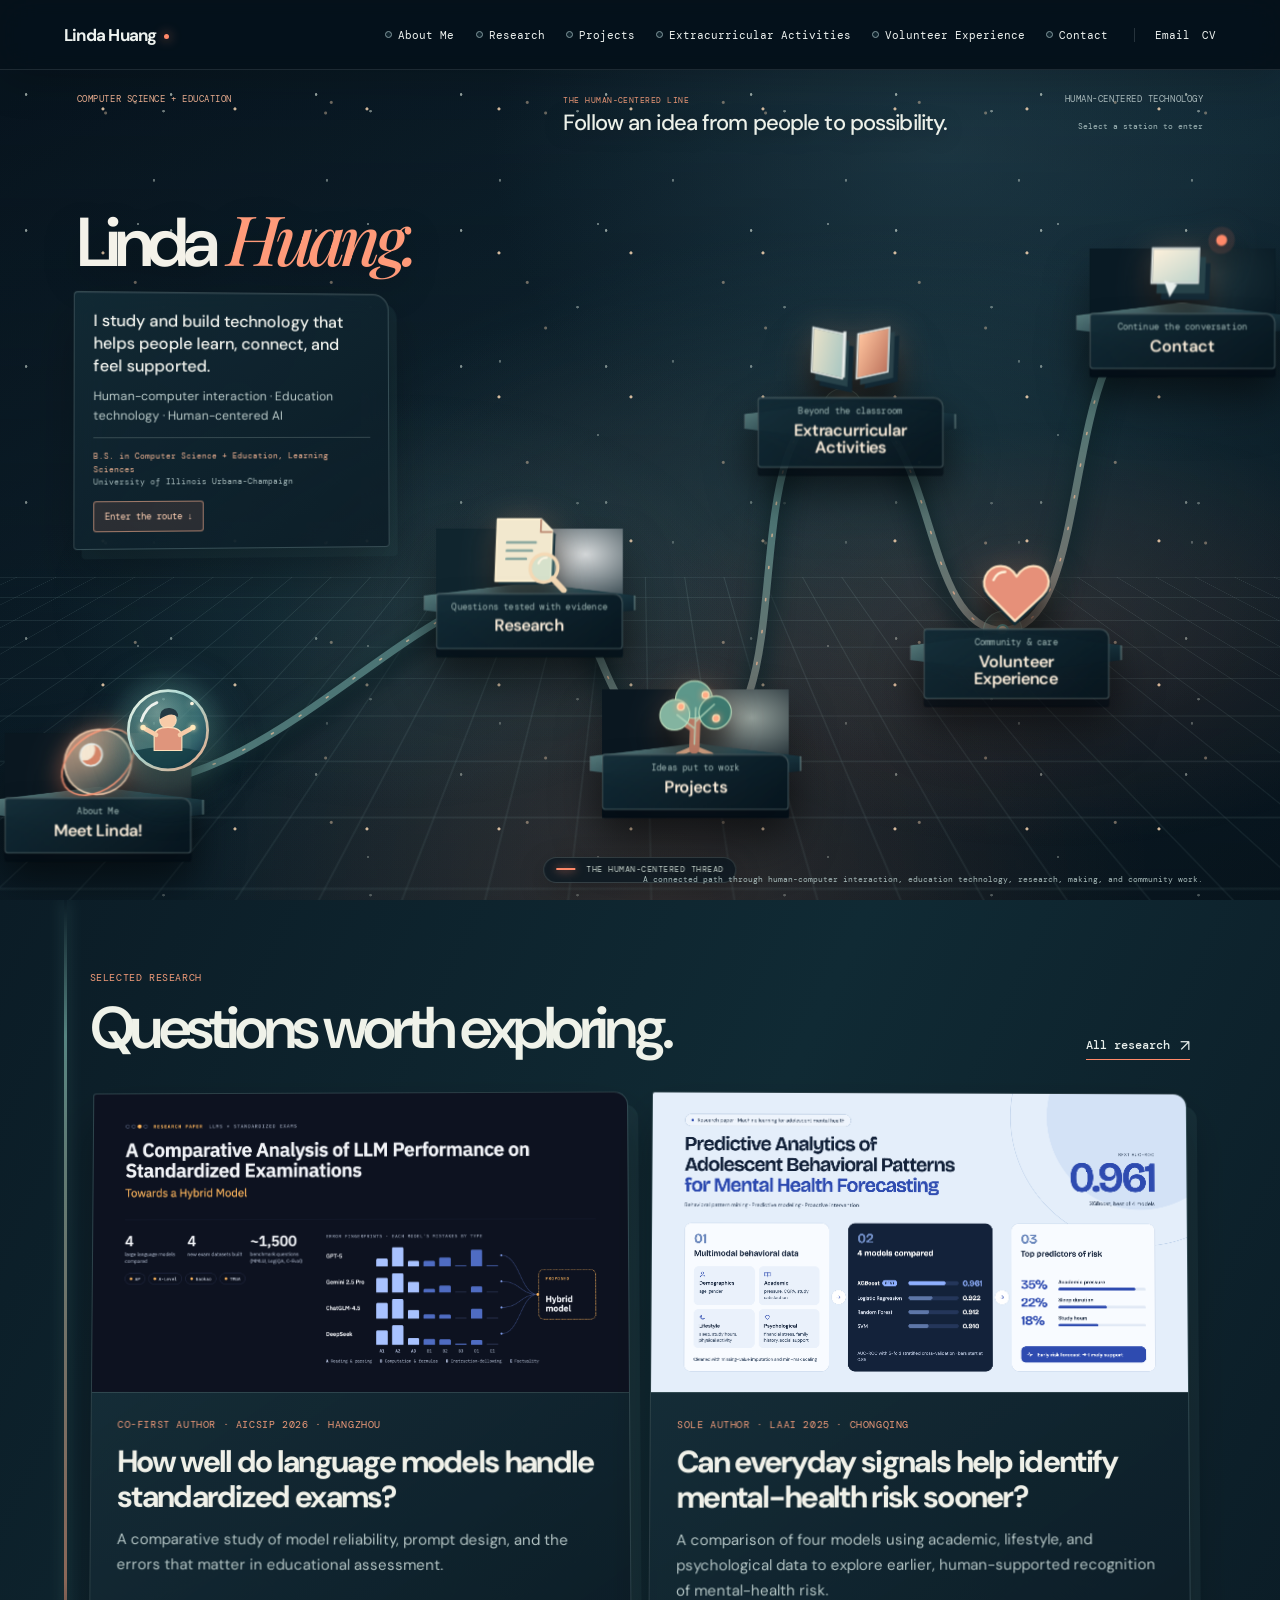
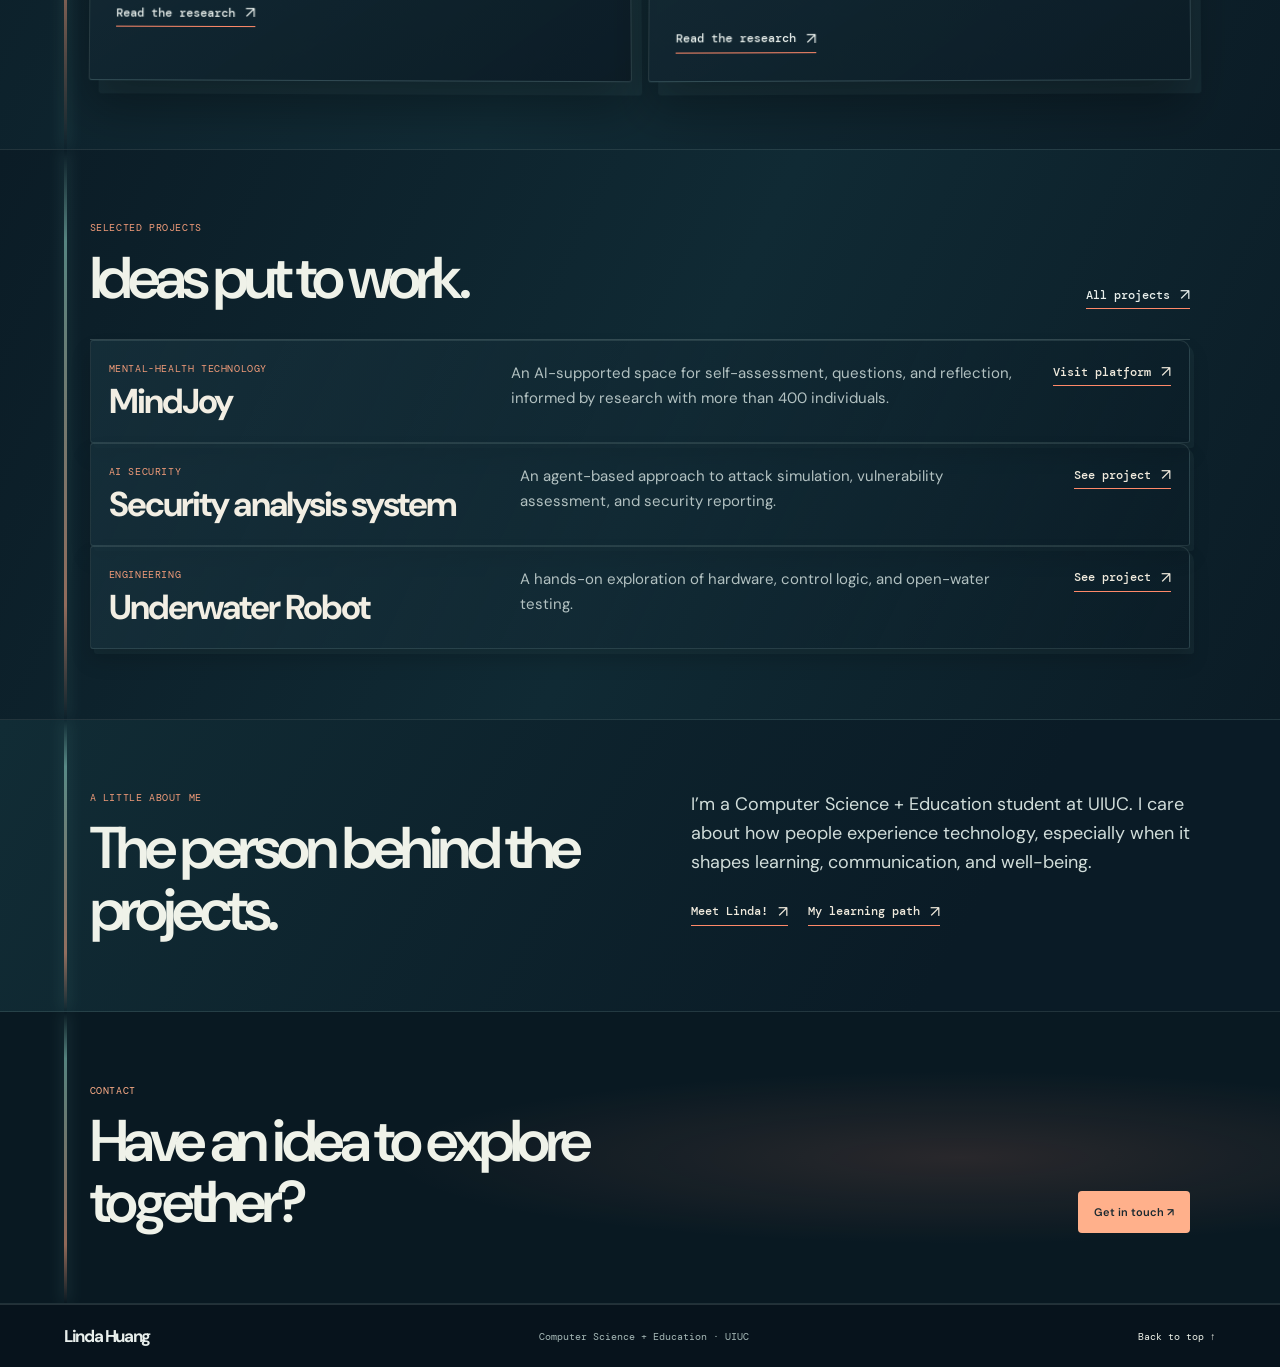
==== index.html @ 19d37dc6 "Update research covers and conference details" ====
<!doctype html>
<html lang="en">
<head>
  <meta charset="UTF-8">
  <meta name="viewport" content="width=device-width,initial-scale=1">
  <meta name="description" content="Linda Huang studies human-computer interaction and education technology at the University of Illinois Urbana-Champaign.">
  <title>Linda Huang · Human-centered technology</title>
  <link rel="preconnect" href="https://fonts.googleapis.com">
  <link rel="preconnect" href="https://fonts.gstatic.com" crossorigin>
  <link href="https://fonts.googleapis.com/css2?family=DM+Mono:wght@400;500&family=DM+Sans:wght@400;500;700&family=Playfair+Display:ital,wght@0,600;1,500&display=swap" rel="stylesheet">
  <link rel="stylesheet" href="styles.css?v=20261101-editorial">
  <link rel="stylesheet" href="editorial.css?v=20261103-llm-cover-v1">
  <link rel="stylesheet" href="world.css?v=20261103-experiences-v2">
</head>
<body class="page-home page-editorial">
  <header class="nav">
    <a class="brand" href="index.html#top">Linda Huang</a>
    <nav aria-label="Main navigation">
      <a href="about.html">About Me</a>
      <a href="research.html">Research</a>
      <a href="projects.html">Projects</a>
      <a href="extracurricular.html">Extracurricular Activities</a><a href="volunteer.html">Volunteer Experience</a>
      <a href="contact.html">Contact</a>
    </nav>
    <div class="nav-social"><a href="contact.html#email">Email</a><a href="resume.pdf" target="_blank" rel="noopener noreferrer">CV</a></div>
  </header>
  <main id="top">
    <section class="home-intro" aria-labelledby="home-name">
      <div class="home-intro-meta"><span>Computer Science + Education</span><span>Human-centered technology</span></div>
      <div class="home-intro-grid">
        <h1 id="home-name">Linda <em>Huang.</em></h1>
        <div class="home-intro-copy">
          <p class="home-lede">I study and build technology that helps people learn, connect, and feel supported.</p>
          <p>Human-computer interaction · Education technology · Human-centered AI</p>
          <div class="home-school"><span>B.S. in Computer Science + Education, Learning Sciences</span><span>University of Illinois Urbana-Champaign</span></div>
          <div class="home-links"><a class="button" href="#route-map">Enter the route ↓</a></div>
        </div>
      </div>
      <div class="home-route-map" aria-labelledby="route-title">
        <div class="route-map-heading" id="route-map">
          <div><p class="home-kicker">The human-centered line</p><h2 id="route-title">Follow an idea from people to possibility.</h2></div>
          <span class="route-hint">Select a station to enter</span>
        </div>
        <div class="route-world">
          <div class="route-world-grid" aria-hidden="true"></div>
          <svg class="route-track" viewBox="0 0 1200 800" preserveAspectRatio="none" aria-hidden="true">
            <defs>
              <linearGradient id="threadBed" x1="0" x2="1" y1="0" y2="1"><stop offset="0" stop-color="#2a5360"/><stop offset=".54" stop-color="#547d7c"/><stop offset="1" stop-color="#a26d65"/></linearGradient>
              <linearGradient id="threadLight" x1="0" x2="1" y1="0" y2="1"><stop offset="0" stop-color="#8ed1c8"/><stop offset=".55" stop-color="#f2c09a"/><stop offset="1" stop-color="#ff9775"/></linearGradient>
            </defs>
            <path class="track-guide" d="M110 690 C260 690 390 500 500 500 C575 500 550 650 650 650 C760 650 680 325 790 325 C880 325 860 540 940 540 C1030 540 990 240 1090 240"/>
            <path class="track-shadow" d="M110 690 C260 690 390 500 500 500 C575 500 550 650 650 650 C760 650 680 325 790 325 C880 325 860 540 940 540 C1030 540 990 240 1090 240"/>
            <path class="track-bed" d="M110 690 C260 690 390 500 500 500 C575 500 550 650 650 650 C760 650 680 325 790 325 C880 325 860 540 940 540 C1030 540 990 240 1090 240"/>
            <g class="thread-waypoints"></g>
            <path class="track-light" d="M110 690 C260 690 390 500 500 500 C575 500 550 650 650 650 C760 650 680 325 790 325 C880 325 860 540 940 540 C1030 540 990 240 1090 240"/>
          </svg>
          <div class="route-companion" data-scene="about" data-side="right">
            <button class="route-orb" type="button" aria-label="Ask about me" aria-expanded="false" aria-controls="route-orb-dialog">
              <svg viewBox="0 0 100 100" aria-hidden="true" focusable="false">
              <defs>
                <radialGradient id="orbGlass" cx="37%" cy="27%" r="76%"><stop offset="0" stop-color="#b8e0d5" stop-opacity=".44"/><stop offset=".54" stop-color="#5aa6a8" stop-opacity=".34"/><stop offset="1" stop-color="#1c4254" stop-opacity=".93"/></radialGradient>
                <linearGradient id="orbRim" x1="0" x2="1" y1="0" y2="1"><stop offset="0" stop-color="#fff9e9"/><stop offset=".42" stop-color="#9dd2cf"/><stop offset="1" stop-color="#efab88"/></linearGradient>
                <clipPath id="orbClip"><circle cx="50" cy="50" r="42"/></clipPath>
              </defs>
              <circle class="orb-shell" cx="50" cy="50" r="43"/>
              <g clip-path="url(#orbClip)">
                <path class="orb-land" d="M4 75Q50 61 96 76V102H4Z"/>
                <g class="orb-scene orb-scene-about">
                  <circle class="orb-person-head" cx="50" cy="39" r="9"/><path class="orb-person-hair" d="M41 38q0-13 11-12 9 1 9 10-7-7-20 2Z"/>
                  <path class="orb-person-body" d="M35 72V56q1-9 15-9t15 9v16Z"/><path class="orb-person-arm" d="M37 55 26 49m37 6 11-6"/>
                  <circle class="orb-scene-detail" cx="23" cy="47" r="3"/><circle class="orb-scene-detail" cx="77" cy="47" r="3"/>
                </g>
                <g class="orb-scene orb-scene-extracurricular">
                  <circle class="orb-person-head" cx="48" cy="38" r="9"/><path class="orb-person-hair" d="M39 38q1-14 12-12 7 1 7 8-8-5-19 4Z"/>
                  <path class="orb-person-body" d="M34 72V57q2-10 14-10 15 0 16 10v15Z"/><path class="orb-person-arm" d="m38 56 8 5m17-5-9 5"/>
                  <path class="orb-book" d="M29 61q11-4 21 2 10-6 21-2v13q-11-4-21 2-10-6-21-2Z"/><path class="orb-book-spine" d="M50 63v13"/>
                </g>
                <g class="orb-scene orb-scene-research">
                  <circle class="orb-person-head" cx="43" cy="39" r="9"/><path class="orb-person-hair" d="M34 39q0-14 11-12 8 1 8 9-8-5-19 3Z"/>
                  <path class="orb-person-body" d="M29 72V57q2-10 14-10 13 0 15 10v15Z"/><path class="orb-person-arm" d="m53 55 10-8"/>
                  <circle class="orb-research-lens" cx="69" cy="41" r="9"/><path class="orb-research-handle" d="m63 47-7 7"/><circle class="orb-research-point" cx="71" cy="39" r="2"/>
                </g>
                <g class="orb-scene orb-scene-projects">
                  <circle class="orb-person-head" cx="41" cy="40" r="9"/><path class="orb-person-hair" d="M32 39q1-13 12-12 8 1 8 9-8-5-20 3Z"/>
                  <path class="orb-person-body" d="M27 72V58q2-10 14-10 13 0 15 10v14Z"/><path class="orb-person-arm" d="m53 56 10 6"/>
                  <path class="orb-sapling" d="M70 71V52m0 8-7-7m7 3 8-8"/><path class="orb-sapling-leaf" d="M58 51q8-2 10 6-8 2-10-6Zm21-8q0 9-9 11 0-9 9-11Z"/>
                </g>
                <g class="orb-scene orb-scene-volunteer">
                  <circle class="orb-person-head" cx="43" cy="39" r="9"/><path class="orb-person-hair" d="M34 39q0-14 11-12 8 1 8 9-8-5-19 3Z"/>
                  <path class="orb-person-body" d="M29 72V57q2-10 14-10 13 0 15 10v15Z"/><path class="orb-person-arm" d="m55 57 11-12"/>
                  <path class="orb-volunteer-heart" d="M73 48 63 38c-5-5 2-12 8-5 6-7 13 0 8 5Z"/>
                </g>
                <g class="orb-scene orb-scene-contact">
                  <circle class="orb-person-head" cx="45" cy="39" r="9"/><path class="orb-person-hair" d="M36 39q0-14 11-12 8 1 8 9-8-5-19 3Z"/>
                  <path class="orb-person-body" d="M30 72V57q2-10 15-10t15 10v15Z"/><path class="orb-person-arm" d="m57 55 11-11m0 0 2-10"/>
                  <path class="orb-message" d="M63 22h21v14H73l-6 5v-5h-4Z"/><path class="orb-message-line" d="M68 28h11"/>
                </g>
              </g>
              <circle class="orb-outline" cx="50" cy="50" r="43"/><path class="orb-glint" d="M21 40c3-10 9-17 17-20"/><circle class="orb-spark" cx="76" cy="21" r="2"/>
              </svg>
            </button>
            <div class="route-orb-dialog" id="route-orb-dialog" role="group" aria-label="Explore this station" hidden>
              <button class="route-orb-close" type="button" aria-label="Close station preview">×</button>
              <p class="route-orb-question"><span class="route-orb-typed" aria-hidden="true"></span><span class="route-orb-announcement visually-hidden" aria-live="polite" aria-atomic="true"></span></p>
              <a class="route-orb-go" href="about.html"><span>Go!</span><span aria-hidden="true">↗</span></a>
            </div>
          </div>
          <a class="route-station station-about" href="about.html"><span class="station-object object-orbit" aria-hidden="true"><i></i><i></i><b></b></span><span class="station-copy"><small>About Me</small><strong>Meet Linda!</strong></span></a>
          <a class="route-station station-research" href="research.html"><span class="station-object object-paper-search" aria-hidden="true"><svg viewBox="0 0 80 76" focusable="false"><path class="art-paper-shadow" d="M14 8h38l10 10v43H14Z"/><path class="art-paper" d="M11 5h38l10 10v43H11Z"/><path class="art-paper-fold" d="M49 5v11h10"/><path class="art-paper-line" d="M20 25h25M20 32h22M20 39h17"/><circle class="art-search-lens" cx="53" cy="47" r="12"/><path class="art-search-handle" d="m61 56 10 10"/><path class="art-search-glint" d="M48 43a7 7 0 0 1 7-5"/></svg></span><span class="station-copy"><small>Questions tested with evidence</small><strong>Research</strong></span></a>
          <a class="route-station station-projects" href="projects.html"><span class="station-object object-tree" aria-hidden="true"><svg viewBox="0 0 80 76" focusable="false"><path class="art-tree-roots" d="M40 63 26 69m14-6 15 6"/><path class="art-tree-trunk" d="M40 64V29m0 17L23 35m17 5 18-17"/><circle class="art-tree-leaf art-tree-leaf-one" cx="38" cy="22" r="16"/><circle class="art-tree-leaf art-tree-leaf-two" cx="22" cy="35" r="13"/><circle class="art-tree-leaf art-tree-leaf-three" cx="57" cy="33" r="14"/><path class="art-tree-branch" d="M40 60V29m0 18L24 35m16 6 16-15"/><circle class="art-tree-fruit" cx="27" cy="28" r="3"/><circle class="art-tree-fruit" cx="48" cy="18" r="3"/><circle class="art-tree-fruit" cx="58" cy="38" r="3"/></svg></span><span class="station-copy"><small>Ideas put to work</small><strong>Projects</strong></span></a>
          <a class="route-station station-extracurricular" href="extracurricular.html"><span class="station-object object-book" aria-hidden="true"><i></i><i></i><b></b></span><span class="station-copy"><small>Beyond the classroom</small><strong>Extracurricular Activities</strong></span></a>
          <a class="route-station station-volunteer" href="volunteer.html"><span class="station-object object-heart" aria-hidden="true"><svg viewBox="0 0 80 76" focusable="false"><path class="art-heart-shadow" d="M40 66 16 43C5 32 11 14 26 14c7 0 11 4 14 9 3-5 7-9 14-9 15 0 21 18 10 29Z"/><path class="art-heart" d="M40 62 17 40C7 30 13 15 26 15c7 0 11 4 14 9 3-5 7-9 14-9 13 0 19 15 9 25Z"/><path class="art-heart-glint" d="M20 27c2-5 6-7 10-7"/></svg></span><span class="station-copy"><small>Community &amp; care</small><strong>Volunteer Experience</strong></span></a>
          <a class="route-station station-contact" href="contact.html"><span class="station-object object-signal" aria-hidden="true"><i></i><i></i><b></b></span><span class="station-copy"><small>Continue the conversation</small><strong>Contact</strong></span></a>
          <p class="route-thread-label"><span></span> The human-centered thread</p>
        </div>
        <p class="route-map-caption">A connected path through human-computer interaction, education technology, research, making, and community work.</p>
      </div>
    </section>

    <section class="home-work" aria-labelledby="home-work-title">
      <div class="home-section-head"><div><p class="home-kicker">Selected research</p><h2 id="home-work-title">Questions worth exploring.</h2></div><a class="plain-link" href="research.html">All research <span>↗</span></a></div>
      <div class="home-work-grid">
        <article class="home-work-card">
          <a class="home-work-image research-cover-image" href="research-llm.html" aria-label="Read the research on LLM performance on standardized examinations"><img src="assets/research/llm-exams-cover.png" alt="Research cover for the LLM standardized-exam study, showing model error patterns and a proposed hybrid model" loading="lazy" width="1600" height="900"></a>
          <div class="home-work-copy"><p class="home-card-meta">Co-first author · AICSIP 2026 · Hangzhou</p><h3><a href="research-llm.html">How well do language models handle standardized exams?</a></h3><p>A comparative study of model reliability, prompt design, and the errors that matter in educational assessment.</p><a class="plain-link" href="research-llm.html">Read the research <span>↗</span></a></div>
        </article>
        <article class="home-work-card">
          <a class="home-work-image research-cover-image" href="research-mental-health.html" aria-label="Read the research on adolescent mental-health forecasting"><img src="assets/research/mental-health-cover.png" alt="Research cover summarizing adolescent mental-health forecasting data, model comparison, and key predictors" loading="lazy" width="1600" height="900"></a>
          <div class="home-work-copy"><p class="home-card-meta">Sole author · LAAI 2025 · Chongqing</p><h3><a href="research-mental-health.html">Can everyday signals help identify mental-health risk sooner?</a></h3><p>A comparison of four models using academic, lifestyle, and psychological data to explore earlier, human-supported recognition of mental-health risk.</p><a class="plain-link" href="research-mental-health.html">Read the research <span>↗</span></a></div>
        </article>
      </div>
    </section>

    <section class="home-projects" aria-labelledby="home-projects-title">
      <div class="home-section-head"><div><p class="home-kicker">Selected projects</p><h2 id="home-projects-title">Ideas put to work.</h2></div><a class="plain-link" href="projects.html">All projects <span>↗</span></a></div>
      <div class="home-project-list">
        <article class="home-project-row"><div><p class="home-card-meta">Mental-health technology</p><h3>MindJoy</h3></div><p>An AI-supported space for self-assessment, questions, and reflection, informed by research with more than 400 individuals.</p><a class="plain-link" href="http://8.137.13.98/" target="_blank" rel="noopener noreferrer">Visit platform <span>↗</span></a></article>
        <article class="home-project-row"><div><p class="home-card-meta">AI security</p><h3>Security analysis system</h3></div><p>An agent-based approach to attack simulation, vulnerability assessment, and security reporting.</p><a class="plain-link" href="projects.html">See project <span>↗</span></a></article>
        <article class="home-project-row"><div><p class="home-card-meta">Engineering</p><h3>Underwater Robot</h3></div><p>A hands-on exploration of hardware, control logic, and open-water testing.</p><a class="plain-link" href="projects.html">See project <span>↗</span></a></article>
      </div>
    </section>

    <section class="home-about" aria-labelledby="home-about-title"><div><p class="home-kicker">A little about me</p><h2 id="home-about-title">The person behind the projects.</h2></div><div><p>I’m a Computer Science + Education student at UIUC. I care about how people experience technology, especially when it shapes learning, communication, and well-being.</p><div class="home-about-links"><a class="plain-link" href="about.html">Meet Linda! <span>↗</span></a><a class="plain-link" href="about.html#learning">My learning path <span>↗</span></a></div></div></section>

    <section class="home-contact" aria-labelledby="home-contact-title"><p class="home-kicker">Contact</p><div><h2 id="home-contact-title">Have an idea to explore together?</h2><a class="button" href="contact.html#email">Get in touch ↗</a></div></section>
  </main>
  <footer><a class="brand" href="index.html#top">Linda Huang</a><span>Computer Science + Education · UIUC</span><a href="index.html#top">Back to top ↑</a></footer>
  <script>
    const legacyPages = {about: 'about.html', story: 'about.html#story', education: 'about.html#learning', research: 'research.html', projects: 'projects.html', experience: 'extracurricular.html', contact: 'contact.html', email: 'contact.html#email'};
    const destination = legacyPages[location.hash.slice(1)];
    if (destination) location.replace(destination);
  </script>
  <script src="world.js?v=20261103-experiences-v2"></script></body>
</html>
---- styles.css ----
:root{--ink:#21302e;--paper:#fbfaf6;--cream:#f0efe8;--sage:#dbe7db;--peach:#e8bba6;--accent:#d86b54;--muted:#68736f;--line:#ccd4cd;--serif:'Playfair Display',Georgia,serif;--sans:'DM Sans',Arial,sans-serif;--mono:'DM Mono',monospace}*{box-sizing:border-box}html{scroll-behavior:smooth}body{margin:0;background:var(--paper);color:var(--ink);font:15px/1.65 var(--sans)}.nav{height:70px;padding:0 5vw;display:flex;align-items:center;gap:26px;border-bottom:1px solid var(--line);background:rgba(251,250,246,.94);position:sticky;top:0;z-index:10;backdrop-filter:blur(12px)}.brand{font:700 17px var(--sans);letter-spacing:-.08em;color:var(--ink);text-decoration:none}.brand span{color:var(--accent);font-size:21px;margin-left:3px}.nav-search{font:11px var(--mono);color:var(--muted);display:flex;gap:7px;align-items:center}.nav-search:first-letter{font-size:22px}.nav>nav{display:flex;gap:22px;margin-left:auto}.nav nav a,.nav-social a,footer a{color:var(--ink);font:10px var(--mono);text-decoration:none}.nav nav a:hover,.nav-social a:hover,footer a:hover{color:var(--accent)}.nav-social{display:flex;gap:12px;border-left:1px solid var(--line);padding-left:20px}.section{padding:105px 12vw}.hero{min-height:calc(100vh - 70px);display:grid;grid-template-columns:1fr .8fr;gap:10vw;align-items:center;padding-top:85px;padding-bottom:95px;background:var(--sage)}.eyebrow,.section-number,.item-meta,.tags,.timeline>article>span{font:10px var(--mono);letter-spacing:.06em}.eyebrow{color:var(--accent);text-transform:uppercase}.hero h1{font-size:clamp(66px,9vw,135px);line-height:.82;letter-spacing:-.09em;margin:20px 0 28px;font-weight:600}.hero h1 em,.about h2 em,.contact h2 em{font-family:var(--serif);font-weight:500;letter-spacing:-.08em;color:var(--accent)}.hero-role{font:500 20px/1.3 var(--sans);max-width:420px}.hero-actions{display:flex;gap:22px;align-items:center;margin-top:36px}.button{background:var(--ink);color:var(--paper);text-decoration:none;padding:12px 16px;font-size:11px;font-weight:600;border-radius:4px}.button span{color:var(--peach);padding-left:12px}.text-link{color:var(--ink);font:11px var(--mono);text-decoration:none;border-bottom:1px solid currentColor}.hero-right{align-self:stretch;display:flex;flex-direction:column;justify-content:center}.portrait{height:390px;background:var(--peach);border:1px solid var(--ink);position:relative;display:grid;place-items:center;overflow:hidden}.portrait:before{content:'';position:absolute;width:76%;height:76%;border:1px solid var(--ink);border-radius:50%;transform:rotate(24deg)}.portrait-head{width:170px;height:170px;border-radius:50%;background:var(--paper);border:1px solid var(--ink);display:grid;place-items:center;font:500 35px var(--serif);z-index:1;box-shadow:13px 13px 0 var(--ink)}.portrait-caption{position:absolute;bottom:20px;left:20px;font:10px var(--mono);line-height:1.3}.portrait-star{position:absolute;right:20px;top:20px;font-size:24px}.location{font:10px var(--mono);line-height:1.4;margin:14px 0 0;color:var(--muted)}.location span{color:var(--accent)}.section-number{color:var(--accent);margin-bottom:42px}.section h2{font-size:clamp(40px,5.5vw,78px);line-height:1;letter-spacing:-.075em;margin:0 0 30px;font-weight:600}.about{background:var(--paper)}.about-layout{display:grid;grid-template-columns:1fr .85fr;gap:10vw}.about-copy{max-width:450px;color:var(--muted)}.about-copy p{margin:0 0 22px}.focus-tags{display:flex;gap:8px;flex-wrap:wrap;margin-top:34px}.focus-tags span,.tags span{border:1px solid var(--line);background:rgba(255,255,255,.5);padding:6px 8px;border-radius:3px;font:10px var(--mono)}.publications{background:var(--cream)}.section-intro{max-width:450px;color:var(--muted);margin:-10px 0 48px}.research-list{border-top:1px solid var(--line)}.research-item{display:grid;grid-template-columns:65px 1fr;gap:20px;padding:34px 0;border-bottom:1px solid var(--line)}.item-number{font:11px var(--mono);color:var(--accent)}.item-meta{color:var(--muted);margin:0 0 12px}.research-item h3,.project h3,.timeline h3{font-size:clamp(24px,3vw,40px);line-height:1.05;letter-spacing:-.06em;margin:0 0 15px;font-weight:600}.research-item p:not(.item-meta){max-width:790px;color:var(--muted);margin:0 0 18px}.tags{display:flex;gap:6px;flex-wrap:wrap}.projects{background:var(--paper)}.project-grid{display:grid;grid-template-columns:repeat(2,1fr);gap:20px}.project{border:1px solid var(--line);background:var(--white);min-height:440px}.project-image{height:220px;display:grid;place-items:center;border-bottom:1px solid var(--line);font:75px var(--serif);background:var(--peach)}.project-parent{background:var(--sage)}.project-body{padding:24px}.project-body>span{font:10px var(--mono);color:var(--accent)}.project-body h3{margin-top:18px}.project-body p{color:var(--muted);margin-bottom:20px}.experience{background:var(--sage)}.timeline{border-top:1px solid var(--line)}.timeline article{display:grid;grid-template-columns:180px 1fr;gap:20px;padding:25px 0;border-bottom:1px solid var(--line)}.timeline article>span{color:var(--accent);padding-top:4px}.timeline h3{font-size:25px;margin-bottom:8px}.timeline p{color:var(--muted);margin:0;max-width:630px}.contact{background:var(--ink);color:var(--paper)}.contact .section-number{color:var(--peach)}.contact h2 em{color:var(--peach)}.contact>p{max-width:450px;color:#bdc7c1;margin-bottom:32px}.contact-email{font:500 clamp(24px,3.5vw,48px) var(--serif);color:var(--paper);text-decoration:none;border-bottom:1px solid var(--peach)}.contact-email span{color:var(--peach);font-family:var(--sans)}.contact-footer{display:flex;justify-content:space-between;gap:15px;margin-top:130px;color:#aab6af;font:10px var(--mono)}footer{display:flex;justify-content:space-between;align-items:center;padding:20px 5vw;background:var(--ink);color:#aab6af;border-top:1px solid rgba(251,250,246,.2)}footer span{font:10px var(--mono)}footer a{color:var(--paper)}@media(max-width:780px){.nav{height:64px;padding:0 6vw;gap:14px}.nav-search,.nav-social{display:none}.nav>nav{gap:12px}.nav nav a{font-size:9px}.section{padding:78px 7vw}.hero{display:block;min-height:auto;padding-top:75px}.hero h1{font-size:clamp(66px,19vw,105px)}.hero-role{font-size:17px}.hero-actions{flex-wrap:wrap}.hero-right{margin-top:60px}.portrait{height:310px}.portrait-head{width:140px;height:140px}.about-layout{display:block}.about-copy{margin-top:35px}.research-item{grid-template-columns:35px 1fr;gap:10px}.research-item h3{font-size:28px}.project-grid{grid-template-columns:1fr}.timeline article{display:block}.timeline article>span{display:block;margin-bottom:10px}.contact-footer{flex-direction:column;margin-top:90px}footer{padding:18px 7vw;gap:12px;flex-wrap:wrap}footer>span{width:100%;order:3}}
 .portrait-head{font:600 17px var(--sans);letter-spacing:-.06em;text-align:center}
 .mindjoy-link{display:inline-block;margin-top:18px;padding:9px 12px;background:var(--ink);color:var(--paper);font:500 10px var(--mono);text-decoration:none;border-radius:3px}.mindjoy-link:hover{background:var(--accent);color:var(--paper)}
 .education-feature{display:flex;justify-content:space-between;align-items:flex-end;gap:30px;padding:28px 30px;margin:0 0 34px;background:var(--peach);border:1px solid var(--ink)}.education-label{font:10px var(--mono);color:var(--accent);text-transform:uppercase;letter-spacing:.06em}.education-feature h3{font-size:clamp(25px,3vw,42px);line-height:1;letter-spacing:-.06em;margin:15px 0 10px}.education-feature p{color:var(--muted);margin:0}.education-feature strong{font-size:clamp(42px,6vw,80px);letter-spacing:-.09em;color:rgba(33,48,46,.2)}@media(max-width:780px){.education-feature{display:block;padding:24px}.education-feature strong{display:block;margin-top:22px}}
 .hero-education{max-width:520px;margin:15px 0 0;color:var(--ink);font:500 11px/1.5 var(--mono);text-transform:uppercase;letter-spacing:.04em}.hero-role+.hero-education{border-left:2px solid var(--accent);padding-left:12px}
 .hero-education span{display:block}.hero-education span+span{margin-top:4px;color:var(--muted)}
 .hero-right{align-self:center;display:block}.hero-panel{background:var(--paper);border:1px solid var(--ink);box-shadow:10px 10px 0 var(--ink);padding:25px 26px;max-width:460px}.hero-panel-top,.hero-panel-footer{display:flex;justify-content:space-between;align-items:center;font:10px var(--mono);text-transform:uppercase;letter-spacing:.05em}.hero-panel-top{padding-bottom:20px;border-bottom:1px solid var(--line);color:var(--accent)}.hero-panel-top i{font-style:normal;color:var(--muted)}.hero-panel-main{display:flex;gap:15px;align-items:flex-start;padding:27px 0}.panel-mark{flex:0 0 auto;width:52px;height:52px;display:grid;place-items:center;background:var(--peach);border:1px solid var(--ink);border-radius:50%;font:500 15px var(--serif)}.hero-panel-main strong{display:block;font-size:20px;line-height:1.12;letter-spacing:-.04em}.hero-panel-main p{color:var(--muted);font-size:12px;line-height:1.55;margin:9px 0 0}.hero-panel-details{display:grid;grid-template-columns:repeat(3,1fr);gap:14px;padding:20px 0;border-top:1px solid var(--line);border-bottom:1px solid var(--line)}.hero-panel-details span{display:block;color:var(--accent);font:9px var(--mono);text-transform:uppercase;margin-bottom:7px}.hero-panel-details b{font:500 11px/1.35 var(--sans)}.hero-panel-footer{padding-top:17px;color:var(--muted);font-size:9px}.hero-panel-footer a{color:var(--ink);text-decoration:none}.hero-panel-footer a:hover{color:var(--accent)}@media(max-width:780px){.hero-panel{max-width:none;padding:21px 19px;box-shadow:6px 6px 0 var(--ink)}.hero-panel-details{gap:8px}.hero-panel-details b{font-size:10px}.hero-panel-main strong{font-size:18px}}
 .story{background:var(--peach)}.story .section-number{color:var(--ink)}.story-layout{display:grid;grid-template-columns:1fr .85fr;gap:10vw}.story h2{font-size:clamp(40px,5.5vw,78px);line-height:1;letter-spacing:-.075em;margin:0}.story h2 em{font-family:var(--serif);font-weight:500;color:var(--accent)}.story-copy{max-width:450px;color:var(--muted)}.story-copy p{margin:0 0 21px}.story-steps{display:grid;grid-template-columns:repeat(3,1fr);gap:0;margin-top:75px;border-top:1px solid var(--ink);border-bottom:1px solid var(--ink)}.story-steps>div{padding:20px 18px 22px;border-right:1px solid var(--ink)}.story-steps>div:last-child{border-right:0}.story-steps span{display:block;color:var(--accent);font:10px var(--mono);margin-bottom:20px}.story-steps b{font:600 22px var(--serif)}.story-steps p{color:var(--muted);font-size:12px;line-height:1.4;margin:8px 0 0}@media(max-width:780px){.story-layout{display:block}.story-copy{margin-top:32px}.story-steps{grid-template-columns:1fr;margin-top:50px}.story-steps>div{border-right:0;border-bottom:1px solid var(--ink)}.story-steps>div:last-child{border-bottom:0}}
 .hero.hero-solo{grid-template-columns:1fr}.hero.hero-solo .hero-left{max-width:940px}
 .project-security{background:var(--sage)}.project-robot{background:var(--peach)}
 .contact-linkedin,.contact-github{display:inline-block;margin:22px 0 0;color:var(--paper);font:11px var(--mono);text-decoration:none;border-bottom:1px solid var(--peach);padding-bottom:3px}.contact-linkedin:hover,.contact-github:hover{color:var(--peach)}
 .contact-email,.contact-linkedin,.contact-github{display:block;width:max-content}.contact-linkedin,.contact-github{font:500 clamp(24px,3.5vw,48px) var(--serif);margin-top:24px;padding-bottom:8px}
 #contact{scroll-margin-top:82px}.contact-email.is-highlighted{color:var(--peach);border-bottom-color:var(--paper);text-shadow:0 0 18px rgba(232,187,166,.68);animation:contact-email-highlight 2.4s ease-out both}@keyframes contact-email-highlight{0%,100%{transform:translateX(0)}18%{transform:translateX(5px)}36%{transform:translateX(-4px)}54%{transform:translateX(3px)}72%{transform:translateX(-2px)}}
/* Research media */
.project{background:var(--paper)}
.research-content{min-width:0}.research-media{margin:28px 0 22px;border:1px solid var(--ink);background:var(--paper);padding:18px 20px;color:var(--ink);font:10px var(--mono);overflow:hidden}.media-kicker{color:var(--accent);letter-spacing:.08em;margin-bottom:18px}.model-row{display:grid;grid-template-columns:72px 1fr 28px;gap:10px;align-items:center;margin:12px 0}.model-row b{font-weight:500;text-align:right}.bar{display:block;height:9px;background:var(--peach);border-right:18px solid var(--ink)}.bar-one{width:96%}.bar-two{width:88%}.bar-three{width:80%}.media-foot{display:flex;justify-content:space-between;gap:12px;border-top:1px solid var(--line);padding-top:13px;margin-top:18px;color:var(--muted);font-size:9px}.signal-map{height:150px;position:relative;background:var(--sage);border:1px solid var(--line)}.signal-node{position:absolute;display:grid;place-items:center;border:1px solid var(--ink);border-radius:50%;background:var(--paper);height:42px;width:42px;z-index:1}.node-center{left:calc(50% - 21px);top:calc(50% - 21px);background:var(--peach);font-family:var(--serif);font-size:12px}.node-sleep{left:10%;top:16%}.node-stress{right:10%;top:16%}.node-study{left:10%;bottom:16%}.node-social{right:10%;bottom:16%;width:54px;border-radius:24px}.signal-line{position:absolute;height:1px;background:var(--ink);width:34%;left:33%;top:50%;transform-origin:left center}.line-a{transform:rotate(-31deg)}.line-b{transform:rotate(31deg)}.line-c{transform:rotate(149deg)}.line-d{transform:rotate(-149deg)}@media(max-width:780px){.research-media{margin-top:24px;padding:15px}.model-row{grid-template-columns:64px 1fr 24px}.media-foot{display:block;line-height:1.6}.media-foot span{display:block}.media-foot span+span{margin-top:3px}}
.project-image svg{width:92px;height:92px;fill:none;stroke:var(--ink);stroke-width:2;stroke-linecap:round;stroke-linejoin:round}.project-image svg circle{fill:var(--paper)}.project-image svg path:first-child{fill:none}.project-image.project-security svg{stroke-width:2.5}.project-image.project-robot svg{width:110px;height:110px}
.project-image .generated-media{width:170px;height:128px;stroke-width:1.8}.generated-media .media-orb{fill:var(--paper);transform-origin:80px 58px;animation:media-breathe 3s ease-in-out infinite}.generated-media .media-orbit{fill:none;stroke:var(--accent);stroke-dasharray:5 7;transform-origin:80px 58px;animation:media-spin 8s linear infinite}.generated-media .media-dot{fill:var(--accent);stroke:none;animation:media-blink 2s ease-in-out infinite}.generated-media .media-scan{stroke:var(--peach);stroke-width:3;stroke-dasharray:12 8;animation:media-scan 2.6s linear infinite}.generated-media .media-bubble{fill:var(--paper);animation:media-float 3.5s ease-in-out infinite}.generated-media .bubble-two{animation-delay:1s}@keyframes media-breathe{0%,100%{transform:scale(.96)}50%{transform:scale(1.06)}}@keyframes media-spin{to{transform:rotate(360deg)}}@keyframes media-blink{0%,100%{opacity:.35}50%{opacity:1}}@keyframes media-scan{to{stroke-dashoffset:-40}}@keyframes media-float{0%,100%{transform:translateY(5px);opacity:.4}50%{transform:translateY(-8px);opacity:1}}
.mental-health-icon{width:180px;height:150px;fill:none;stroke:var(--ink);stroke-linecap:round;stroke-linejoin:round}.mental-health-icon .heart-shape{fill:rgba(232,187,166,.55);stroke-width:2}.mental-health-icon .pulse-line{stroke:var(--accent);stroke-width:2.5;stroke-dasharray:10 5;animation:mental-pulse 2.5s linear infinite}@keyframes mental-pulse{to{stroke-dashoffset:-45}}
.mental-health-icon .brain-shape{fill:rgba(232,187,166,.55);stroke-width:2}.mental-health-icon .brain-fold{stroke:var(--accent);stroke-width:1.5}.mental-health-icon .signal-node-real{fill:var(--accent);stroke:none}.mental-health-icon .signal-connector{stroke:var(--muted);stroke-width:1;stroke-dasharray:3 4}.mental-health-icon .detect-line{stroke:var(--accent);stroke-width:2;stroke-dasharray:8 5;animation:mental-pulse 2.5s linear infinite}
.nav nav a.active{color:var(--accent)}
body::before{content:'';position:fixed;inset:0;z-index:1000;pointer-events:none;background:var(--paper);animation:page-fade-curtain .65s ease-out both}.page-about::before{background:var(--peach);animation:about-flash .8s cubic-bezier(.2,.8,.2,1) both}.page-story::before{background:var(--peach);animation:story-flash .8s cubic-bezier(.2,.8,.2,1) both}.page-research::before{background:var(--cream);animation:research-flash .8s cubic-bezier(.2,.8,.2,1) both}.page-projects::before{background:var(--sage);transform-origin:50% 50%;animation:projects-flash .85s cubic-bezier(.2,.8,.2,1) both}.page-education::before{background:var(--sage);animation:education-flash .8s cubic-bezier(.2,.8,.2,1) both}.page-contact::before{background:var(--ink);animation:contact-flash .8s ease-out both}@keyframes page-fade-curtain{0%{opacity:1}100%{opacity:0}}@keyframes about-flash{0%{clip-path:inset(0 0 0 0)}100%{clip-path:inset(0 100% 0 0)}}@keyframes story-flash{0%{clip-path:inset(0 0 100% 0)}100%{clip-path:inset(100% 0 0 0)}}@keyframes research-flash{0%{clip-path:inset(0 0 0 0)}100%{clip-path:inset(0 0 0 100%)}}@keyframes projects-flash{0%{transform:scale(1);opacity:1}100%{transform:scale(.05);opacity:0}}@keyframes education-flash{0%{clip-path:inset(100% 0 0 0)}100%{clip-path:inset(0 0 100% 0)}}@keyframes contact-flash{0%{opacity:1}100%{opacity:0}}@media(prefers-reduced-motion:reduce){body::before{animation:none!important;opacity:0!important}}
/* Page transitions: center-led motion, with no left-to-right wipes. */
body::before,.page-home::before,.page-about::before,.page-story::before,.page-research::before,.page-projects::before,.page-education::before,.page-contact::before{animation:page-fade-curtain .42s ease-out both}
.page-home main,.page-about main{transform-origin:50% 50%;animation:center-zoom-in .85s cubic-bezier(.2,.8,.2,1) both}
.page-story main,.page-education main{transform-origin:50% 50%;animation:blinds-open .9s cubic-bezier(.2,.8,.2,1) both}
.page-research main{transform-origin:50% 50%;animation:center-pop-in .9s cubic-bezier(.2,.8,.2,1) both}
.page-projects main{transform-origin:50% 50%;animation:project-pop-in .95s cubic-bezier(.2,.8,.2,1) both}
.page-contact main{transform-origin:50% 50%;animation:contact-center-in .85s cubic-bezier(.2,.8,.2,1) both}
@keyframes center-zoom-in{0%{opacity:0;transform:scale(.86);filter:blur(5px)}68%{opacity:1;transform:scale(1.025);filter:blur(0)}100%{opacity:1;transform:scale(1)}}
@keyframes blinds-open{0%{opacity:0;transform:scaleY(.06);filter:blur(3px)}58%{opacity:1;transform:scaleY(.06);filter:blur(0)}100%{opacity:1;transform:scaleY(1)}}
@keyframes center-pop-in{0%{opacity:0;transform:scale(.72) rotate(-1.5deg);filter:blur(4px)}72%{opacity:1;transform:scale(1.035) rotate(.25deg);filter:blur(0)}100%{opacity:1;transform:scale(1) rotate(0)}}
@keyframes project-pop-in{0%{opacity:0;transform:scale(.68)}62%{opacity:1;transform:scale(1.045)}100%{opacity:1;transform:scale(1)}}
@keyframes contact-center-in{0%{opacity:0;transform:scale(.9);filter:blur(7px)}100%{opacity:1;transform:scale(1);filter:blur(0)}}
@media(prefers-reduced-motion:reduce){.page-home main,.page-about main,.page-story main,.page-research main,.page-projects main,.page-education main,.page-contact main{animation:none!important}}
.nav{animation:nav-drop .7s cubic-bezier(.2,.8,.2,1) both}.nav nav a{position:relative;transition:color .25s ease,transform .25s ease}.nav nav a:hover{transform:translateY(-2px)}.nav nav a::after{content:'';position:absolute;left:0;right:100%;bottom:-7px;height:1px;background:var(--accent);transition:right .3s ease}.nav nav a:hover::after,.nav nav a.active::after{right:0}.button,.text-link,.mindjoy-link,.contact-linkedin,.contact-github{transition:transform .25s ease,background-color .25s ease,color .25s ease,box-shadow .25s ease}.button:hover,.text-link:hover,.mindjoy-link:hover,.contact-linkedin:hover,.contact-github:hover{transform:translateY(-3px)}.button:hover{box-shadow:5px 5px 0 var(--peach)}.hero .portrait{animation:soft-float 6s ease-in-out infinite}.hero-panel{animation:panel-enter .9s .18s cubic-bezier(.2,.8,.2,1) both}.project,.story-steps>div{transition:transform .35s ease,box-shadow .35s ease,border-color .35s ease}.project:hover{transform:translateY(-8px);box-shadow:10px 12px 0 var(--ink);border-color:var(--ink)}.project:hover .project-image{background-color:var(--sage)}.story-steps>div:hover{transform:translateY(-4px);background:rgba(251,250,246,.2)}.focus-tags span,.tags span{transition:transform .2s ease,background-color .2s ease,border-color .2s ease}.focus-tags span:hover,.tags span:hover{transform:translateY(-3px);background:var(--peach);border-color:var(--ink)}.motion-reveal{opacity:0;transform:translateY(26px);transition:opacity .75s cubic-bezier(.2,.8,.2,1) var(--reveal-delay,0ms),transform .75s cubic-bezier(.2,.8,.2,1) var(--reveal-delay,0ms)}.motion-reveal.is-visible{opacity:1;transform:none}@keyframes nav-drop{from{opacity:0;transform:translateY(-14px)}to{opacity:1;transform:none}}@keyframes soft-float{0%,100%{transform:translateY(0) rotate(0)}50%{transform:translateY(-8px) rotate(.5deg)}}@keyframes panel-enter{from{opacity:0;transform:translateX(28px) rotate(1deg)}to{opacity:1;transform:none}}@media(prefers-reduced-motion:reduce){*,*::before,*::after{animation-duration:.01ms!important;animation-iteration-count:1!important;scroll-behavior:auto!important;transition-duration:.01ms!important}.motion-reveal{opacity:1;transform:none}}
/* Research pages */
.research-actions{display:flex;align-items:center;gap:22px;flex-wrap:wrap;margin-top:25px}.research-actions .button{display:inline-block}.research-actions .text-link{display:inline-block}.detail-hero{background:var(--cream);padding-top:92px;padding-bottom:88px}.detail-kicker{font:10px var(--mono);letter-spacing:.08em;text-transform:uppercase;color:var(--accent);margin:0 0 22px}.detail-hero h1{font-size:clamp(48px,7vw,104px);line-height:.93;letter-spacing:-.085em;max-width:1040px;margin:0 0 30px}.detail-hero h1 em{font-family:var(--serif);font-weight:500;color:var(--accent);letter-spacing:-.075em}.detail-lede{max-width:700px;font-size:clamp(18px,2vw,25px);line-height:1.35;color:var(--muted);margin:0}.detail-section{background:var(--paper)}.detail-tint{background:var(--peach)}.detail-section-heading{max-width:780px;margin-bottom:46px}.detail-section-heading .section-number{margin-bottom:22px}.detail-section-heading h2{margin-bottom:0}.metric-grid{display:grid;grid-template-columns:repeat(4,1fr);border-top:1px solid var(--ink);border-bottom:1px solid var(--ink);margin-bottom:40px}.metric-grid>div{padding:24px 18px;border-right:1px solid var(--ink)}.metric-grid>div:last-child{border-right:0}.metric-grid strong{display:block;font:600 clamp(36px,5vw,70px)/.9 var(--serif);letter-spacing:-.07em;color:var(--accent);margin-bottom:12px}.metric-grid span{display:block;font:10px/1.4 var(--mono);text-transform:uppercase;letter-spacing:.05em}.detail-copy{max-width:780px;color:var(--muted);font-size:17px;line-height:1.65}.detail-copy p{margin:0 0 20px}.detail-copy p:last-child{margin-bottom:0}.detail-columns{display:grid;grid-template-columns:1fr 1fr;gap:8vw}.detail-columns h3{font-size:24px;letter-spacing:-.05em;margin:0 0 18px}.detail-columns p{max-width:470px;color:var(--muted);line-height:1.6}.detail-list{padding:0;margin:0;list-style:none;max-width:500px;color:var(--muted)}.detail-list li{border-top:1px solid rgba(33,48,46,.3);padding:14px 0 14px 25px;line-height:1.5;position:relative}.detail-list li::before{content:'+';position:absolute;left:0;color:var(--accent);font:16px var(--mono)}ol.detail-list{counter-reset:research-step}.detail-list li{counter-increment:research-step}.detail-columns ol.detail-list li::before{content:counter(research-step,decimal-leading-zero)}.result-grid{display:grid;grid-template-columns:repeat(3,1fr);gap:16px;margin-top:40px}.result-grid article{border:1px solid var(--line);padding:22px;background:var(--white)}.result-label{display:block;color:var(--accent);font:10px var(--mono);letter-spacing:.06em;text-transform:uppercase;margin-bottom:18px}.result-grid h3{font-size:24px;line-height:1.05;letter-spacing:-.05em;margin:0 0 12px}.result-grid p{color:var(--muted);line-height:1.5;margin:0}.data-table-wrap{overflow-x:auto;margin-top:38px}.data-table{width:100%;border-collapse:collapse;min-width:620px;font:12px var(--mono);background:var(--white)}.data-table caption{text-align:left;color:var(--muted);font-size:10px;line-height:1.4;margin-bottom:12px}.data-table th,.data-table td{text-align:left;border:1px solid var(--line);padding:13px 14px}.data-table th{background:var(--ink);color:var(--paper);font-weight:500}.data-table td:not(:first-child){white-space:nowrap}.detail-callout{border-left:3px solid var(--accent);max-width:760px;margin-top:40px;padding:6px 0 6px 22px}.detail-callout span{display:block;font:10px var(--mono);text-transform:uppercase;color:var(--accent);letter-spacing:.06em;margin-bottom:12px}.detail-callout p{font:500 24px/1.3 var(--serif);margin:0;max-width:700px}.feature-bars{max-width:760px;margin-bottom:38px}.feature-bars>div{margin-bottom:24px}.feature-bars span{display:flex;justify-content:space-between;gap:20px;margin-bottom:8px;font:11px var(--mono);text-transform:uppercase}.feature-bars i{font-style:normal;color:var(--accent)}.feature-bars em{display:block;height:14px;background:var(--accent);width:var(--bar-size);box-shadow:8px 0 0 var(--ink)}.detail-cta{display:flex;justify-content:space-between;align-items:flex-end;gap:40px;background:var(--ink);color:var(--paper)}.detail-cta .section-number{color:var(--peach);margin-bottom:22px}.detail-cta h2{max-width:700px;margin:0;color:var(--paper)}.detail-cta .text-link{color:var(--paper);border-color:var(--peach)}.page-research-detail main{animation:detail-page-in .85s cubic-bezier(.2,.8,.2,1) both}.page-research-detail .detail-hero{animation:detail-hero-in .8s .08s cubic-bezier(.2,.8,.2,1) both}.page-research-detail .detail-section{animation:detail-section-in .75s .2s cubic-bezier(.2,.8,.2,1) both}@keyframes detail-page-in{from{opacity:0;transform:scale(.96)}to{opacity:1;transform:none}}@keyframes detail-hero-in{from{opacity:0;transform:scale(.94)}to{opacity:1;transform:none}}@keyframes detail-section-in{from{opacity:0;transform:translateY(22px)}to{opacity:1;transform:none}}@media(max-width:780px){.detail-hero{padding-top:76px;padding-bottom:70px}.detail-hero h1{font-size:clamp(43px,13vw,72px)}.detail-lede{font-size:18px}.metric-grid{grid-template-columns:repeat(2,1fr)}.metric-grid>div:nth-child(2){border-right:0}.metric-grid>div:nth-child(-n+2){border-bottom:1px solid var(--ink)}.detail-columns,.result-grid{grid-template-columns:1fr;gap:28px}.detail-cta{display:block}.detail-cta .research-actions{margin-top:35px}}
/* Research figures */
.research-actions .button-outline{background:transparent;color:var(--ink);border:1px solid var(--ink);padding:11px 15px}.research-actions .button-outline:hover{background:var(--peach);color:var(--ink);box-shadow:5px 5px 0 var(--ink)}
.research-card-image{margin:24px 0 25px;border:1px solid var(--ink);background:var(--paper);overflow:hidden}.research-card-image img{display:block;width:100%;height:220px;object-fit:contain;padding:12px}.research-card-image figcaption,.paper-figure-grid figcaption{border-top:1px solid var(--line);padding:11px 14px;color:var(--muted);font:10px/1.4 var(--mono)}.paper-figures{background:var(--cream)}.paper-figure-grid{display:grid;grid-template-columns:repeat(2,1fr);gap:20px}.paper-figure-grid figure{margin:0;border:1px solid var(--ink);background:var(--paper);overflow:hidden}.paper-figure-grid img{display:block;width:100%;height:310px;object-fit:contain;padding:14px;background:var(--paper)}@media(max-width:780px){.research-card-image img{height:180px}.paper-figure-grid{grid-template-columns:1fr}.paper-figure-grid img{height:250px}}
.research-item{grid-template-columns:1fr}.research-item .item-number,#research .item-number,#projects .item-number{display:none}
/* Site navigation: a calm, consistent transition for every page. */
@view-transition{navigation:auto}
::view-transition-old(root){animation:site-page-out .16s ease-in both}
::view-transition-new(root){animation:site-page-in .42s cubic-bezier(.22,.8,.22,1) both}
@keyframes site-page-out{to{opacity:0;transform:scale(.995)}}
@keyframes site-page-in{from{opacity:0;transform:scale(.992);filter:blur(2px)}to{opacity:1;transform:scale(1);filter:blur(0)}}
body::before{display:none!important}
.page-home main,.page-about main,.page-story main,.page-research main,.page-projects main,.page-education main,.page-contact main,.page-research-detail main{transform-origin:50% 35%;animation:site-content-settle .46s cubic-bezier(.22,.8,.22,1) both}
.page-research-detail .detail-hero,.page-research-detail .detail-section{animation:none}
.nav{animation:site-nav-settle .36s cubic-bezier(.22,.8,.22,1) both}
@keyframes site-content-settle{from{opacity:0;transform:translateY(10px) scale(.996)}to{opacity:1;transform:none}}
@keyframes site-nav-settle{from{opacity:0;transform:translateY(-5px)}to{opacity:1;transform:none}}
@supports selector(::view-transition-new(root)){.page-home main,.page-about main,.page-story main,.page-research main,.page-projects main,.page-education main,.page-contact main,.page-research-detail main,.nav{animation:none}}
.motion-reveal{transform:translateY(14px);transition:opacity .48s cubic-bezier(.22,.8,.22,1) var(--reveal-delay,0ms),transform .48s cubic-bezier(.22,.8,.22,1) var(--reveal-delay,0ms)}
@media(prefers-reduced-motion:reduce){::view-transition-old(root),::view-transition-new(root){animation:none}.page-home main,.page-about main,.page-story main,.page-research main,.page-projects main,.page-education main,.page-contact main,.page-research-detail main,.nav{animation:none!important}}
---- editorial.css ----
/* A quieter, more connected layout for Linda's site. */
@view-transition { navigation: auto; }

body {
  min-height: 100vh;
  display: flex;
  flex-direction: column;
}

body::before { display: none !important; }
main { flex: 1; }
.nav,
.page-home main,
.page-about main,
.page-story main,
.page-research main,
.page-projects main,
.page-education main,
.page-contact main,
.page-research-detail main,
.page-research-detail .detail-hero,
.page-research-detail .detail-section { animation: none !important; }

.nav { border-bottom-color: var(--line); }
.nav nav a { font-size: 11px; }
.nav-social a { font-size: 11px; }
.button { display: inline-block; }
.button:focus-visible,
.plain-link:focus-visible,
.nav a:focus-visible,
.home-work-card a:focus-visible {
  outline: 2px solid var(--accent);
  outline-offset: 4px;
}

/* Inner pages should read like articles, not full-screen panels. */
.section { padding: 58px clamp(24px, 7vw, 110px); }
.section-number { margin-bottom: 14px; }
.section h2 { font-size: clamp(34px, 3.8vw, 52px); max-width: 1050px; }
.section-intro { max-width: 690px; margin: -8px 0 34px; font-size: 16px; }
.about,
.story,
.publications,
.projects,
.experience { background: var(--paper); }
.story,
.experience,
.projects { border-top: 1px solid var(--line); }
.story-layout,
.about-layout { gap: clamp(30px, 5vw, 76px); }
.story-copy,
.about-copy { color: var(--ink); font-size: 16px; }
.story-steps { margin-top: 42px; }
.story-steps > div { padding: 18px; }
.education-feature { padding: 22px 26px; }
.project { min-height: 0; }
.project-image { height: 165px; }
.project-body h3 { font-size: clamp(25px, 2.6vw, 34px); }
.research-item { padding: 32px 0; }
.page-research .research-content {
  display: grid;
  grid-template-columns: minmax(220px, 300px) minmax(0, 1fr);
  column-gap: clamp(26px, 4vw, 56px);
  align-items: start;
}
.page-research .research-content.research-cover { grid-template-columns: minmax(280px, 410px) minmax(0, 1fr); }
.page-research .research-card-image {
  grid-column: 1;
  grid-row: 1 / 6;
  margin: 0;
}
.page-research .research-card-image img { height: 205px; }
.page-research .research-card-image.research-cover-image img { height: auto; aspect-ratio: 16 / 9; object-fit: cover; padding: 0; }
.page-research .research-content > :not(.research-card-image) { grid-column: 2; }
.page-research .research-content .item-meta { margin: 0 0 10px; }
.page-research .research-content h3 { margin-bottom: 12px; }
.page-research .research-actions { margin: 10px 0 18px; }
.page-research-detail .detail-hero { padding-top: 52px; padding-bottom: 50px; }
.page-research-detail .detail-hero .section-number { margin-bottom: 9px; }
.page-research-detail .detail-hero h1 { font-size: clamp(38px, 4.3vw, 60px); line-height: 1.02; letter-spacing: -.065em; max-width: 960px; }
.page-research-detail .detail-lede { font-size: clamp(17px, 1.6vw, 21px); }
.paper-details { display: grid; grid-template-columns: repeat(2, minmax(0, 1fr)); gap: 16px 28px; max-width: 920px; margin: 34px 0 0; padding-top: 22px; border-top: 1px solid var(--line); }
.paper-details div { min-width: 0; }
.paper-details dt { margin-bottom: 6px; color: var(--accent); font: 10px/1.4 var(--mono); letter-spacing: .06em; text-transform: uppercase; }
.paper-details dd { margin: 0; color: var(--ink); font-size: 14px; line-height: 1.5; }
.page-research-detail .detail-section { padding-top: 66px; padding-bottom: 66px; }
.page-research-detail .detail-tint,
.paper-figures { background: var(--cream); }
.page-research-detail .detail-cta { padding-top: 58px; padding-bottom: 58px; }
.page-contact .contact { min-height: 0; }
.page-contact main { background: var(--ink); }
.page-contact .contact-footer { margin-top: 72px; }

/* Homepage: a concise index to the full pages. */
.page-home { background: var(--paper); }
.page-home main { width: 100%; }
.home-intro,
.home-work,
.home-projects,
.home-about,
.home-contact {
  padding: clamp(50px, 5.5vw, 86px) clamp(24px, 7vw, 110px);
  border-bottom: 1px solid var(--line);
}
.home-intro { padding-top: clamp(48px, 6vw, 92px); padding-bottom: clamp(55px, 7vw, 100px); }
.home-intro-meta {
  display: flex;
  justify-content: space-between;
  gap: 20px;
  color: var(--accent);
  font: 11px/1.4 var(--mono);
  text-transform: uppercase;
  letter-spacing: .06em;
  margin-bottom: 38px;
}
.home-intro-meta span:last-child { color: var(--muted); }
.home-intro-grid {
  display: grid;
  grid-template-columns: minmax(0, 1.05fr) minmax(330px, .75fr);
  gap: clamp(40px, 8vw, 130px);
  align-items: end;
}
.home-intro h1 {
  font: 600 clamp(78px, 10vw, 150px)/.9 var(--sans);
  letter-spacing: -.09em;
  margin: 0;
}
.home-intro h1 em {
  display: block;
  font-family: var(--serif);
  font-weight: 500;
  letter-spacing: -.08em;
  color: var(--accent);
}
.home-intro-copy { max-width: 520px; }
.home-intro-copy > p { color: var(--muted); margin: 0 0 16px; font-size: 16px; }
.home-intro-copy .home-lede { color: var(--ink); font-size: clamp(21px, 2.3vw, 29px); line-height: 1.35; font-weight: 500; }
.home-school {
  border-top: 1px solid var(--line);
  padding-top: 18px;
  margin-top: 27px;
  color: var(--muted);
  font: 11px/1.6 var(--mono);
}
.home-school span { display: block; }
.home-school span:first-child { color: var(--ink); }
.home-links { display: flex; flex-wrap: wrap; align-items: center; gap: 20px; margin-top: 26px; }
.plain-link {
  display: inline-flex;
  gap: 10px;
  align-items: center;
  color: var(--ink);
  font: 500 12px/1.5 var(--mono);
  text-decoration: none;
  border-bottom: 1px solid var(--accent);
  padding-bottom: 3px;
  transition: color .18s ease, border-color .18s ease;
}
.plain-link:hover { color: var(--accent); }
.plain-link span { font: 16px var(--sans); }
.home-section-head {
  display: flex;
  align-items: end;
  justify-content: space-between;
  gap: 30px;
  margin-bottom: 30px;
}
.home-kicker,
.home-card-meta {
  margin: 0 0 13px;
  color: var(--accent);
  font: 10px/1.5 var(--mono);
  text-transform: uppercase;
  letter-spacing: .06em;
}
.home-section-head h2,
.home-about h2,
.home-contact h2 {
  margin: 0;
  font: 600 clamp(36px, 4.6vw, 62px)/1.04 var(--sans);
  letter-spacing: -.075em;
}
.home-work-grid { display: grid; grid-template-columns: repeat(2, minmax(0, 1fr)); gap: 22px; }
.home-work-card { min-width: 0; border: 1px solid var(--line); background: #fff; }
.home-work-image {
  display: block;
  height: 200px;
  background: var(--cream);
  border-bottom: 1px solid var(--line);
  padding: 18px;
}
.home-work-image img { display: block; width: 100%; height: 100%; object-fit: contain; }
.page-home .home-work-card .home-work-image.research-cover-image { height: auto; aspect-ratio: 16 / 9; padding: 0; overflow: hidden; background: #121722; }
.page-home .home-work-card .home-work-image.research-cover-image img { height: auto; aspect-ratio: 16 / 9; object-fit: cover; }
.home-work-copy { padding: 24px 26px 27px; }
.home-work-copy h3 { font-size: clamp(23px, 2.4vw, 32px); line-height: 1.12; letter-spacing: -.055em; margin: 0 0 13px; }
.home-work-copy h3 a { color: inherit; text-decoration: none; }
.home-work-copy h3 a:hover { color: var(--accent); }
.home-work-copy > p:not(.home-card-meta) { color: var(--muted); margin: 0 0 22px; max-width: 520px; }
.home-project-list { border-top: 1px solid var(--line); }
.home-project-row {
  display: grid;
  grid-template-columns: minmax(190px, .8fr) minmax(260px, 1.1fr) auto;
  align-items: start;
  gap: 28px;
  padding: 24px 0;
  border-bottom: 1px solid var(--line);
}
.home-project-row .home-card-meta { margin-bottom: 7px; }
.home-project-row h3 { font-size: clamp(23px, 2.7vw, 35px); letter-spacing: -.055em; line-height: 1.12; margin: 0; }
.home-project-row > p { margin: 0; max-width: 510px; color: var(--muted); }
.home-project-row .plain-link { white-space: nowrap; }
.home-about { display: grid; grid-template-columns: 1fr 1fr; gap: clamp(35px, 8vw, 120px); background: var(--cream); }
.home-about > div:last-child { max-width: 510px; }
.home-about > div:last-child p { font-size: 18px; line-height: 1.6; margin: 0 0 24px; }
.home-about-links { display: flex; flex-wrap: wrap; gap: 20px; }
.home-contact { background: var(--ink); color: var(--paper); }
.home-contact .home-kicker { color: var(--peach); }
.home-contact > div { display: flex; align-items: end; justify-content: space-between; gap: 28px; }
.home-contact h2 { max-width: 710px; }
.home-contact .button { background: var(--peach); color: var(--ink); white-space: nowrap; }

@media (max-width: 920px) {
  .home-intro-grid { grid-template-columns: 1fr; gap: 34px; }
  .home-intro-copy { max-width: 650px; }
  .home-project-row { grid-template-columns: 1fr 1.2fr; }
  .home-project-row .plain-link { grid-column: 2; justify-self: start; }
  .page-research .research-content { grid-template-columns: minmax(180px, 240px) minmax(0, 1fr); }
}

@media (max-width: 780px) {
  .nav {
    height: auto;
    display: grid;
    grid-template-columns: 1fr auto;
    gap: 7px 12px;
    padding: 11px 5vw 0;
  }
  .nav .brand { align-self: center; }
  .nav-social { display: flex; align-items: center; border: 0; padding-left: 0; grid-column: 2; grid-row: 1; }
  .nav > nav {
    grid-column: 1 / -1;
    grid-row: 2;
    margin-left: 0;
    overflow-x: auto;
    white-space: nowrap;
    gap: 13px;
    padding: 4px 0 10px;
    scrollbar-width: none;
  }
  .nav > nav::-webkit-scrollbar { display: none; }
  .nav nav a { font-size: 10px; flex: none; }
  .section { padding: 48px 6vw; }
  .section h2 { font-size: clamp(35px, 8vw, 48px); }
  .home-intro,
  .home-work,
  .home-projects,
  .home-about,
  .home-contact { padding: 48px 6vw; }
  .home-intro-meta span:last-child { display: none; }
  .home-intro h1 { font-size: clamp(70px, 17vw, 112px); }
  .home-work-grid,
  .home-about { grid-template-columns: 1fr; }
  .home-work-image { height: 170px; }
  .home-section-head { align-items: start; }
  .home-project-row { grid-template-columns: 1fr; gap: 10px; }
  .home-project-row .plain-link { grid-column: 1; }
  .home-about { gap: 26px; }
  .home-contact > div { align-items: start; flex-direction: column; }
  .page-research .research-content { display: block; }
  .page-research .research-card-image { margin: 16px 0 22px; }
  .page-research .research-card-image img { height: 175px; }
  .page-research-detail .detail-hero { padding-top: 48px; padding-bottom: 48px; }
  .page-research-detail .detail-section { padding-top: 48px; padding-bottom: 48px; }
  .paper-details { grid-template-columns: 1fr; gap: 14px; }
}

@media (max-width: 480px) {
  .home-intro { padding-top: 34px; padding-bottom: 42px; }
  .home-intro-meta { margin-bottom: 24px; }
  .home-intro-grid { gap: 23px; }
  .home-intro h1 { font-size: clamp(66px, 17vw, 88px); }
  .home-intro-copy .home-lede { font-size: 21px; }
  .home-intro-copy > p { margin-bottom: 11px; }
  .home-school { padding-top: 14px; margin-top: 18px; }
  .home-links { margin-top: 19px; }
  .home-section-head { display: block; }
  .home-section-head .plain-link { margin-top: 16px; }
  .home-work-copy { padding: 21px; }
  .home-project-row h3 { font-size: 26px; }
  .project-image { height: 145px; }
  .page-contact .contact-email,
  .page-contact .contact-linkedin,
  .page-contact .contact-github { font-size: clamp(22px, 7vw, 34px); max-width: 100%; overflow-wrap: anywhere; }
}

/* Same-site navigation turns from one portfolio page to the next like a book leaf. */
::view-transition-group(root) {
  perspective: 1800px;
  transform-style: preserve-3d;
}
::view-transition-image-pair(root) {
  isolation: isolate;
  perspective: 1800px;
  transform-style: preserve-3d;
}
::view-transition-old(root),
::view-transition-new(root) {
  backface-visibility: hidden;
  transform-style: preserve-3d;
  animation-duration: .78s;
  animation-timing-function: cubic-bezier(.56,.04,.24,1);
  animation-fill-mode: both;
}
::view-transition-old(root) {
  z-index: 2;
  transform-origin: left center;
  box-shadow: inset -3vw 0 3vw -2vw rgba(0,0,0,.58);
  animation-name: book-leaf-turn-away;
}
::view-transition-new(root) {
  z-index: 1;
  transform-origin: right center;
  box-shadow: inset 3vw 0 3vw -2vw rgba(0,0,0,.42);
  animation-duration: .84s;
  animation-delay: .04s;
  animation-timing-function: cubic-bezier(.18,.72,.24,1);
  animation-name: book-leaf-turn-in;
}
@keyframes book-leaf-turn-away {
  0% { transform: rotateY(0); filter: brightness(1); opacity: 1; }
  42% { filter: brightness(.82); }
  100% { transform: rotateY(-84deg) scale(.992); filter: brightness(.52); opacity: .24; }
}
@keyframes book-leaf-turn-in {
  0% { transform: rotateY(78deg) scale(.99); filter: brightness(.48); opacity: .12; }
  48% { filter: brightness(.82); opacity: .9; }
  100% { transform: rotateY(0) scale(1); filter: brightness(1); opacity: 1; }
}
@media (max-width: 600px) {
  ::view-transition-old(root) { animation-duration: .58s; }
  ::view-transition-new(root) { animation-duration: .64s; }
}
@media (prefers-reduced-motion: reduce) {
  ::view-transition-old(root),
  ::view-transition-new(root) { animation: none !important; }
}

@media (prefers-reduced-motion: reduce) {
  *, *::before, *::after { scroll-behavior: auto !important; animation: none !important; transition: none !important; }
}

/* Keep the expanded chapter navigation usable before the mobile breakpoint. */
@media (min-width: 781px) and (max-width: 1100px) {
  body .nav { height: auto; display: grid; grid-template-columns: 1fr auto; gap: 8px 16px; padding: 11px 5vw 0; }
  body .nav .brand { grid-column: 1; grid-row: 1; align-self: center; }
  body .nav-social { grid-column: 2; grid-row: 1; align-self: center; }
  body .nav > nav { grid-column: 1 / -1; grid-row: 2; width: 100%; margin-left: 0; padding: 5px 0 12px; overflow-x: auto; white-space: nowrap; }
  body .nav nav a { flex: none; }
}
---- world.css ----
/* The route is a light, CSS/SVG 3D world: no WebGL download or image assets required. */
:root {
  --world-deep: #18332f;
  --world-deep-soft: #284943;
  --world-glass: rgba(251, 250, 246, .88);
  --world-shadow: rgba(22, 40, 37, .18);
  --world-glow: rgba(216, 107, 84, .25);
}

html { scroll-padding-top: 92px; }
body { overflow-x: hidden; }

/* The main navigation becomes a small, readable route in its own right. */
.nav {
  height: 68px;
  box-shadow: 0 8px 24px rgba(20, 38, 34, .035);
}
.nav .brand { white-space: nowrap; }
.nav nav { gap: clamp(10px, 1.65vw, 22px); }
.nav nav a {
  display: inline-flex;
  align-items: center;
  gap: 6px;
  white-space: nowrap;
}
.nav nav a::before {
  content: "";
  width: 5px;
  height: 5px;
  flex: 0 0 5px;
  border: 1px solid var(--muted);
  border-radius: 50%;
  background: var(--paper);
  transition: transform .24s ease, background-color .24s ease, box-shadow .24s ease;
}
.nav nav a:hover::before,
.nav nav a.active::before {
  transform: scale(1.5);
  border-color: var(--accent);
  background: var(--accent);
  box-shadow: 0 0 0 4px var(--world-glow);
}
.nav nav a::after { bottom: -8px; }
.nav nav a:focus-visible,
.world-wayfinder a:focus-visible,
.route-station:focus-visible,
.station-route-return:focus-visible {
  outline: 2px solid var(--accent);
  outline-offset: 4px;
  border-radius: 2px;
}

.world-wayfinder {
  min-height: 38px;
  display: flex;
  align-items: center;
  justify-content: space-between;
  gap: 20px;
  padding: 4px 5vw;
  border-bottom: 1px solid rgba(204, 212, 205, .72);
  background: rgba(240, 239, 232, .82);
  color: var(--muted);
}
.wayfinder-label {
  display: inline-flex;
  align-items: center;
  gap: 8px;
  flex: 0 0 auto;
  color: var(--accent);
  font: 9px/1.3 var(--mono);
  letter-spacing: .04em;
}
.wayfinder-label i {
  width: 18px;
  height: 2px;
  background: var(--accent);
  box-shadow: 0 0 9px var(--world-glow);
}
.wayfinder-stops {
  display: flex;
  align-items: center;
  justify-content: flex-end;
  flex-wrap: wrap;
  gap: clamp(9px, 1.4vw, 20px);
}
.wayfinder-stops a {
  display: inline-flex;
  align-items: center;
  gap: 6px;
  color: var(--muted);
  font: 9px/1.3 var(--mono);
  text-decoration: none;
  white-space: nowrap;
  transition: color .2s ease;
}
.wayfinder-stops a > span {
  width: 6px;
  height: 6px;
  border: 1px solid #9da9a2;
  border-radius: 50%;
  background: var(--paper);
  transition: background .2s ease, box-shadow .2s ease, transform .2s ease;
}
.wayfinder-stops a:hover,
.wayfinder-stops a[aria-current="page"] { color: var(--ink); }
.wayfinder-stops a:hover > span,
.wayfinder-stops a[aria-current="page"] > span {
  transform: scale(1.25);
  border-color: var(--accent);
  background: var(--accent);
  box-shadow: 0 0 0 4px var(--world-glow);
}

/* Home: the complete route is visible before the visitor enters a room. */
.page-home .home-intro {
  position: relative;
  overflow: hidden;
  padding: 36px clamp(24px, 7vw, 110px) 32px;
  background:
    radial-gradient(ellipse at 77% 38%, rgba(219, 231, 219, .9), transparent 40%),
    var(--paper);
}
.page-home .home-intro::before {
  content: "";
  position: absolute;
  inset: 0;
  pointer-events: none;
  opacity: .4;
  background: linear-gradient(116deg, transparent 0 61%, rgba(216, 107, 84, .055) 61.1% 61.2%, transparent 61.3%);
}
.home-intro-meta { margin-bottom: 18px; }
.home-intro-grid {
  grid-template-columns: minmax(270px, .9fr) minmax(340px, .75fr);
  gap: clamp(30px, 7vw, 100px);
  align-items: center;
}
.home-intro h1 { font-size: clamp(66px, 8.3vw, 118px); }
.home-intro-copy { position: relative; z-index: 1; }
.home-intro-copy .home-lede { font-size: clamp(19px, 2vw, 26px); }
.home-intro-copy > p:not(.home-lede) { font-size: 14px; }
.home-school { margin-top: 18px; padding-top: 12px; }
.home-links { margin-top: 18px; }
.home-route-map { position: relative; z-index: 1; margin-top: 28px; }
.route-map-heading {
  display: flex;
  justify-content: space-between;
  align-items: end;
  gap: 24px;
  margin: 0 0 10px;
}
.route-map-heading .home-kicker { margin-bottom: 4px; }
.route-map-heading h2 {
  margin: 0;
  font: 500 clamp(19px, 2.2vw, 28px)/1.15 var(--sans);
  letter-spacing: -.04em;
}
.route-hint,
.route-map-caption {
  color: var(--muted);
  font: 9px/1.4 var(--mono);
}
.route-hint { white-space: nowrap; padding-bottom: 3px; }
.route-world {
  position: relative;
  height: clamp(300px, 33vw, 390px);
  min-height: 300px;
  overflow: hidden;
  perspective: 1100px;
  isolation: isolate;
  border: 1px solid rgba(204, 212, 205, .75);
  background:
    radial-gradient(ellipse at 52% 40%, rgba(255,255,255,.9), rgba(244,244,236,.74) 48%, rgba(225,233,224,.74)),
    var(--cream);
  box-shadow: 0 20px 44px rgba(24, 51, 47, .07), inset 0 1px 0 rgba(255,255,255,.85);
  transform-style: preserve-3d;
}
.route-world::before {
  content: "";
  position: absolute;
  z-index: -1;
  left: -5%;
  right: -5%;
  bottom: -46%;
  height: 84%;
  transform: perspective(600px) rotateX(61deg) translateY(calc(var(--pointer-y, 0) * -8px));
  transform-origin: center top;
  background-image:
    linear-gradient(rgba(24, 51, 47, .09) 1px, transparent 1px),
    linear-gradient(90deg, rgba(24, 51, 47, .09) 1px, transparent 1px);
  background-size: 45px 38px;
  mask-image: linear-gradient(to bottom, rgba(0,0,0,.8), transparent 78%);
  transition: transform .35s ease-out;
}
.route-world-grid {
  position: absolute;
  inset: 0;
  pointer-events: none;
  background:
    radial-gradient(ellipse at 14% 79%, rgba(216,107,84,.12), transparent 23%),
    radial-gradient(ellipse at 79% 25%, rgba(151,178,160,.16), transparent 24%);
  transform: translate3d(calc(var(--pointer-x, 0) * -6px), calc(var(--pointer-y, 0) * -5px), 0);
  transition: transform .35s ease-out;
}
.route-track { position: absolute; inset: 0; width: 100%; height: 100%; overflow: visible; pointer-events: none; }
.route-track path { fill: none; stroke-linecap: round; stroke-linejoin: round; }
.track-shadow { stroke: rgba(24,51,47,.2); stroke-width: 54; transform: translateY(8px); }
.track-rail { stroke: #dce5dc; stroke-width: 39; }
.track-light { stroke: #d86b54; stroke-width: 3.5; filter: drop-shadow(0 0 5px rgba(216,107,84,.38)); }
.track-beacon { fill: var(--paper); stroke: var(--accent); stroke-width: 3; filter: drop-shadow(0 0 8px rgba(216,107,84,.5)); transform-box: fill-box; transform-origin: center; animation: beacon-breathe 3.6s ease-in-out infinite; }
@keyframes beacon-breathe { 0%,100% { transform: scale(.86); opacity: .72; } 50% { transform: scale(1.08); opacity: 1; } }
.route-station {
  position: absolute;
  left: var(--station-x);
  top: var(--station-y);
  z-index: 2;
  display: flex;
  width: clamp(122px, 13.4vw, 166px);
  flex-direction: column;
  align-items: center;
  gap: 4px;
  padding: 0 0 8px;
  color: var(--ink);
  text-align: center;
  text-decoration: none;
  transform: translate(-50%, -50%) translate3d(calc(var(--pointer-x, 0) * -4px), calc(var(--pointer-y, 0) * -3px), 18px);
  transform-style: preserve-3d;
  transition: transform .25s ease, filter .25s ease;
}
.route-station::before {
  content: "";
  position: absolute;
  z-index: -1;
  left: 9%;
  right: 9%;
  bottom: 0;
  height: 13px;
  border: 1px solid rgba(24,51,47,.22);
  background: linear-gradient(90deg, #d8e2d7, #fff 48%, #d8e2d7);
  box-shadow: 0 8px 0 rgba(24,51,47,.08);
  transform: rotateX(65deg) translateZ(-4px);
  transform-origin: center bottom;
}
.route-station:hover,
.route-station:focus-visible,
.route-station.is-active {
  z-index: 4;
  filter: drop-shadow(0 12px 16px rgba(24,51,47,.18));
  transform: translate(-50%, -54%) translate3d(calc(var(--pointer-x, 0) * -4px), calc(var(--pointer-y, 0) * -3px), 30px);
}
.station-object {
  position: relative;
  display: block;
  width: 52px;
  height: 48px;
  margin-bottom: 1px;
  transform-style: preserve-3d;
  filter: drop-shadow(0 9px 5px rgba(24,51,47,.12));
  transition: transform .25s ease;
}
.route-station:hover .station-object,
.route-station:focus-visible .station-object,
.route-station.is-active .station-object { transform: translateY(-5px) rotateY(-8deg); }
.station-object i,
.station-object b { position: absolute; display: block; }
.station-object.object-orbit i:first-child { inset: 7px 8px; border: 1px solid var(--ink); border-radius: 50%; background: rgba(232,187,166,.45); }
.station-object.object-orbit i:nth-child(2) { inset: 2px 12px; border: 1px solid var(--accent); border-radius: 50%; transform: rotate(52deg); }
.station-object.object-orbit b { width: 15px; height: 15px; top: 16px; left: 18px; border: 1px solid var(--ink); border-radius: 50%; background: var(--paper); }
.station-object.object-path i:first-child { width: 35px; height: 28px; left: 8px; top: 12px; border-left: 2px solid var(--accent); border-bottom: 2px solid var(--accent); border-radius: 0 0 0 19px; transform: skewY(-17deg); }
.station-object.object-path i:nth-child(2) { width: 23px; height: 22px; right: 4px; top: 4px; border: 1px solid var(--ink); background: var(--sage); transform: rotate(16deg) skewY(-9deg); box-shadow: 4px 5px 0 rgba(24,51,47,.15); }
.station-object.object-path b { width: 7px; height: 7px; left: 7px; bottom: 3px; border-radius: 50%; background: var(--accent); box-shadow: 27px -18px 0 var(--accent); }
.station-object.object-book i:first-child { width: 21px; height: 29px; top: 8px; left: 5px; border: 1px solid var(--ink); background: #fff; transform: skewY(12deg); box-shadow: 3px 3px 0 #d8e2d7; }
.station-object.object-book i:nth-child(2) { width: 21px; height: 29px; top: 8px; right: 5px; border: 1px solid var(--ink); background: var(--peach); transform: skewY(-12deg); box-shadow: 3px 3px 0 rgba(24,51,47,.2); }
.station-object.object-book b { width: 2px; height: 29px; top: 9px; left: 25px; background: var(--ink); }
.station-object.object-data i { bottom: 7px; left: 7px; width: 8px; height: 16px; background: #afc5b2; border: 1px solid var(--ink); box-shadow: 13px -9px 0 -1px #e8bba6, 25px -20px 0 -1px #9db6a1, 37px -28px 0 -1px #d86b54; }
.station-object.object-data i:nth-child(2) { inset: auto 0 3px 4px; width: 46px; height: 1px; background: var(--ink); box-shadow: none; }
.station-object.object-data b { width: 7px; height: 7px; right: 4px; top: 2px; border-radius: 50%; background: var(--accent); box-shadow: 0 0 0 5px rgba(216,107,84,.13); }
.station-object.object-cube i:first-child { width: 28px; height: 27px; top: 5px; left: 12px; border: 1px solid var(--ink); background: #f5e8dc; transform: skewY(-25deg) rotate(30deg); box-shadow: 6px 7px 0 rgba(24,51,47,.13); }
.station-object.object-cube i:nth-child(2) { width: 14px; height: 26px; top: 17px; left: 5px; border: 1px solid var(--ink); background: #b8cab8; transform: skewY(30deg); }
.station-object.object-cube b { width: 14px; height: 26px; top: 17px; right: 4px; border: 1px solid var(--ink); background: #e8bba6; transform: skewY(-30deg); }
.station-object.object-signal i:first-child { width: 31px; height: 23px; top: 9px; left: 10px; border: 1px solid var(--ink); background: var(--paper); box-shadow: 4px 5px 0 #c5d6c5; }
.station-object.object-signal i:nth-child(2) { width: 0; height: 0; left: 17px; top: 31px; border-left: 7px solid transparent; border-right: 2px solid transparent; border-top: 9px solid var(--ink); transform: rotate(17deg); }
.station-object.object-signal b { width: 7px; height: 7px; top: 1px; right: 2px; border-radius: 50%; background: var(--accent); box-shadow: 0 0 0 5px rgba(216,107,84,.14); }
.station-copy {
  display: block;
  width: 100%;
  padding: 7px 7px 8px;
  border: 1px solid rgba(33,48,46,.22);
  background: rgba(251,250,246,.94);
  box-shadow: 0 5px 0 rgba(24,51,47,.09), 0 10px 21px rgba(24,51,47,.07);
  backdrop-filter: blur(5px);
  transform: translateZ(10px);
  transition: background .2s ease, border-color .2s ease, transform .2s ease;
}
.route-station:hover .station-copy,
.route-station:focus-visible .station-copy,
.route-station.is-active .station-copy { border-color: var(--accent); background: #fffdfa; transform: translateZ(18px); }
.station-copy small,
.station-copy strong { display: block; }
.station-copy small { color: var(--muted); font: 8px/1.25 var(--mono); }
.station-copy strong { margin-top: 2px; font: 600 13px/1.1 var(--sans); letter-spacing: -.025em; }
.route-thread-label {
  position: absolute;
  z-index: 1;
  left: 50%;
  bottom: 10px;
  margin: 0;
  color: var(--muted);
  font: 8px/1.2 var(--mono);
  letter-spacing: .06em;
  text-transform: uppercase;
  white-space: nowrap;
  transform: translateX(-50%);
}
.route-thread-label span { display: inline-block; width: 19px; height: 2px; margin: 0 6px 2px 0; background: var(--accent); }
.route-map-caption { margin: 9px 0 0; text-align: right; }

/* Inner pages: each one is a distinct 3D room, connected by the same wayfinder. */
.station-page-hero {
  position: relative;
  isolation: isolate;
  overflow: hidden;
  scroll-margin-top: 110px;
}
.station-page-hero > :not(.station-room-scene) { position: relative; z-index: 1; }
.station-page-hero > .section-number { display: block; width: max-content; margin-bottom: 8px; }
.station-route-return {
  position: relative;
  z-index: 2;
  display: inline-flex;
  align-items: center;
  gap: 6px;
  margin: 0 0 27px;
  color: var(--muted);
  font: 9px/1.4 var(--mono);
  text-decoration: none;
  transition: color .2s ease, transform .2s ease;
}
.station-route-return:hover { color: var(--accent); transform: translateX(-3px); }
.station-route-return span { color: var(--accent); }
.station-room-scene {
  position: absolute;
  z-index: 0;
  inset: 0;
  overflow: hidden;
  pointer-events: none;
  perspective: 900px;
  background: radial-gradient(ellipse at 75% 25%, rgba(255,255,255,.72), transparent 38%);
}
.room-wall {
  position: absolute;
  inset: 0;
  opacity: .8;
  background:
    linear-gradient(90deg, transparent 0 59%, rgba(255,255,255,.25) 59.1% 59.3%, transparent 59.4%),
    radial-gradient(ellipse at 82% 40%, rgba(216,107,84,.12), transparent 36%);
}
.room-floor {
  position: absolute;
  right: -10%;
  bottom: -52%;
  width: 83%;
  height: 85%;
  opacity: .34;
  transform: perspective(650px) rotateX(64deg);
  transform-origin: center top;
  background-image: linear-gradient(rgba(24,51,47,.2) 1px, transparent 1px), linear-gradient(90deg, rgba(24,51,47,.2) 1px, transparent 1px);
  background-size: 42px 42px;
  mask-image: linear-gradient(to bottom, rgba(0,0,0,.8), transparent 84%);
}
.room-light {
  position: absolute;
  top: 7%;
  right: 7%;
  width: clamp(170px, 23vw, 300px);
  aspect-ratio: 1;
  border: 1px solid rgba(216,107,84,.2);
  border-radius: 50%;
  opacity: .58;
  box-shadow: 0 0 0 21px rgba(216,107,84,.035), 0 0 0 44px rgba(216,107,84,.025), inset 0 0 45px rgba(255,255,255,.65);
  transform: translateZ(-15px);
}
.room-sculpture {
  --room-art-opacity: .42;
  position: absolute;
  top: 7%;
  right: clamp(32px, 11vw, 180px);
  width: clamp(190px, 25vw, 320px);
  height: auto;
  overflow: visible;
  opacity: var(--room-art-opacity);
  filter: drop-shadow(0 20px 16px rgba(24,51,47,.13));
  transform: translateZ(20px) rotateY(-11deg) rotateX(5deg);
  transform-origin: center;
  animation: room-object-arrive .82s cubic-bezier(.2,.8,.2,1) both, room-object-float 8s 1s ease-in-out infinite;
}
.room-sculpture .orb-core,
.room-sculpture .orb-person { fill: var(--peach); stroke: var(--ink); stroke-width: 1.5; }
.room-sculpture .orb-ring { fill: none; stroke: var(--accent); stroke-width: 1.5; }
.room-sculpture .orb-ring-two { stroke: var(--ink); opacity: .45; }
.room-sculpture .path-shadow { fill: none; stroke: rgba(24,51,47,.15); stroke-width: 21; stroke-linecap: round; }
.room-sculpture .path-line { fill: none; stroke: var(--accent); stroke-width: 3; stroke-linecap: round; stroke-dasharray: 6 7; }
.room-sculpture .memory-card { fill: var(--paper); stroke: var(--ink); stroke-width: 1.5; filter: drop-shadow(7px 8px 0 rgba(24,51,47,.15)); }
.room-sculpture .memory-card path + path { fill: none; stroke: var(--muted); stroke-width: 1.2; }
.room-sculpture .room-node { fill: var(--accent); stroke: var(--paper); stroke-width: 3; }
.room-sculpture .book-side { fill: rgba(24,51,47,.15); stroke: var(--ink); stroke-width: 1.5; }
.room-sculpture .book-top { fill: #fffdfa; stroke: var(--ink); stroke-width: 1.5; }
.room-sculpture .book-front { fill: var(--peach); stroke: var(--ink); stroke-width: 1.5; }
.room-sculpture .book-line { fill: none; stroke: var(--ink); stroke-width: 1; opacity: .6; }
.room-sculpture .chart-platform { fill: #dce5dc; stroke: var(--ink); stroke-width: 1.5; }
.room-sculpture .chart-axis { fill: none; stroke: var(--ink); stroke-width: 1.5; }
.room-sculpture .chart-bar { fill: var(--peach); stroke: var(--ink); stroke-width: 1.5; }
.room-sculpture .chart-line { fill: none; stroke: var(--accent); stroke-width: 3; stroke-linejoin: round; }
.room-sculpture .signal-link { fill: none; stroke: var(--ink); stroke-width: 1.5; opacity: .55; }
.room-sculpture .signal-core { fill: var(--peach); stroke: var(--ink); stroke-width: 1.5; }
.room-sculpture .signal-point { fill: #fffdfa; stroke: var(--accent); stroke-width: 2; }
.room-sculpture .build-back { fill: rgba(24,51,47,.07); stroke: var(--ink); stroke-width: 1; }
.room-sculpture .build-left { fill: #afc5b2; stroke: var(--ink); stroke-width: 1.5; }
.room-sculpture .build-right { fill: var(--peach); stroke: var(--ink); stroke-width: 1.5; }
.room-sculpture .build-top { fill: #fffdfa; stroke: var(--ink); stroke-width: 1.5; }
.room-sculpture .signal-ring { fill: none; stroke: var(--accent); stroke-width: 1.5; opacity: .8; }
.room-sculpture .signal-ring-two { stroke: var(--ink); opacity: .3; }
.room-sculpture .message-box { fill: #fffdfa; stroke: var(--ink); stroke-width: 1.5; filter: drop-shadow(7px 8px 0 rgba(24,51,47,.13)); }
.room-sculpture .message-line { fill: none; stroke: var(--accent); stroke-width: 2; }
.station-about .room-sculpture .orb-core { transform-box: fill-box; transform-origin: center; animation: human-center-pulse 6s ease-in-out infinite; }
.station-story .room-sculpture .path-line { stroke-dasharray: 7 9; animation: story-path-flow 12s linear infinite; }
.station-research .room-sculpture .chart-bar,
.station-research-llm .room-sculpture .chart-bar { transform-box: fill-box; transform-origin: center bottom; animation: research-bars-arrive .8s .22s cubic-bezier(.2,.8,.2,1) both; }
.station-research-health .room-sculpture .signal-point { transform-box: fill-box; transform-origin: center; animation: research-node-arrive .6s cubic-bezier(.2,.8,.2,1) both; }
.station-research-health .room-sculpture .signal-point:nth-of-type(2) { animation-delay: .08s; }
.station-research-health .room-sculpture .signal-point:nth-of-type(3) { animation-delay: .16s; }
.station-research-health .room-sculpture .signal-point:nth-of-type(4) { animation-delay: .24s; }
.station-projects .room-sculpture { filter: drop-shadow(0 24px 18px rgba(24,51,47,.19)); }
.station-contact .room-sculpture .signal-ring { transform-box: fill-box; transform-origin: center; animation: contact-signal 7s ease-out infinite; }
.station-contact .room-sculpture .signal-ring-two { animation-delay: 1.1s; }
@keyframes human-center-pulse { 0%,100% { transform: scale(1); } 50% { transform: scale(1.06); } }
@keyframes story-path-flow { to { stroke-dashoffset: -64; } }
@keyframes research-bars-arrive { from { transform: scaleY(.2); opacity: .55; } to { transform: scaleY(1); opacity: 1; } }
@keyframes research-node-arrive { from { transform: scale(.3); opacity: .2; } to { transform: scale(1); opacity: 1; } }
@keyframes contact-signal { 0% { transform: scale(.92); opacity: .68; } 78%,100% { transform: scale(1.08); opacity: .06; } }

.station-about { background: radial-gradient(ellipse at 80% 20%, rgba(232,187,166,.28), transparent 42%), var(--paper); }
.station-story { background: radial-gradient(ellipse at 78% 22%, rgba(255,255,255,.48), transparent 42%), var(--peach); }
.station-education { background: radial-gradient(ellipse at 80% 20%, rgba(255,255,255,.68), transparent 43%), var(--sage); }
.station-research,
.station-research-llm,
.station-research-health { background: radial-gradient(ellipse at 80% 20%, rgba(255,255,255,.82), transparent 44%), var(--cream); }
.station-projects { background: radial-gradient(ellipse at 80% 22%, rgba(219,231,219,.64), transparent 42%), var(--paper); }
.station-contact { background: radial-gradient(ellipse at 81% 24%, rgba(216,107,84,.18), transparent 42%), var(--ink); }
.station-contact .room-wall { background: radial-gradient(ellipse at 82% 34%, rgba(232,187,166,.13), transparent 42%); }
.station-contact .room-floor { background-image: linear-gradient(rgba(251,250,246,.13) 1px, transparent 1px), linear-gradient(90deg, rgba(251,250,246,.13) 1px, transparent 1px); }
.station-contact .room-sculpture { --room-art-opacity: .84; }
.station-contact .station-route-return { color: #d5ddd7; }
.station-contact .section-number { color: var(--peach); }
.station-contact > h2,
.station-contact > p:not(.section-number),
.station-contact .contact-email,
.station-contact .contact-footer { position: relative; z-index: 1; }
.station-contact .contact-email { text-shadow: 0 2px 12px rgba(24,51,47,.4); }
.station-contact .contact-footer { padding-top: 16px; border-top: 1px solid rgba(251,250,246,.22); }
.station-page-hero .about-copy,
.station-page-hero .story-copy {
  position: relative;
  z-index: 1;
  padding: clamp(18px, 2.7vw, 30px);
  border: 1px solid rgba(33,48,46,.12);
  background: var(--world-glass);
  box-shadow: 0 20px 50px var(--world-shadow), 8px 9px 0 rgba(24,51,47,.08);
  backdrop-filter: blur(8px);
}
.station-page-hero .focus-tags span { background: rgba(251,250,246,.82); }
.station-page-hero .story-steps { position: relative; z-index: 1; margin-top: 44px; background: rgba(251,250,246,.18); }
.station-page-hero .story-steps > div { transition: transform .25s ease, background .25s ease; }
.station-page-hero .story-steps > div:hover { transform: translateY(-4px) translateZ(8px); }
.station-page-hero .section-intro { position: relative; z-index: 1; }
.station-page-hero .project-grid,
.station-page-hero .timeline,
.station-page-hero .research-list,
.station-page-hero .education-feature { position: relative; z-index: 1; }
.station-page-hero .research-item {
  position: relative;
  margin: 0 0 18px;
  padding: clamp(22px, 3vw, 34px);
  border: 1px solid rgba(33,48,46,.13);
  background: rgba(251,250,246,.83);
  box-shadow: 0 14px 36px rgba(24,51,47,.065);
  transform: translateZ(0);
}
.station-page-hero .research-item:hover { border-color: rgba(216,107,84,.55); }
.station-page-hero .project {
  overflow: hidden;
  border-color: rgba(33,48,46,.17);
  background: rgba(251,250,246,.95);
  box-shadow: 0 16px 38px rgba(24,51,47,.09), 6px 7px 0 rgba(24,51,47,.07);
  transform: perspective(1000px) rotateX(0deg) translateZ(0);
  transition: transform .28s ease, box-shadow .28s ease, border-color .28s ease;
}
.station-page-hero .project:hover {
  transform: perspective(1000px) rotateX(1deg) translateY(-5px) translateZ(10px);
  box-shadow: 0 24px 48px rgba(24,51,47,.14), 8px 9px 0 rgba(24,51,47,.09);
}
.station-page-hero .project-image { position: relative; overflow: hidden; }
.station-page-hero .project-image::after {
  content: "";
  position: absolute;
  inset: 0;
  pointer-events: none;
  background: linear-gradient(135deg, rgba(255,255,255,.3), transparent 48%, rgba(24,51,47,.05));
}
.station-page-hero .timeline article {
  margin: 0 0 10px;
  padding: 20px 22px;
  border: 1px solid rgba(33,48,46,.12);
  background: rgba(251,250,246,.7);
  box-shadow: 0 8px 20px rgba(24,51,47,.04);
  transition: transform .22s ease, background .22s ease;
}
.station-page-hero .timeline article:hover { transform: translateX(5px); background: rgba(255,255,255,.92); }
.station-page-hero .education-feature { box-shadow: 0 14px 25px rgba(24,51,47,.09), 5px 6px 0 rgba(24,51,47,.08); }
.page-research-detail .station-page-hero { min-height: 465px; }
.page-research-detail .station-room-scene { background: radial-gradient(ellipse at 82% 28%, rgba(255,255,255,.72), transparent 43%); }
.page-research-detail .station-page-hero h1,
.page-research-detail .station-page-hero .detail-lede,
.page-research-detail .station-page-hero .research-actions { max-width: min(720px, 72%); }
.page-research-detail .station-page-hero .section-number { padding: 7px 10px; border: 1px solid rgba(33,48,46,.15); background: rgba(251,250,246,.75); }
.page-research-detail .station-page-hero .station-route-return { display: flex; width: max-content; }
.page-research-detail .detail-section,
.page-research-detail .detail-cta,
.page-research-detail .paper-figures { position: relative; }
.page-research-detail .metric-grid,
.page-research-detail .detail-columns,
.page-research-detail .result-grid,
.page-research-detail .data-table-wrap,
.page-research-detail .detail-callout,
.page-research-detail .feature-bars,
.page-research-detail .paper-figure-grid { position: relative; z-index: 1; }
.page-research-detail .metric-grid > div,
.page-research-detail .result-grid article,
.page-research-detail .paper-figure-grid figure {
  background: rgba(255,255,255,.76);
  box-shadow: 0 10px 24px rgba(24,51,47,.06);
}
.page-research-detail .data-table { box-shadow: 0 15px 30px rgba(24,51,47,.09); }
.page-home .home-work-card,
.page-home .home-project-row,
.page-home .home-about-links a,
.page-research-detail .metric-grid > div,
.page-research-detail .result-grid article,
.page-research-detail .paper-figure-grid figure {
  transition: transform .24s ease, box-shadow .24s ease, border-color .24s ease;
}
.page-home .home-work-card:hover,
.page-research-detail .result-grid article:hover,
.page-research-detail .paper-figure-grid figure:hover {
  transform: translateY(-4px) translateZ(8px);
  box-shadow: 0 22px 40px rgba(24,51,47,.13), 5px 6px 0 rgba(24,51,47,.07);
}
.page-home .home-project-row:hover {
  padding-left: 10px;
  border-color: rgba(216,107,84,.56);
  background: rgba(255,255,255,.43);
}
.page-home .home-work-image { perspective: 700px; }
.page-home .home-work-image img { transition: transform .35s ease; }
.page-home .home-work-card:hover .home-work-image img { transform: translateZ(12px) scale(1.025); }
.page-research-detail .detail-section,
.page-research-detail .paper-figures,
.page-research-detail .detail-cta { isolation: isolate; overflow: hidden; }
.page-research-detail .detail-section::before,
.page-research-detail .paper-figures::before,
.page-research-detail .detail-cta::before {
  content: "";
  position: absolute;
  z-index: -1;
  inset: 0;
  pointer-events: none;
  opacity: .22;
  background-image: linear-gradient(rgba(24,51,47,.15) 1px, transparent 1px), linear-gradient(90deg, rgba(24,51,47,.15) 1px, transparent 1px);
  background-size: 48px 48px;
  mask-image: linear-gradient(135deg, transparent 12%, #000 72%);
}

/* A stable view of the route remains available when motion is reduced. */
@keyframes room-object-arrive { from { opacity: 0; transform: translate3d(20px,12px,-25px) rotateY(-19deg) scale(.94); } to { opacity: var(--room-art-opacity, .42); transform: translateZ(20px) rotateY(-11deg) rotateX(5deg) scale(1); } }
@keyframes room-object-float { 0%,100% { translate: 0 0; } 50% { translate: 0 -6px; } }
@media (max-width: 1080px) {
  .nav { gap: 17px; }
  .nav nav { gap: 10px; }
  .nav-social { padding-left: 13px; }
  .nav nav a { font-size: 10px; }
  .home-intro-grid { grid-template-columns: minmax(245px, .8fr) minmax(330px, .8fr); }
  .route-station { width: clamp(106px, 12vw, 130px); }
  .station-copy small { font-size: 7px; }
}
@media (max-width: 780px) {
  html { scroll-padding-top: 76px; }
  .nav { height: auto; min-height: 64px; }
  .nav nav { gap: 8px; }
  .nav nav a { gap: 4px; font-size: 9px; }
  .nav nav a::before { width: 4px; height: 4px; flex-basis: 4px; }
  .world-wayfinder { align-items: flex-start; padding: 8px 6vw; gap: 10px; }
  .wayfinder-label { display: none; }
  .wayfinder-stops { justify-content: space-between; width: 100%; gap: 7px; }
  .wayfinder-stops a { gap: 4px; font-size: 9px; }
  .page-home .home-intro { padding-top: 30px; padding-bottom: 25px; }
  .home-intro-meta { font-size: 8px; margin-bottom: 22px; }
  .home-intro-grid { grid-template-columns: 1fr; gap: 18px; }
  .home-intro h1 { font-size: clamp(59px, 17vw, 95px); }
  .home-intro h1 em { display: inline; }
  .home-intro-copy .home-lede { max-width: 520px; }
  .home-intro-copy > p:not(.home-lede) { max-width: 580px; }
  .home-school { margin-top: 14px; }
  .home-route-map { margin-top: 26px; }
  .route-map-heading { align-items: start; }
  .route-map-heading h2 { max-width: 460px; }
  .route-hint { max-width: 92px; text-align: right; white-space: normal; }
  .route-world {
    height: auto;
    min-height: 0;
    overflow: visible;
    padding: 12px;
    display: grid;
    grid-template-columns: repeat(2, minmax(0, 1fr));
    gap: 11px;
    background: linear-gradient(155deg, #f8f8f1, #e5ece3);
  }
  .route-world::before { inset: 0; bottom: 0; height: auto; transform: none; background-size: 28px 28px; opacity: .3; mask-image: none; }
  .route-world::before {
    background-image:
      linear-gradient(90deg, transparent calc(50% - 1px), rgba(216,107,84,.42) calc(50% - 1px), rgba(216,107,84,.42) calc(50% + 1px), transparent calc(50% + 1px)),
      linear-gradient(rgba(24,51,47,.09) 1px, transparent 1px),
      linear-gradient(90deg, rgba(24,51,47,.09) 1px, transparent 1px);
  }
  .route-world-grid { display: none; }
  .route-track { display: none; }
  .route-station {
    position: relative;
    left: auto;
    top: auto;
    width: 100%;
    min-height: 117px;
    padding: 8px 7px 12px;
    justify-content: center;
    background: rgba(251,250,246,.75);
    border: 1px solid rgba(33,48,46,.11);
    box-shadow: 0 6px 0 rgba(24,51,47,.05);
    transform: none;
  }
  .route-station::before { display: none; }
  .route-station:hover,
  .route-station:focus-visible,
  .route-station.is-active { transform: translateY(-3px); }
  .station-object { width: 43px; height: 39px; transform: scale(.85); margin: -1px 0 0; }
  .station-copy { max-width: 175px; padding: 5px; background: transparent; border: 0; box-shadow: none; backdrop-filter: none; }
  .route-station:hover .station-copy,
  .route-station:focus-visible .station-copy,
  .route-station.is-active .station-copy { background: transparent; border: 0; box-shadow: none; transform: none; }
  .station-copy small { font-size: 8px; }
  .station-copy strong { font-size: 12px; }
  .route-thread-label { position: relative; left: auto; bottom: auto; z-index: 1; grid-column: 1 / -1; justify-self: center; padding: 4px 7px; background: var(--paper); font-size: 6px; transform: none; }
  .route-map-caption { text-align: left; }
  .room-sculpture { --room-art-opacity: .28; top: 6%; right: 4%; width: clamp(155px, 42vw, 240px); }
  .room-light { right: 2%; top: 5%; width: 180px; opacity: .38; }
  .station-page-hero .about-copy,
  .station-page-hero .story-copy { padding: 18px; }
  .station-page-hero .project { transform: none; }
  .station-page-hero .project:hover { transform: translateY(-3px); }
  .page-research-detail .station-page-hero { min-height: 0; }
  .page-research-detail .station-page-hero h1,
  .page-research-detail .station-page-hero .detail-lede,
  .page-research-detail .station-page-hero .research-actions { max-width: 100%; }
}
@media (max-width: 480px) {
  .nav { gap: 10px; padding: 0 4vw; }
  .nav .brand { font-size: 15px; }
  .nav nav { gap: 6px; }
  .nav nav a { font-size: 8px; }
  .nav nav a::before { display: none; }
  .nav-social { display: none; }
  .wayfinder-stops a { font-size: 8px; }
  .wayfinder-stops a > span { width: 5px; height: 5px; }
  .home-intro-meta { gap: 8px; letter-spacing: .02em; }
  .home-intro-meta span:last-child { text-align: right; }
  .route-world { gap: 7px; padding: 8px; }
  .route-station { min-height: 109px; }
  .station-copy small { font-size: 8px; }
  .station-copy strong { font-size: 12px; }
  .route-thread-label { font-size: 5.5px; }
  .station-route-return { margin-bottom: 18px; }
}
@media (prefers-reduced-motion: reduce) {
  .track-beacon,
  .room-sculpture,
  .room-sculpture *,
  .station-about .room-sculpture .orb-core,
  .station-story .room-sculpture .path-line,
  .station-research .room-sculpture .chart-bar,
  .station-research-llm .room-sculpture .chart-bar,
  .station-research-health .room-sculpture .signal-point,
  .station-contact .room-sculpture .signal-ring { animation: none !important; }
  .route-world::before,
  .route-world-grid { transition: none !important; transform: none !important; }
  .route-station,
  .station-object,
  .station-copy,
  .world-object,
  .station-page-hero .project,
  .station-page-hero .timeline article { transition: none !important; }
  .route-station:hover,
  .route-station:focus-visible,
  .route-station.is-active { transform: translateY(-3px); }
  .route-station .station-object { transform: none; }
}

/* Immersive pass: make the rail and rooms the page, with content inside the world. */
:root {
  --ink: #e8efec;
  --paper: #0a1720;
  --cream: #10252e;
  --sage: #1a353d;
  --peach: #f0aa87;
  --accent: #ff8969;
  --muted: #a5b8ba;
  --line: rgba(190, 214, 211, .18);
  --white: #142b35;
  --world-deep: #07131d;
  --world-deep-soft: #102733;
  --world-glass: rgba(12, 28, 37, .82);
  --world-shadow: rgba(0, 0, 0, .36);
  --world-glow: rgba(255, 137, 105, .3);
}

html { background: var(--world-deep); scroll-padding-top: 82px; }
body { background: var(--world-deep); color: var(--ink); }
main { background: var(--world-deep); }

/* A floating control deck replaces the old light editorial header. */
.nav {
  height: 70px;
  border-bottom: 1px solid rgba(205, 226, 223, .12);
  background: rgba(6, 17, 26, .78);
  color: #edf2ef;
  box-shadow: 0 10px 42px rgba(0, 0, 0, .18);
  backdrop-filter: blur(18px) saturate(140%);
}
.nav .brand,
.nav nav a,
.nav-social a { color: #edf2ef; }
.nav nav a::before { border-color: #82999e; background: #10242e; }
.nav nav a:hover::before,
.nav nav a.active::before { border-color: var(--accent); background: var(--accent); box-shadow: 0 0 0 5px rgba(255,137,105,.15), 0 0 16px rgba(255,137,105,.8); }
.nav nav a::after { background: var(--accent); }
.nav-social { border-left-color: rgba(205,226,223,.17); }
.nav nav a:hover,
.nav-social a:hover { color: var(--peach); }
.nav .brand { letter-spacing: -.045em; }
.nav .brand::after { content: ""; display: inline-block; width: 5px; height: 5px; margin: 0 0 2px 7px; border-radius: 50%; background: var(--accent); box-shadow: 0 0 12px var(--accent); }

.world-wayfinder {
  min-height: 42px;
  border-bottom: 1px solid rgba(205,226,223,.13);
  background: rgba(11, 27, 36, .88);
  color: #d5e1de;
  box-shadow: 0 8px 28px rgba(0,0,0,.12);
}
.wayfinder-label { color: #f3b494; }
.wayfinder-label i { height: 3px; box-shadow: 0 0 12px var(--accent); }
.wayfinder-stops a { color: #a9bbbc; }
.wayfinder-stops a > span { border-color: #607b80; background: #142933; }
.wayfinder-stops a:hover,
.wayfinder-stops a[aria-current="page"] { color: #fff; }
.wayfinder-stops a:hover > span,
.wayfinder-stops a[aria-current="page"] > span { box-shadow: 0 0 0 4px rgba(255,137,105,.15), 0 0 14px var(--accent); }

/* Home is now a full-viewport 3D route instead of a text hero plus a map card. */
.page-home { background: var(--world-deep); }
.page-home .home-intro {
  height: calc(100svh - 70px);
  min-height: 610px;
  padding: 0;
  border: 0;
  background:
    radial-gradient(ellipse at 74% 10%, rgba(63, 103, 117, .3), transparent 34%),
    radial-gradient(ellipse at 37% 84%, rgba(35, 75, 82, .18), transparent 45%),
    linear-gradient(145deg, #08151f 2%, #102733 55%, #091821 100%);
  isolation: isolate;
}
.page-home .home-intro::before {
  inset: 0;
  opacity: .9;
  background:
    radial-gradient(circle at 18% 18%, rgba(226,239,229,.75) 0 1px, transparent 1.6px),
    radial-gradient(circle at 79% 21%, rgba(226,239,229,.55) 0 1px, transparent 1.6px),
    radial-gradient(circle at 89% 61%, rgba(226,239,229,.5) 0 1px, transparent 1.5px),
    radial-gradient(circle at 60% 73%, rgba(226,239,229,.52) 0 1px, transparent 1.5px),
    radial-gradient(ellipse at 50% 105%, rgba(255,137,105,.12), transparent 50%);
  background-size: 145px 136px, 207px 196px, 173px 181px, 230px 211px, auto;
  pointer-events: none;
}
.page-home .home-intro-meta {
  position: absolute;
  z-index: 8;
  top: 23px;
  left: clamp(24px, 6vw, 92px);
  right: clamp(24px, 6vw, 92px);
  margin: 0;
  color: #f0b293;
  font-size: 9px;
}
.page-home .home-intro-meta span:last-child { color: #adbec0; }
.page-home .home-intro-grid {
  position: absolute;
  z-index: 7;
  top: clamp(92px, 15vh, 140px);
  left: clamp(24px, 6vw, 92px);
  display: block;
  width: min(320px, 31vw);
  padding: 0;
  gap: 0;
  align-items: initial;
  transform-style: preserve-3d;
  pointer-events: none;
}
.page-home .home-intro h1 {
  margin: 0 0 19px;
  color: #f4f2e9;
  font-size: clamp(46px, 5.4vw, 72px);
  line-height: .95;
  letter-spacing: -.085em;
  text-shadow: 0 12px 36px rgba(0,0,0,.3);
  white-space: nowrap;
}
.page-home .home-intro h1 em { display: inline; margin-left: .08em; color: #ff9a79; }
.page-home .home-intro-copy {
  max-width: 310px;
  padding: 17px 18px 16px;
  border: 1px solid rgba(200,224,219,.2);
  border-radius: 4px 16px 4px 4px;
  background: linear-gradient(145deg, rgba(19,45,56,.78), rgba(10,26,36,.78));
  box-shadow: 0 24px 52px rgba(0,0,0,.25), inset 0 1px rgba(255,255,255,.08), 8px 9px 0 rgba(49,82,86,.22);
  backdrop-filter: blur(12px);
  transform: perspective(900px) rotateY(4deg) rotateX(1deg) translateZ(18px);
  pointer-events: auto;
}
.page-home .home-intro-copy > p { margin: 0 0 9px; color: #b9c9c8; font-size: 12px; line-height: 1.55; }
.page-home .home-intro-copy .home-lede { margin-bottom: 9px; color: #f2f4ef; font-size: 16px; line-height: 1.38; font-weight: 500; }
.page-home .home-school { margin: 12px 0 0; padding-top: 11px; border-color: rgba(203,222,216,.2); color: #a7bbbc; font-size: 8px; line-height: 1.55; }
.page-home .home-school span:first-child { color: #f0b392; }
.page-home .home-links { margin-top: 12px; }
.page-home .home-links .button { padding: 8px 10px; border: 1px solid rgba(255,183,148,.55); border-radius: 3px; background: rgba(255,137,105,.12); color: #ffd1b4; font: 9px var(--mono); box-shadow: none; }
.page-home .home-links .button:hover { transform: translateY(-2px); background: rgba(255,137,105,.25); box-shadow: 0 0 20px rgba(255,137,105,.22); }
.page-home .home-links .plain-link { display: none; }
.home-route-map { position: absolute; z-index: 2; inset: 0; margin: 0; }
.route-map-heading {
  position: absolute;
  z-index: 7;
  scroll-margin-top: 90px;
  top: 24px;
  right: clamp(24px, 6vw, 92px);
  left: 44%;
  align-items: end;
  margin: 0;
  pointer-events: none;
}
.route-map-heading .home-kicker { margin-bottom: 4px; color: #ff9c79; font-size: 8px; }
.route-map-heading h2 { color: #edf1e9; font: 500 clamp(16px, 1.8vw, 22px)/1.16 var(--sans); letter-spacing: -.04em; text-shadow: 0 4px 20px rgba(0,0,0,.38); }
.route-hint { color: #a7bcbd; font-size: 8px; }
.route-world {
  position: absolute;
  z-index: 1;
  inset: 0;
  height: auto;
  min-height: 0;
  overflow: hidden;
  border: 0;
  border-radius: 0;
  background:
    radial-gradient(ellipse at 68% 51%, rgba(46,85,94,.35), transparent 44%),
    radial-gradient(ellipse at 52% 100%, rgba(238,151,111,.1), transparent 52%),
    linear-gradient(180deg, rgba(7,19,29,.03), rgba(5,14,22,.4));
  box-shadow: none;
  transform-style: preserve-3d;
}
.route-world::before {
  z-index: 0;
  left: -9%; right: -9%; bottom: -50%; height: 91%;
  transform: perspective(720px) rotateX(63deg) translate3d(calc(var(--pointer-x, 0) * -12px), calc(var(--pointer-y, 0) * -8px), -20px);
  background-image:
    linear-gradient(rgba(150,190,190,.16) 1px, transparent 1px),
    linear-gradient(90deg, rgba(150,190,190,.16) 1px, transparent 1px);
  background-size: 46px 42px;
  mask-image: linear-gradient(to bottom, rgba(0,0,0,.95), transparent 83%);
  transition: transform .5s cubic-bezier(.2,.8,.2,1);
}
.route-world-grid {
  position: absolute;
  z-index: 1;
  inset: 0;
  background:
    radial-gradient(ellipse at 82% 68%, rgba(255,137,105,.12), transparent 27%),
    radial-gradient(ellipse at 31% 64%, rgba(81,151,156,.13), transparent 28%),
    radial-gradient(circle at 78% 27%, rgba(255,220,183,.82) 0 1px, transparent 2px),
    radial-gradient(circle at 69% 18%, rgba(255,220,183,.42) 0 1px, transparent 2px),
    radial-gradient(circle at 48% 20%, rgba(255,220,183,.38) 0 1px, transparent 2px);
  background-size: auto, auto, 132px 144px, 196px 180px, 220px 215px;
  pointer-events: none;
  transform: translate3d(calc(var(--pointer-x, 0) * -9px), calc(var(--pointer-y, 0) * -7px), 0);
  transition: transform .55s cubic-bezier(.2,.8,.2,1);
}
.route-track { z-index: 2; inset: 0; width: 100%; height: 100%; overflow: visible; }
.track-guide { fill: none; stroke: transparent; stroke-width: 1; }
.track-shadow { stroke: rgba(0,0,0,.72); stroke-width: 86; transform: translateY(28px); filter: blur(9px); }
.track-bed { stroke: url(#trackBed); stroke-width: 66; filter: drop-shadow(0 22px 18px rgba(0,0,0,.42)); }
.track-tie { stroke: #172b39; stroke-width: 5; stroke-linecap: round; opacity: .92; filter: drop-shadow(0 2px 1px rgba(0,0,0,.5)); }
.track-rail { fill: none; stroke: #e5c8a1; stroke-width: 3.2; stroke-linecap: round; opacity: .96; filter: drop-shadow(0 0 4px rgba(255,203,157,.46)); }
.track-rail-shadow { fill: none; stroke: #0a1720; stroke-width: 8; stroke-linecap: round; opacity: .88; }
.track-light { stroke: #ff8065; stroke-width: 2.3; stroke-linecap: round; filter: url(#trackGlow); }
.track-beacon { fill: #fff3d9; stroke: #ff8e6e; stroke-width: 3; filter: drop-shadow(0 0 12px #ff785f); transform-box: fill-box; transform-origin: center; animation: beacon-breathe 2.8s ease-in-out infinite; }
.route-map-caption { position: absolute; z-index: 7; right: clamp(24px,6vw,92px); bottom: 15px; margin: 0; color: #8ea7aa; font: 8px/1.4 var(--mono); text-align: right; }
.route-thread-label {
  z-index: 3;
  left: 50%; bottom: 17px;
  padding: 7px 12px;
  border: 1px solid rgba(208,224,216,.18);
  border-radius: 99px;
  background: rgba(9,24,33,.7);
  color: #d2dfd7;
  box-shadow: 0 8px 28px rgba(0,0,0,.23);
  backdrop-filter: blur(8px);
}
.route-thread-label span { background: var(--accent); box-shadow: 0 0 10px var(--accent); }

/* Station modules rise out of the track like small architectural dioramas. */
.route-station {
  z-index: 4;
  width: clamp(156px, 16vw, 205px);
  gap: 2px;
  padding: 0 0 8px;
  color: #eef0e9;
  transform: translate(-50%, -50%) translate3d(calc(var(--pointer-x, 0) * -5px), calc(var(--pointer-y, 0) * -4px), 54px);
  transition: transform .42s cubic-bezier(.2,.8,.2,1), filter .3s ease;
  filter: drop-shadow(0 18px 18px rgba(0,0,0,.28));
}
.route-station::before {
  left: -7%; right: -7%; bottom: 46px; height: 66px;
  border: 1px solid rgba(193,224,215,.34);
  border-radius: 3px;
  background: linear-gradient(150deg, rgba(71,111,115,.96), rgba(21,46,58,.98) 67%, rgba(12,30,40,.98));
  box-shadow: 0 12px 0 #102430, 0 20px 0 rgba(5,14,22,.8), inset 0 1px rgba(255,255,255,.18);
  clip-path: polygon(50% 0,100% 32%,100% 68%,50% 100%,0 68%,0 32%);
  transform: rotateX(58deg) translateZ(-12px);
}
.route-station::after {
  content: "";
  position: absolute;
  z-index: -2;
  bottom: 31px;
  left: 13%; right: 13%; height: 13px;
  border-radius: 50%;
  background: rgba(255,137,105,.36);
  filter: blur(13px);
  transform: translateZ(-25px);
}
.route-station:hover,
.route-station:focus-visible,
.route-station.is-active {
  filter: drop-shadow(0 25px 24px rgba(0,0,0,.44)) drop-shadow(0 0 18px rgba(255,137,105,.2));
  transform: translate(-50%, -56%) translate3d(calc(var(--pointer-x, 0) * -5px), calc(var(--pointer-y, 0) * -4px), 90px);
}
.station-object {
  width: 58px; height: 54px; margin: 0 0 4px;
  transform: scale(1.45) translateZ(36px) rotateY(-12deg) rotateX(8deg);
  filter: drop-shadow(0 13px 7px rgba(0,0,0,.46)) drop-shadow(0 0 10px rgba(240,170,135,.24));
  transition: transform .4s cubic-bezier(.2,.8,.2,1), filter .3s ease;
}
.route-station:hover .station-object,
.route-station:focus-visible .station-object,
.route-station.is-active .station-object { transform: scale(1.56) translateY(-7px) translateZ(48px) rotateY(-5deg) rotateX(4deg); }
.station-object.object-orbit i:first-child { background: linear-gradient(135deg, rgba(255,203,168,.72), rgba(28,66,76,.82)); border-color: #f1d5b7; }
.station-object.object-orbit i:nth-child(2) { border-color: #ff9877; box-shadow: 0 0 14px rgba(255,137,105,.38); }
.station-object.object-orbit b { background: #f5e7d2; box-shadow: inset -4px -3px 0 #d78567, 0 0 14px rgba(255,213,170,.45); }
.station-object.object-path i:nth-child(2) { background: linear-gradient(145deg, #d9c9aa, #b8755f 52%, #365c64); box-shadow: 5px 8px 0 #142a37; }
.station-object.object-book i:first-child { background: linear-gradient(100deg,#e9e2c9,#a9c7c2); box-shadow: 3px 4px 0 #29444c, 6px 7px 0 #132935; }
.station-object.object-book i:nth-child(2) { background: linear-gradient(115deg,#ffc49e,#be755f); box-shadow: 3px 4px 0 #2b434b, 6px 7px 0 #132935; }
.station-object.object-data i:first-child { background: #a9d0c7; box-shadow: 13px -9px 0 -1px #edb292, 25px -20px 0 -1px #83b1b0, 37px -28px 0 -1px #ff8969; }
.station-object.object-data i:nth-child(2) { background: #d1d4c7; }
.station-object.object-cube i:first-child { background: linear-gradient(145deg,#f4e2c7,#b9a28d); box-shadow: 6px 8px 0 #162d38; }
.station-object.object-cube i:nth-child(2) { background: linear-gradient(90deg,#aac8bf,#41666a); }
.station-object.object-cube b { background: linear-gradient(90deg,#d9896f,#eab496); }
.station-object.object-signal i:first-child { background: linear-gradient(145deg,#fff2dc,#bfd4cc); box-shadow: 4px 6px 0 #27434a, 7px 10px 0 #142a36; }
.station-copy {
  width: 100%;
  padding: 8px 10px 9px;
  border: 1px solid rgba(222,235,226,.27);
  border-radius: 3px 9px 3px 3px;
  background: linear-gradient(145deg, rgba(18,43,54,.94), rgba(7,22,31,.92));
  box-shadow: 0 9px 0 rgba(3,12,19,.48), inset 0 1px rgba(255,255,255,.1), 0 14px 30px rgba(0,0,0,.2);
  backdrop-filter: blur(10px);
  transform: translateZ(20px);
}
.station-copy small { color: #a8c0bd; font-size: 8px; }
.station-copy strong { margin-top: 3px; color: #fff1de; font-size: 15px; }
.route-station:hover .station-copy,
.route-station:focus-visible .station-copy,
.route-station.is-active .station-copy { border-color: rgba(255,153,119,.8); background: linear-gradient(145deg,rgba(37,67,74,.98),rgba(13,31,41,.97)); transform: translateZ(30px); }

/* The rest of the home page becomes connected exhibit bays in the same world. */
.page-home .home-work,
.page-home .home-projects,
.page-home .home-about,
.page-home .home-contact {
  position: relative;
  overflow: hidden;
  border-bottom: 1px solid rgba(195,218,213,.12);
  background: linear-gradient(115deg, #0b1c26, #102a34 52%, #0b1c26);
  color: #edf2ec;
}
.page-home .home-work::before,
.page-home .home-projects::before,
.page-home .home-about::before,
.page-home .home-contact::before {
  content: "";
  position: absolute;
  left: clamp(26px,6vw,90px);
  top: 0; bottom: 0;
  width: 1px;
  opacity: .62;
  background: linear-gradient(transparent,rgba(255,137,105,.76) 12%,rgba(96,156,157,.35) 76%,transparent);
  box-shadow: 0 0 12px rgba(255,137,105,.3);
}
.page-home .home-section-head h2,
.page-home .home-about h2,
.page-home .home-contact h2 { color: #eff2e9; }
.page-home .home-kicker,
.page-home .home-card-meta { color: #f09b79; }
.page-home .home-work-card {
  overflow: hidden;
  border: 1px solid rgba(192,219,212,.16);
  border-radius: 3px 14px 3px 3px;
  background: linear-gradient(145deg, rgba(25,53,64,.88), rgba(11,27,37,.96));
  box-shadow: 0 24px 46px rgba(0,0,0,.2), 7px 9px 0 rgba(66,107,110,.12);
  transform: perspective(1200px) rotateX(1deg);
}
.page-home .home-work-image { height: clamp(185px,22vw,280px); border-bottom-color: rgba(192,219,212,.16); background: radial-gradient(ellipse at center, #edf0e9, #cdd9d4); }
.page-home .home-work-copy h3,
.page-home .home-work-copy h3 a { color: #f0f1e9; }
.page-home .home-work-copy > p:not(.home-card-meta) { color: #b1c2c2; }
.page-home .home-project-list { border-color: rgba(192,219,212,.2); }
.page-home .home-project-row { border-color: rgba(192,219,212,.17); color: #f0f2eb; transition: transform .3s ease, background .3s ease, padding .3s ease; }
.page-home .home-project-row > p { color: #b2c1c1; }
.page-home .home-project-row:hover { padding-left: 14px; background: rgba(54,92,98,.2); }
.page-home .home-about { background: linear-gradient(120deg,#112c35,#0a1b26 75%); }
.page-home .home-about > div:last-child p { color: #d1ddda; }
.page-home .home-about .plain-link,
.page-home .home-project-row .plain-link { color: #f0eadd; }
.page-home .home-contact { background: radial-gradient(ellipse at 75% 50%,rgba(255,137,105,.13),transparent 42%), #091922; }
.page-home .home-contact .home-kicker { color: #ffae88; }
.page-home .home-contact .button { background: #ffb08b; color: #1a2930; }

/* Each URL is a room on the same night-lit rail. The scene carries the mood; the glass panel carries the reading. */
.station-page-hero {
  min-height: max(650px, calc(100svh - 112px));
  padding: clamp(76px, 10vh, 118px) clamp(24px, 7vw, 108px) clamp(64px, 8vh, 92px);
  background: radial-gradient(ellipse at 75% 27%, rgba(47,91,99,.25), transparent 42%), #0a1922;
  color: #edf2ec;
}
.station-room-scene {
  background:
    radial-gradient(ellipse at 77% 34%, rgba(57,104,111,.26), transparent 41%),
    linear-gradient(115deg, rgba(7,18,27,.9), rgba(11,31,41,.42) 62%, rgba(8,21,30,.75));
}
.room-wall { opacity: 1; background: radial-gradient(ellipse at 83% 37%,rgba(255,137,105,.1),transparent 39%), linear-gradient(110deg,transparent 0 62%,rgba(187,221,215,.035) 62.1% 62.3%,transparent 62.4%); }
.room-floor {
  right: -12%; bottom: -55%; width: 105%; height: 91%; opacity: .4;
  background-image: linear-gradient(rgba(158,198,196,.18) 1px,transparent 1px),linear-gradient(90deg,rgba(158,198,196,.18) 1px,transparent 1px);
  background-size: 48px 48px;
  filter: drop-shadow(0 -22px 38px rgba(39,82,89,.15));
}
.room-light {
  top: 2%; right: 5%; width: clamp(320px, 48vw, 640px);
  border-color: rgba(255,169,130,.26);
  opacity: .72;
  box-shadow: 0 0 0 28px rgba(255,137,105,.035), 0 0 0 72px rgba(98,157,161,.035), 0 0 90px rgba(255,137,105,.13), inset 0 0 100px rgba(132,186,179,.09);
}
.room-sculpture {
  --room-art-opacity: .92;
  top: 5%; right: clamp(25px, 8vw, 125px);
  width: clamp(360px, 48vw, 610px);
  filter: drop-shadow(0 30px 28px rgba(0,0,0,.45)) drop-shadow(0 0 24px rgba(255,167,131,.12));
  transform: translateZ(40px) rotateY(-14deg) rotateX(7deg);
}
.room-sculpture .orb-core,
.room-sculpture .orb-person { fill: #e7b18e; stroke: #dfebe3; stroke-width: 1.4; }
.room-sculpture .orb-ring { stroke: #ff9572; opacity: .93; filter: drop-shadow(0 0 8px rgba(255,137,105,.5)); }
.room-sculpture .orb-ring-two { stroke: #b8d4cb; opacity: .62; }
.room-sculpture .path-shadow { stroke: rgba(0,0,0,.42); stroke-width: 28; }
.room-sculpture .path-line { stroke: #ff9874; stroke-width: 4; filter: drop-shadow(0 0 7px rgba(255,137,105,.75)); }
.room-sculpture .memory-card { fill: #193b47; stroke: #d1e0d9; stroke-width: 1.6; filter: drop-shadow(12px 15px 0 rgba(0,0,0,.32)); }
.room-sculpture .memory-card path + path { stroke: #e8b492; }
.room-sculpture .room-node { fill: #ff9672; stroke: #fff0d4; }
.room-sculpture .book-side { fill: #16343f; stroke: #d7e4db; }
.room-sculpture .book-top { fill: #e9e5ce; stroke: #f2f2e8; }
.room-sculpture .book-front { fill: #ce8066; stroke: #f2c09e; }
.room-sculpture .book-line { stroke: #253943; }
.room-sculpture .chart-platform { fill: #173742; stroke: #c8dbd4; }
.room-sculpture .chart-axis { stroke: #c8dbd4; }
.room-sculpture .chart-bar { fill: #eca987; stroke: #f3dcc2; }
.room-sculpture .chart-line { stroke: #ff8969; filter: drop-shadow(0 0 7px rgba(255,137,105,.65)); }
.room-sculpture .signal-link { stroke: #d5e3dc; opacity: .72; }
.room-sculpture .signal-core { fill: #f0aa87; stroke: #f7e7d4; }
.room-sculpture .signal-point { fill: #143340; stroke: #ff9672; }
.room-sculpture .build-left { fill: #547b78; stroke: #d0e0d7; }
.room-sculpture .build-right { fill: #c57861; stroke: #f0c09f; }
.room-sculpture .build-top { fill: #d6ddd0; stroke: #eff2e8; }
.room-sculpture .signal-ring { stroke: #ff9875; filter: drop-shadow(0 0 8px rgba(255,137,105,.55)); }
.room-sculpture .signal-ring-two { stroke: #c6dcd5; opacity: .66; }
.room-sculpture .message-box { fill: #153542; stroke: #dfebe2; filter: drop-shadow(12px 14px 0 rgba(0,0,0,.36)); }
.room-sculpture .message-line { stroke: #ff9875; }

.station-page-hero > .section-number {
  margin: 0 0 8px;
  padding: 6px 10px;
  border: 1px solid rgba(197,221,214,.22);
  border-radius: 99px;
  background: rgba(13,34,44,.78);
  color: #f2ab89;
  font: 9px var(--mono);
  letter-spacing: .04em;
  box-shadow: 0 8px 23px rgba(0,0,0,.18);
  backdrop-filter: blur(9px);
}
.station-route-return {
  display: flex;
  width: max-content;
  margin: 0 0 28px;
  padding: 6px 9px;
  border: 1px solid rgba(188,216,208,.19);
  border-radius: 2px 8px 2px 2px;
  background: rgba(16,39,49,.66);
  color: #b8c8c5;
  box-shadow: 0 7px 20px rgba(0,0,0,.15);
}
.station-route-return:hover { border-color: rgba(255,137,105,.55); color: #ffe2cd; }
.station-page-hero h1,
.station-page-hero h2,
.station-page-hero h3 { color: #f2f1e9; text-shadow: 0 8px 27px rgba(0,0,0,.22); }
.station-page-hero .section-intro,
.station-page-hero .detail-lede { color: #b8c8c6; }
.station-page-hero .about-copy,
.station-page-hero .story-copy {
  border: 1px solid rgba(191,219,211,.17);
  border-radius: 3px 16px 3px 3px;
  background: linear-gradient(145deg, rgba(19,46,57,.89), rgba(9,25,35,.88));
  color: #c2d1cf;
  box-shadow: 0 30px 58px rgba(0,0,0,.28), 8px 10px 0 rgba(70,115,119,.15), inset 0 1px rgba(255,255,255,.07);
  backdrop-filter: blur(14px) saturate(130%);
}
.station-page-hero .focus-tags span,
.station-page-hero .tags span { border-color: rgba(202,222,212,.21); background: rgba(8,23,32,.7); color: #d8e1d9; }
.station-page-hero .story-steps { border-color: rgba(198,222,211,.2); background: rgba(11,31,41,.6); }
.station-page-hero .story-steps > div { border-color: rgba(198,222,211,.2); }
.station-page-hero .story-steps b { color: #f2d2b5; }
.station-page-hero .story-steps p { color: #b7c8c5; }
.station-page-hero .research-list { border-color: rgba(195,220,212,.18); }
.station-page-hero .research-item {
  border: 1px solid rgba(195,220,212,.15);
  border-radius: 3px 14px 3px 3px;
  background: linear-gradient(145deg, rgba(19,45,56,.9), rgba(9,24,34,.93));
  box-shadow: 0 23px 44px rgba(0,0,0,.2), 6px 8px 0 rgba(73,118,119,.13);
}
.station-page-hero .research-item h3,
.station-page-hero .project h3,
.station-page-hero .timeline h3 { color: #f1f1e9; }
.station-page-hero .research-item p:not(.item-meta),
.station-page-hero .project-body p,
.station-page-hero .timeline p { color: #b6c7c5; }
.station-page-hero .item-meta,
.station-page-hero .project-body > span,
.station-page-hero .timeline article > span { color: #f2a987; }
.station-page-hero .research-card-image,
.station-page-hero .research-media { border-color: rgba(199,221,213,.24); background: #e9ece6; color: #20343b; box-shadow: 0 18px 28px rgba(0,0,0,.2); }
.station-page-hero .research-card-image figcaption { color: #5b6c6c; }
.station-page-hero .project {
  border: 1px solid rgba(197,222,214,.18);
  border-radius: 3px 15px 3px 3px;
  background: linear-gradient(145deg, rgba(21,49,59,.94), rgba(8,24,34,.97));
  box-shadow: 0 28px 48px rgba(0,0,0,.28), 7px 10px 0 rgba(78,124,122,.15);
}
.station-page-hero .project-image { border-color: rgba(206,224,215,.17); }
.station-page-hero .project-mindjoy { background: radial-gradient(ellipse at 50% 50%, #bb947a, #31535a 61%, #122a35); }
.station-page-hero .project-security { background: radial-gradient(ellipse at 50% 50%, #8db4a9, #274c56 61%, #102731); }
.station-page-hero .project-robot { background: radial-gradient(ellipse at 50% 50%, #74abb5, #24505d 60%, #102731); }
.station-page-hero .timeline { border-color: rgba(199,220,213,.2); }
.station-page-hero .timeline article { border-color: rgba(196,220,212,.15); background: rgba(15,38,48,.85); }
.station-page-hero .education-feature { border-color: rgba(211,229,219,.2); background: linear-gradient(140deg,#1f454a,#18353f); }
.station-page-hero .education-feature p { color: #c3d1ca; }
.station-contact { background: radial-gradient(ellipse at 70% 20%,rgba(66,105,110,.27),transparent 42%),#091a24; }
.station-contact .contact-email,
.station-contact .contact-linkedin,
.station-contact .contact-github { color: #f4e9d5; border-color: #f29d7a; }
.station-contact .contact-footer { border-color: rgba(202,225,216,.18); color: #aebfbb; }

/* Research details remain readable as layered exhibit panels inside the same world. */
.page-research-detail main { background: #091923; color: #e8efec; }
.page-research-detail .detail-hero,
.page-research-detail .detail-section,
.page-research-detail .paper-figures { background-color: #0d202a; color: #e8efec; }
.page-research-detail .detail-hero { background: radial-gradient(ellipse at 80% 23%,rgba(57,104,111,.22),transparent 43%),#0a1923; }
.page-research-detail .detail-tint { background: linear-gradient(120deg,#15323b,#102630); }
.page-research-detail .detail-hero h1,
.page-research-detail .detail-section h2,
.page-research-detail .paper-figures h2,
.page-research-detail .detail-cta h2 { color: #f0f1e9; }
.page-research-detail .detail-hero h1 em { color: #f19b79; }
.page-research-detail .detail-lede,
.page-research-detail .detail-copy,
.page-research-detail .detail-columns p,
.page-research-detail .detail-list { color: #b8c9c5; }
.page-research-detail .metric-grid { border-color: rgba(205,225,216,.22); }
.page-research-detail .metric-grid > div { border-color: rgba(205,225,216,.22); background: rgba(19,45,56,.88); box-shadow: 0 16px 32px rgba(0,0,0,.23); }
.page-research-detail .metric-grid strong { color: #f2a583; }
.page-research-detail .metric-grid span { color: #d5dfd8; }
.page-research-detail .detail-columns h3 { color: #eeeede; }
.page-research-detail .detail-list li { border-color: rgba(208,226,217,.2); }
.page-research-detail .result-grid article { border-color: rgba(205,225,216,.18); background: linear-gradient(145deg,#173741,#0e2530); }
.page-research-detail .result-grid h3 { color: #f2e9d9; }
.page-research-detail .result-grid p { color: #b7c7c4; }
.page-research-detail .data-table { background: #122b35; color: #e2ebe4; }
.page-research-detail .data-table th { background: #254750; color: #fff0dd; }
.page-research-detail .data-table td { border-color: rgba(206,226,216,.2); }
.page-research-detail .data-table caption { color: #aebfbd; }
.page-research-detail .detail-callout { border-color: #ff9876; }
.page-research-detail .detail-callout p { color: #f0e9dd; }
.page-research-detail .detail-cta { background: linear-gradient(120deg,#17353e,#0d222c); }
.page-research-detail .detail-cta .section-number { color: #f2ad8c; }
.page-research-detail .text-link { color: #e8eee7; border-color: #f1a381; }
.page-research-detail .paper-figure-grid figure { border-color: rgba(202,223,214,.18); background: #e9ece6; }
.page-research-detail .paper-figure-grid figcaption { color: #536566; }

footer { border-top-color: rgba(197,220,212,.15); background: #07131c; color: #a7bab8; }
footer a { color: #edf1e8; }

@media (max-width: 780px) {
  .page-home .home-intro { height: auto; min-height: 920px; }
  .page-home .home-intro-meta { top: 17px; left: 6vw; right: 6vw; }
  .page-home .home-intro-grid { top: 76px; left: 6vw; width: min(320px, 86vw); }
  .page-home .home-intro h1 { font-size: clamp(48px, 12vw, 64px); }
  .page-home .home-intro-copy { max-width: 320px; padding: 12px 13px; }
  .route-map-heading { top: auto; left: 6vw; right: 6vw; bottom: 842px; text-align: left; }
  .route-map-heading h2 { font-size: 16px; }
  .route-hint { max-width: 92px; }
  .route-world { top: 230px; bottom: 0; height: auto; overflow: hidden; padding: 0; display: block; background: transparent; }
  .route-world::before { left: -28%; right: -28%; bottom: -28%; height: 75%; transform: perspective(780px) rotateX(57deg); background-size: 34px 34px; mask-image: linear-gradient(to bottom,#000,transparent 85%); }
  .route-world-grid { display: block; }
  .route-track { display: block; width: 100%; height: 100%; inset: 0; }
  .route-station { position: absolute; left: var(--station-x); top: var(--station-y); width: clamp(122px,32vw,155px); min-height: 0; padding: 0 0 6px; background: none; border: 0; box-shadow: none; transform: translate(-50%,-50%) translateZ(32px); }
  .route-station::before { display: block; left: -3%; right: -3%; bottom: 40px; height: 46px; }
  .route-station::after { display: block; }
  .route-station:hover,
  .route-station:focus-visible,
  .route-station.is-active { transform: translate(-50%,-55%) translateZ(48px); }
  .station-object { width: 45px; height: 42px; transform: scale(1.15) translateZ(24px) rotateY(-10deg); }
  .route-station:hover .station-object,
  .route-station:focus-visible .station-object,
  .route-station.is-active .station-object { transform: scale(1.25) translateY(-4px) translateZ(30px); }
  .station-copy { padding: 6px 7px; }
  .station-copy small { font-size: 7px; }
  .station-copy strong { font-size: 12px; }
  .route-thread-label { position: absolute; bottom: 13px; left: 50%; grid-column: auto; background: rgba(9,24,33,.8); font-size: 7px; }
  .route-map-caption { bottom: 0; left: 6vw; right: 6vw; font-size: 7px; text-align: left; }
  .room-sculpture { --room-art-opacity: .58; top: 3%; right: -1%; width: clamp(240px,60vw,390px); }
  .room-light { right: -8%; top: 2%; width: 300px; }
  .station-page-hero { min-height: 0; padding: 64px 6vw 56px; }
  .station-page-hero .about-layout { grid-template-columns: 1fr; gap: 24px; }
  .station-page-hero .story-layout { display: block; }
  .station-page-hero .story-copy { margin-top: 26px; }
  .station-page-hero .project-grid { grid-template-columns: 1fr; }
  .station-page-hero .project { transform: none; }
  .station-page-hero .project:hover { transform: translateY(-3px); }
  .page-research-detail .station-page-hero { min-height: 0; }
  .page-research-detail .station-page-hero h1,
  .page-research-detail .station-page-hero .detail-lede,
  .page-research-detail .station-page-hero .research-actions { max-width: 100%; }
  .page-home .home-work,
  .page-home .home-projects,
  .page-home .home-about,
  .page-home .home-contact { padding-left: 9vw; }
}
@media (max-width: 480px) {
  .nav { background: rgba(6,17,26,.92); }
  .world-wayfinder { background: rgba(11,27,36,.96); }
  .page-home .home-intro { min-height: 980px; }
  .route-map-heading { bottom: 902px; }
  .route-world { top: 260px; }
  .route-station { width: 126px; }
  .station-copy small { font-size: 6.5px; }
  .station-copy strong { font-size: 11px; }
  .route-thread-label { font-size: 6px; }
  .station-route-return { margin-bottom: 20px; }
}
@media (prefers-reduced-motion: reduce) {
  .route-station,
  .station-object,
  .station-copy,
  .room-sculpture,
  .route-world::before,
  .route-world-grid,
  .page-home .home-work-card,
  .page-home .home-project-row { animation: none !important; transition: none !important; }
}

/* Spatial redesign pass: give the portfolio one continuous, physical rail system. */
main { position: relative; }
.world-wayfinder { position: relative; z-index: 9; }
.wayfinder-stops { position: relative; }
.wayfinder-stops::before {
  content: "";
  position: absolute;
  z-index: 0;
  left: 7px;
  right: 7px;
  top: 50%;
  height: 1px;
  background: linear-gradient(90deg, transparent, rgba(143,177,177,.55) 8%, rgba(143,177,177,.34) 92%, transparent);
}
.wayfinder-stops a { position: relative; z-index: 1; padding: 5px 7px; background: rgba(8,22,30,.92); }
.wayfinder-stops a > span { box-shadow: 0 0 0 3px #0b1b25; }

/* A living thread connects the six stations; the visitor is a person inside a glass orb. */
.route-world { perspective: 1500px; }
.route-world::before { background-size: 40px 36px; }
.route-track { overflow: visible; }
.track-shadow { stroke: rgba(1,13,20,.6); stroke-width: 21; transform: translateY(7px); filter: blur(8px); }
.track-bed { stroke: url(#threadBed); stroke-width: 7; opacity: .95; filter: drop-shadow(0 0 11px rgba(110,191,181,.32)); }
.track-light { stroke: url(#threadLight); stroke-width: 1.5; stroke-dasharray: 2 29; opacity: .72; filter: drop-shadow(0 0 8px rgba(164,224,207,.62)); animation: thread-flow 13s linear infinite; }
.thread-node-halo { fill: rgba(129,203,196,.1); stroke: rgba(169,221,204,.35); stroke-width: 1; }
.thread-node { fill: #ffe5c1; stroke: #6bb6b4; stroke-width: 2; filter: drop-shadow(0 0 7px #f4b092); }
@keyframes thread-flow { to { stroke-dashoffset: -186; } }

.route-companion {
  position: absolute;
  z-index: 8;
  left: 9.2%; top: 86%;
  width: clamp(76px, 7.2vw, 98px);
  aspect-ratio: 1;
  transform: translate(-50%, -104%);
  pointer-events: none;
}
.route-orb {
  position: relative;
  z-index: 1;
  display: block;
  width: 100%; height: 100%;
  margin: 0; padding: 0;
  border: 0; border-radius: 50%;
  background: transparent; color: inherit;
  cursor: pointer;
  overflow: visible;
  pointer-events: auto;
  filter: drop-shadow(0 14px 15px rgba(0,0,0,.62)) drop-shadow(0 0 18px rgba(131,216,211,.55));
  transition: filter .35s ease;
}
.route-orb:focus-visible { outline: 2px solid #ffe4bc; outline-offset: 4px; }
.route-orb::before {
  content: "";
  position: absolute;
  inset: -17px;
  border-radius: 50%;
  background: radial-gradient(circle, rgba(134,218,207,.2), transparent 69%);
  opacity: .8;
  animation: orb-aura 4s ease-in-out infinite;
}
.route-orb svg { position: relative; display: block; width: 100%; height: 100%; overflow: visible; }
.route-orb.is-spotlight { filter: drop-shadow(0 17px 18px rgba(0,0,0,.65)) drop-shadow(0 0 24px rgba(255,181,139,.82)); }
.route-orb.is-spotlight svg { animation: orb-greet .6s ease-out; }
.orb-shell { fill: url(#orbGlass); stroke: rgba(234,252,240,.38); stroke-width: 1; }
.orb-land { fill: rgba(17,58,66,.78); }
.orb-outline { fill: none; stroke: url(#orbRim); stroke-width: 3; }
.orb-glint { fill: none; stroke: #fffefa; stroke-width: 3; stroke-linecap: round; opacity: .9; }
.orb-spark { fill: #fff5df; filter: drop-shadow(0 0 4px #fff5df); }
.orb-scene { opacity: 0; transform: translateY(4px) scale(.94); transform-origin: 50px 55px; transition: opacity .42s ease, transform .42s ease; }
.route-companion[data-scene="about"] .orb-scene-about,
.route-companion[data-scene="research"] .orb-scene-research,
.route-companion[data-scene="projects"] .orb-scene-projects,
.route-companion[data-scene="extracurricular"] .orb-scene-extracurricular,
.route-companion[data-scene="volunteer"] .orb-scene-volunteer,
.route-companion[data-scene="contact"] .orb-scene-contact { opacity: 1; transform: translateY(0) scale(1); }
.orb-person-head { fill: #f7cba8; stroke: #ffe2c0; stroke-width: 1; }
.orb-person-hair { fill: #243943; }
.orb-person-body { fill: #df957c; stroke: #ffe0bb; stroke-width: 1.3; }
.orb-person-arm { fill: none; stroke: #f7cba8; stroke-width: 5; stroke-linecap: round; stroke-linejoin: round; }
.orb-scene-detail { fill: #ffe8bb; filter: drop-shadow(0 0 3px #ffe8bb); }
.orb-book { fill: #fff1d5; stroke: #7eafa6; stroke-width: 1.8; stroke-linejoin: round; }
.orb-book-spine { fill: none; stroke: #bf846e; stroke-width: 1.5; }
.orb-research-lens { fill: rgba(204,247,230,.33); stroke: #fff2cf; stroke-width: 3; }
.orb-research-handle { fill: none; stroke: #fff2cf; stroke-width: 3; stroke-linecap: round; }
.orb-research-point { fill: #ffe3a6; }
.orb-sapling { fill: none; stroke: #d9c593; stroke-width: 3; stroke-linecap: round; }
.orb-sapling-leaf { fill: #a9d4ac; stroke: #d7efc5; stroke-width: 1; }
.orb-volunteer-heart { fill: #ffb192; stroke: #ffe8c8; stroke-width: 1.5; }
.orb-message { fill: #fff1db; stroke: #d6a07d; stroke-width: 1.6; stroke-linejoin: round; }
.orb-message-line { fill: none; stroke: #6d918f; stroke-width: 2; stroke-linecap: round; }
.route-orb-dialog {
  position: absolute;
  z-index: 12;
  top: -7px; left: calc(100% + 16px);
  display: flex;
  width: min(246px, calc(100vw - 110px));
  min-height: 126px;
  flex-direction: column;
  align-items: stretch;
  justify-content: space-between;
  padding: 21px 17px 13px;
  border: 1px solid rgba(187,225,213,.62);
  border-radius: 5px 16px 5px 5px;
  background: linear-gradient(145deg,rgba(25,54,62,.98),rgba(7,20,29,.98));
  box-shadow: 0 17px 40px rgba(0,0,0,.48), inset 0 1px rgba(255,255,255,.12);
  color: #edf2e8;
  pointer-events: auto;
  transform-origin: 0 20px;
  animation: orb-dialog-in .24s cubic-bezier(.2,.8,.2,1) both;
  backdrop-filter: blur(14px);
}
.route-orb-dialog[hidden] { display: none !important; }
.route-orb-dialog::before {
  content: "";
  position: absolute;
  top: 23px; left: -9px;
  width: 10px; height: 18px;
  background: #193740;
  clip-path: polygon(0 50%,100% 0,100% 100%);
  filter: drop-shadow(-1px 0 rgba(187,225,213,.62));
}
.route-companion[data-side="left"] .route-orb-dialog {
  right: calc(100% + 16px); left: auto;
  transform-origin: 100% 20px;
}
.route-companion[data-side="left"] .route-orb-dialog::before {
  right: -9px; left: auto;
  transform: scaleX(-1);
}
.route-orb-question {
  max-width: 210px;
  margin: 0 13px 13px 0;
  color: #f2eee0;
  font: 500 16px/1.38 var(--sans);
  letter-spacing: -.02em;
}
.visually-hidden {
  position: absolute;
  width: 1px; height: 1px;
  padding: 0; margin: -1px;
  overflow: hidden;
  clip: rect(0,0,0,0);
  white-space: nowrap;
  border: 0;
}
.route-orb-typed::after {
  content: "";
  display: inline-block;
  width: 1px; height: 1em;
  margin-left: 3px;
  vertical-align: -.12em;
  background: #ffc09b;
}
.route-orb-dialog:not(.is-typing) .route-orb-typed::after { display: none; }
.route-orb-close {
  position: absolute;
  top: 4px; right: 7px;
  display: grid;
  width: 25px; height: 25px;
  place-items: center;
  border: 0; border-radius: 50%;
  background: transparent; color: #b7cbc4;
  font: 18px/1 var(--sans);
  cursor: pointer;
}
.route-orb-close:hover,
.route-orb-close:focus-visible { background: rgba(199,226,211,.12); color: #fff1d7; }
.route-orb-go {
  align-self: flex-end;
  display: inline-flex;
  align-items: center;
  gap: 12px;
  padding: 8px 12px;
  border: 1px solid rgba(255,192,155,.7);
  border-radius: 3px 8px 3px 3px;
  background: linear-gradient(135deg,#df9175,#a65f57);
  box-shadow: 0 4px 0 rgba(3,12,19,.42);
  color: #fff6e8;
  font: 500 10px var(--mono);
  text-decoration: none;
  transition: transform .2s ease, box-shadow .2s ease, filter .2s ease;
}
.route-orb-go:hover,
.route-orb-go:focus-visible { transform: translateY(-2px); box-shadow: 0 6px 0 rgba(3,12,19,.42); filter: brightness(1.12); }
.route-orb-go span:last-child { font-size: 13px; }
@keyframes orb-dialog-in { from { opacity: 0; transform: translateY(6px) scale(.96); } to { opacity: 1; transform: translateY(0) scale(1); } }
@keyframes orb-aura { 50% { opacity: 1; transform: scale(1.12); } }
@keyframes orb-greet { 50% { transform: scale(1.12); } }
.route-station {
  width: clamp(126px, 14vw, 198px);
  filter: drop-shadow(0 22px 22px rgba(0,0,0,.4));
}
.route-station::before {
  bottom: 43px;
  height: 72px;
  border-color: rgba(212,231,221,.42);
  background: linear-gradient(150deg, rgba(100,137,136,.98), rgba(30,61,72,.98) 62%, rgba(11,28,38,.99));
  box-shadow: 0 9px 0 #102631, 0 18px 0 #091720, 0 24px 22px rgba(0,0,0,.34), inset 0 1px rgba(255,255,255,.24);
}
.route-station::after { bottom: 22px; }
.station-object { width: 60px; height: 56px; transform: scale(1.55) translateZ(43px) rotateY(-14deg) rotateX(9deg); }
.station-copy {
  min-height: 54px;
  padding: 8px 11px 9px;
  box-shadow: 0 8px 0 rgba(3,12,19,.58), inset 0 1px rgba(255,255,255,.12), 0 17px 32px rgba(0,0,0,.27);
}
.station-copy small { font-size: 8.5px; }
.station-copy strong { font-size: 16px; }
.object-paper-search svg,
.object-tree svg,
.object-heart svg { display: block; width: 100%; height: 100%; overflow: visible; }
.art-paper-shadow { fill: #122e38; opacity: .9; }
.art-paper { fill: #f2e8ce; stroke: #fff2d3; stroke-width: 1.5; stroke-linejoin: round; }
.art-paper-fold { fill: none; stroke: #b9856e; stroke-width: 1.5; stroke-linejoin: round; }
.art-paper-line { fill: none; stroke: #7b9f99; stroke-width: 2; stroke-linecap: round; }
.art-search-lens { fill: rgba(143,207,198,.28); stroke: #f4d9b5; stroke-width: 3; }
.art-search-handle { fill: none; stroke: #f4d9b5; stroke-width: 5; stroke-linecap: round; }
.art-search-glint { fill: none; stroke: #fff8e5; stroke-width: 1.8; stroke-linecap: round; }
.art-tree-roots { fill: none; stroke: #cb9b7d; stroke-width: 4; stroke-linecap: round; }
.art-tree-trunk { fill: none; stroke: #b77964; stroke-width: 9; stroke-linecap: round; stroke-linejoin: round; }
.art-tree-leaf { stroke: #bedfbd; stroke-width: 1; }
.art-tree-leaf-one { fill: #5d978a; }
.art-tree-leaf-two { fill: #83b4a0; }
.art-tree-leaf-three { fill: #3c796f; }
.art-tree-branch { fill: none; stroke: #b9dfc2; stroke-width: 1.5; stroke-linecap: round; opacity: .7; }
.art-tree-fruit { fill: #ffac86; stroke: #ffe8bd; stroke-width: 1; filter: drop-shadow(0 0 3px rgba(255,159,116,.75)); }
.art-heart-shadow { fill: #132d37; }
.art-heart { fill: #e69079; stroke: #ffe0be; stroke-width: 2; stroke-linejoin: round; }
.art-heart-glint { fill: none; stroke: #fff1d8; stroke-width: 2; stroke-linecap: round; }
.route-station:hover .art-search-lens,
.route-station:focus-visible .art-search-lens,
.route-station:hover .art-tree-fruit,
.route-station:focus-visible .art-tree-fruit { animation: art-spark .9s ease-in-out alternate infinite; }
@keyframes art-spark { to { opacity: .55; transform: scale(.85); transform-origin: center; } }
.route-station:hover .station-copy,
.route-station:focus-visible .station-copy,
.route-station.is-active .station-copy { box-shadow: 0 8px 0 rgba(3,12,19,.58), inset 0 1px rgba(255,255,255,.16), 0 0 22px rgba(255,137,105,.2); }
.route-map-caption { color: #a8bbba; }

/* The thread carries into the selected work sections. */
.page-home .home-work::before,
.page-home .home-projects::before,
.page-home .home-about::before,
.page-home .home-contact::before {
  left: clamp(23px, 5vw, 70px);
  width: 3px;
  opacity: .78;
  background: linear-gradient(transparent, rgba(144,213,198,.72) 16%, rgba(255,169,132,.7) 80%, transparent);
  box-shadow: 0 0 15px rgba(131,203,195,.45);
}
.page-home .home-work-card {
  transform: perspective(1300px) rotateY(-1deg) rotateX(2deg) translateZ(0);
  box-shadow: 0 26px 48px rgba(0,0,0,.32), 10px 13px 0 rgba(66,107,110,.18), inset 0 1px rgba(255,255,255,.1);
}
.page-home .home-work-card:nth-child(even) { transform: perspective(1300px) rotateY(1deg) rotateX(2deg); }
.page-home .home-work-card:hover { transform: perspective(1300px) rotateY(0) rotateX(0) translateY(-7px) translateZ(14px); }
.page-home .home-project-row {
  position: relative;
  padding: 20px 18px;
  border: 1px solid rgba(192,219,212,.13);
  border-radius: 3px 10px 3px 3px;
  background: linear-gradient(115deg, rgba(23,49,60,.78), rgba(10,27,37,.4));
  box-shadow: 0 12px 20px rgba(0,0,0,.16), 4px 5px 0 rgba(76,119,118,.12);
}
.page-home .home-project-row:hover { padding-left: 22px; transform: translateY(-3px) translateZ(8px); }
.page-home .home-project-row h3 { color: #f2eee3; }

/* Every interior page carries a slim 3D rail beside its reading panels. */
.page-route-spine {
  position: absolute;
  z-index: 6;
  top: 0;
  left: 0;
  width: clamp(55px, 7.5vw, 100px);
  overflow: visible;
  pointer-events: none;
  opacity: .88;
  filter: drop-shadow(0 8px 12px rgba(0,0,0,.26));
}
.spine-shadow { fill: none; stroke: rgba(0,0,0,.56); stroke-width: 27; stroke-linecap: round; filter: blur(4px); }
.spine-bed { fill: none; stroke: url(#spineMetal); stroke-width: 22; stroke-linecap: round; filter: drop-shadow(0 5px 5px rgba(0,0,0,.36)); }
.spine-ties { opacity: .95; }
.spine-tie { stroke: #102733; stroke-width: 4.5; stroke-linecap: round; filter: drop-shadow(0 1px 1px rgba(0,0,0,.72)); }
.spine-rails { fill: none; }
.spine-rail { fill: none; stroke: #dfb893; stroke-width: 1.7; stroke-linecap: round; filter: url(#spineGlow); }
.spine-light { fill: none; stroke: rgba(255,137,105,.72); stroke-width: 1; stroke-dasharray: 5 18; stroke-linecap: round; }
.spine-stops { fill: #ffc096; stroke: #fff1dc; stroke-width: 1.5; filter: drop-shadow(0 0 6px rgba(255,137,105,.9)); }
.spine-runner { fill: #fff4d9; stroke: #ff8969; stroke-width: 2.2; filter: drop-shadow(0 0 7px #ff8969); }

/* Shared 3D room grammar: illuminated threshold, patterned floor, raised content panels. */
.station-page-hero {
  min-height: max(690px, calc(100svh - 108px));
  background-image:
    radial-gradient(ellipse at 76% 24%, rgba(76,132,138,.22), transparent 38%),
    linear-gradient(145deg, rgba(10,25,35,.98), rgba(13,36,46,.96) 68%, rgba(7,19,29,.99));
  box-shadow: inset 0 -1px rgba(196,222,213,.15), inset 0 1px rgba(196,222,213,.08);
}
.station-room-scene { perspective: 1300px; }
.room-wall {
  background:
    radial-gradient(ellipse at 82% 34%, rgba(255,137,105,.14), transparent 36%),
    linear-gradient(90deg, transparent 0 67%, rgba(200,228,218,.045) 67.1% 67.3%, transparent 67.4%),
    linear-gradient(rgba(165,202,197,.045) 1px, transparent 1px);
  background-size: auto, auto, 100% 92px;
  mask-image: linear-gradient(90deg, transparent, #000 40%);
}
.room-floor {
  right: -5%; bottom: -57%; width: 82%; height: 94%; opacity: .5;
  background-size: 44px 44px;
  transform: perspective(560px) rotateX(62deg) rotateZ(-8deg);
}
.room-light {
  top: 5%; right: 7%; width: clamp(310px, 45vw, 600px);
  border-color: rgba(255,173,135,.32);
  box-shadow: 0 0 0 36px rgba(255,137,105,.04), 0 0 0 78px rgba(98,157,161,.035), 0 0 110px rgba(255,137,105,.18), inset 0 0 110px rgba(132,186,179,.12);
}
.room-sculpture {
  transform: translateZ(62px) rotateY(-19deg) rotateX(9deg);
  filter: drop-shadow(0 38px 30px rgba(0,0,0,.52)) drop-shadow(0 0 31px rgba(255,167,131,.18));
}
.station-page-hero .about-copy,
.station-page-hero .story-copy,
.station-page-hero .education-feature,
.station-page-hero .research-item,
.station-page-hero .project,
.station-page-hero .timeline article {
  transform-style: preserve-3d;
  backdrop-filter: blur(16px) saturate(135%);
}
.station-page-hero .research-item,
.station-page-hero .project,
.station-page-hero .timeline article { isolation: isolate; }
.station-page-hero .project { overflow: visible; }
.station-page-hero .project-image { border-radius: 2px 11px 2px 2px; }
.station-page-hero .about-layout > div:first-child h2,
.station-page-hero .story-layout > h2,
.station-page-hero > h2 { text-shadow: 0 18px 42px rgba(0,0,0,.4); }
.station-page-hero .research-item,
.station-page-hero .project,
.station-page-hero .timeline article {
  position: relative;
  box-shadow: 0 29px 48px rgba(0,0,0,.32), 8px 10px 0 rgba(75,119,119,.17), inset 0 1px rgba(255,255,255,.09);
}
.station-page-hero .research-item::after,
.station-page-hero .project::after,
.station-page-hero .timeline article::after {
  content: "";
  position: absolute;
  z-index: -1;
  left: 10px; right: -7px; bottom: -11px; height: 10px;
  border-radius: 0 0 5px 5px;
  background: linear-gradient(90deg, rgba(173,202,190,.24), rgba(16,40,50,.9));
  transform: skewX(-34deg);
}
.station-page-hero .research-item:hover,
.station-page-hero .project:hover,
.station-page-hero .timeline article:hover {
  transform: translateY(-5px) translateZ(12px);
  box-shadow: 0 34px 54px rgba(0,0,0,.38), 9px 12px 0 rgba(75,119,119,.2), inset 0 1px rgba(255,255,255,.12);
}
.station-page-hero .education-feature { box-shadow: 0 28px 44px rgba(0,0,0,.3), 8px 10px 0 rgba(75,119,119,.17); }
.station-page-hero .story-steps { box-shadow: 0 25px 45px rgba(0,0,0,.24); }
.page-research-detail .detail-section,
.page-research-detail .paper-figures,
.page-research-detail .detail-cta { box-shadow: inset 0 1px rgba(192,219,212,.06), inset 0 -1px rgba(192,219,212,.06); }
.page-research-detail .metric-grid > div,
.page-research-detail .result-grid article,
.page-research-detail .paper-figure-grid figure {
  border: 1px solid rgba(192,219,212,.2);
  border-radius: 3px 12px 3px 3px;
  box-shadow: 0 22px 36px rgba(0,0,0,.29), 5px 7px 0 rgba(73,118,119,.15);
}
.page-research-detail .paper-figure-grid figure:hover,
.page-research-detail .result-grid article:hover,
.page-research-detail .metric-grid > div:hover { transform: translateY(-5px) translateZ(10px); }
.page-research-detail .paper-figure-grid img { background: #edf0e8; }
.page-research-detail .room-sculpture { opacity: .38; width: clamp(300px, 36vw, 480px); }

.route-station.station-about { --station-x: 9.17%; --station-y: 86.25%; }
.route-station.station-research { --station-x: 41.67%; --station-y: 62.5%; }
.route-station.station-projects { --station-x: 54.17%; --station-y: 81.25%; }
.route-station.station-extracurricular { --station-x: 65.83%; --station-y: 40.625%; }
.route-station.station-volunteer { --station-x: 78.33%; --station-y: 67.5%; }
.route-station.station-contact { --station-x: 90.83%; --station-y: 30%; }

@media (min-width: 781px) and (max-width: 1100px) {
  .route-station { width: clamp(115px, 13vw, 150px); }
  .route-station.station-research { --station-x: 50%; }
  .route-map-caption { display: none; }
}

@media (max-width: 780px) {
  .page-route-spine { left: 0; width: 25px; opacity: .68; }
  .spine-bed { stroke-width: 8; }
  .spine-shadow { stroke-width: 12; filter: blur(2px); }
  .spine-tie { stroke-width: 2.2; }
  .spine-rail { stroke-width: 1.1; }
  .spine-stop { r: 2.4; }
  .spine-runner { r: 3.5; }
  .page-home .home-intro { height: auto; min-height: 1500px; }
  .page-home .home-intro-grid { top: 82px; left: 6vw; width: min(360px, 88vw); }
  .page-home .home-intro h1 { font-size: clamp(48px, 12vw, 64px); }
  .page-home .home-intro-copy { max-width: 360px; padding: 13px 14px; }
  .page-home .home-intro-copy .home-lede { font-size: 15px; }
  .route-map-heading { top: 500px; right: 6vw; bottom: auto; left: 6vw; display: block; }
  .route-map-heading h2 { font-size: 18px; }
  .route-hint { display: block; max-width: none; margin-top: 7px; font-size: 8px; }
  .route-world { top: 575px; right: 0; bottom: auto; left: 0; width: 100%; height: 900px; min-height: 0; }
  .route-world::before { left: -30%; right: -30%; bottom: -22%; height: 75%; transform: perspective(680px) rotateX(58deg); background-size: 29px 29px; }
  .route-world-grid { display: block; }
  .route-companion { left: 20%; top: 9.52%; width: 70px; }
  .route-orb-dialog { width: min(164px, calc(100vw - 180px)); min-height: 0; padding: 17px 12px 11px; left: calc(100% + 8px); }
  .route-companion[data-side="left"] .route-orb-dialog { right: calc(100% + 8px); }
  .route-orb-question { font-size: 13px; line-height: 1.35; }
  .route-companion[data-scene="contact"] .route-orb-dialog { top: -78px; }
  .route-station { width: min(126px, 34vw); }
  .route-station::before { bottom: 40px; height: 45px; }
  .station-object { width: 44px; height: 42px; transform: scale(1.12) translateZ(24px) rotateY(-10deg); }
  .station-copy { min-height: 46px; padding: 6px 7px; }
  .station-copy small { font-size: 7px; }
  .station-copy strong { font-size: 12px; }
  .route-station.station-about { --station-x: 20%; --station-y: 9.52%; }
  .route-station.station-research { --station-x: 80%; --station-y: 25.6%; }
  .route-station.station-projects { --station-x: 20%; --station-y: 41.67%; }
  .route-station.station-extracurricular { --station-x: 80%; --station-y: 57.74%; }
  .route-station.station-volunteer { --station-x: 20%; --station-y: 73.81%; }
  .route-station.station-contact { --station-x: 80%; --station-y: 89.88%; }
  .route-thread-label { bottom: 10px; font-size: 6.5px; }
  .route-thread-label { display: none; }
  .route-map-caption { display: none; }
  .page-home .home-work::before,
  .page-home .home-projects::before,
  .page-home .home-about::before,
  .page-home .home-contact::before { left: 14px; width: 12px; }
  .page-home .home-work-card,
  .page-home .home-work-card:nth-child(even) { transform: none; }
  .page-home .home-project-row { padding: 16px 12px; }
  .station-page-hero { min-height: 0; padding: 65px 6vw 54px; }
  .station-room-scene { opacity: .65; }
  .room-sculpture { --room-art-opacity: .36; top: 2%; right: -9%; width: clamp(220px, 60vw, 350px); }
  .page-research-detail .room-sculpture { width: clamp(220px, 60vw, 350px); opacity: .28; }
  .room-light { top: 0; right: -12%; width: 280px; }
  .room-floor { right: -30%; bottom: -34%; width: 115%; height: 58%; opacity: .35; }
  .station-page-hero .about-copy,
  .station-page-hero .story-copy { padding: 17px; }
  .station-page-hero .research-item::after,
  .station-page-hero .project::after,
  .station-page-hero .timeline article::after { display: none; }
}
@media (max-width: 480px) {
  .page-home .home-intro { min-height: 1480px; }
  .page-home .home-intro-meta { top: 17px; }
  .page-home .home-intro-grid { top: 68px; }
  .page-home .home-intro h1 { font-size: 50px; }
  .route-map-heading { top: 486px; }
  .route-world { top: 555px; height: 900px; }
  .route-station { width: 124px; }
}
@media (prefers-reduced-motion: reduce) {
  .track-light,
  .route-orb::before,
  .route-orb.is-spotlight svg,
  .route-orb-dialog { animation: none !important; }
  .orb-scene { transition: none !important; }
  .page-route-spine .spine-light { stroke-dasharray: none; }
  .station-page-hero .research-item,
  .station-page-hero .project,
  .station-page-hero .timeline article { transition: none !important; }
}
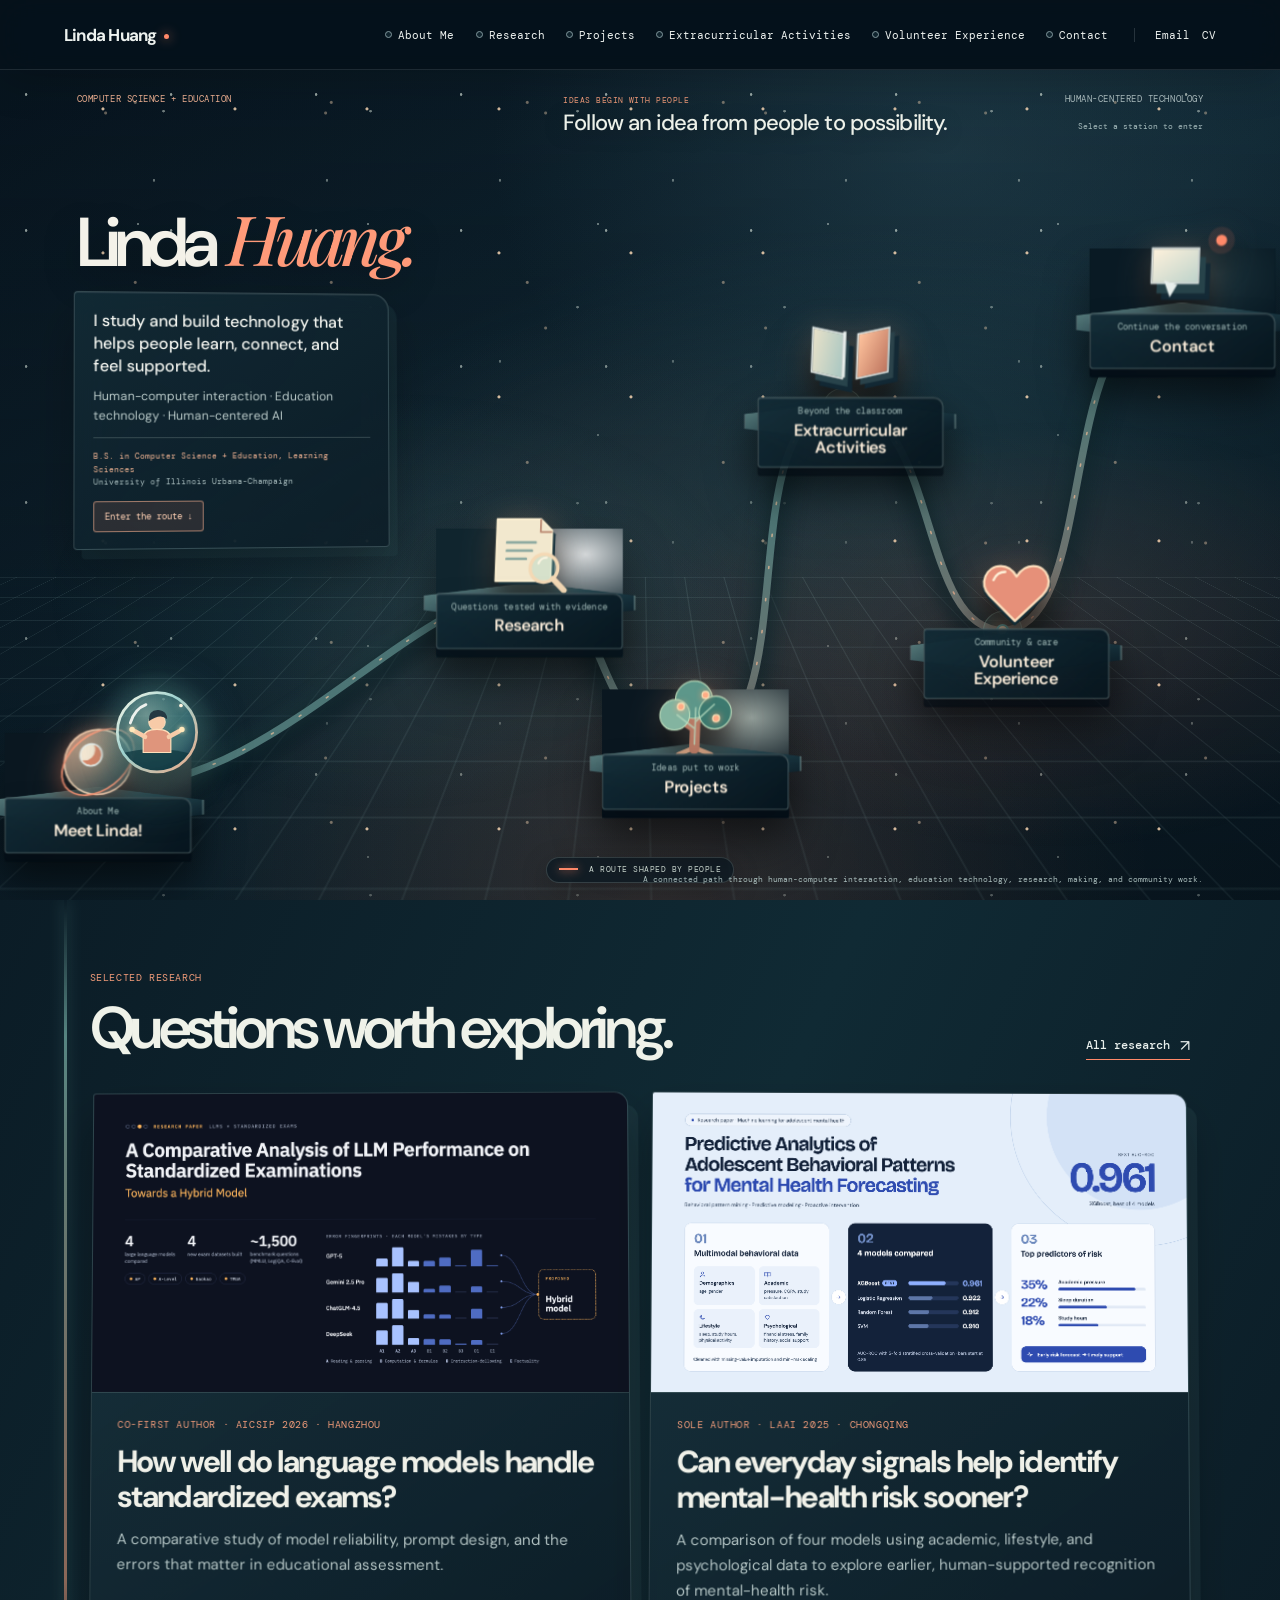
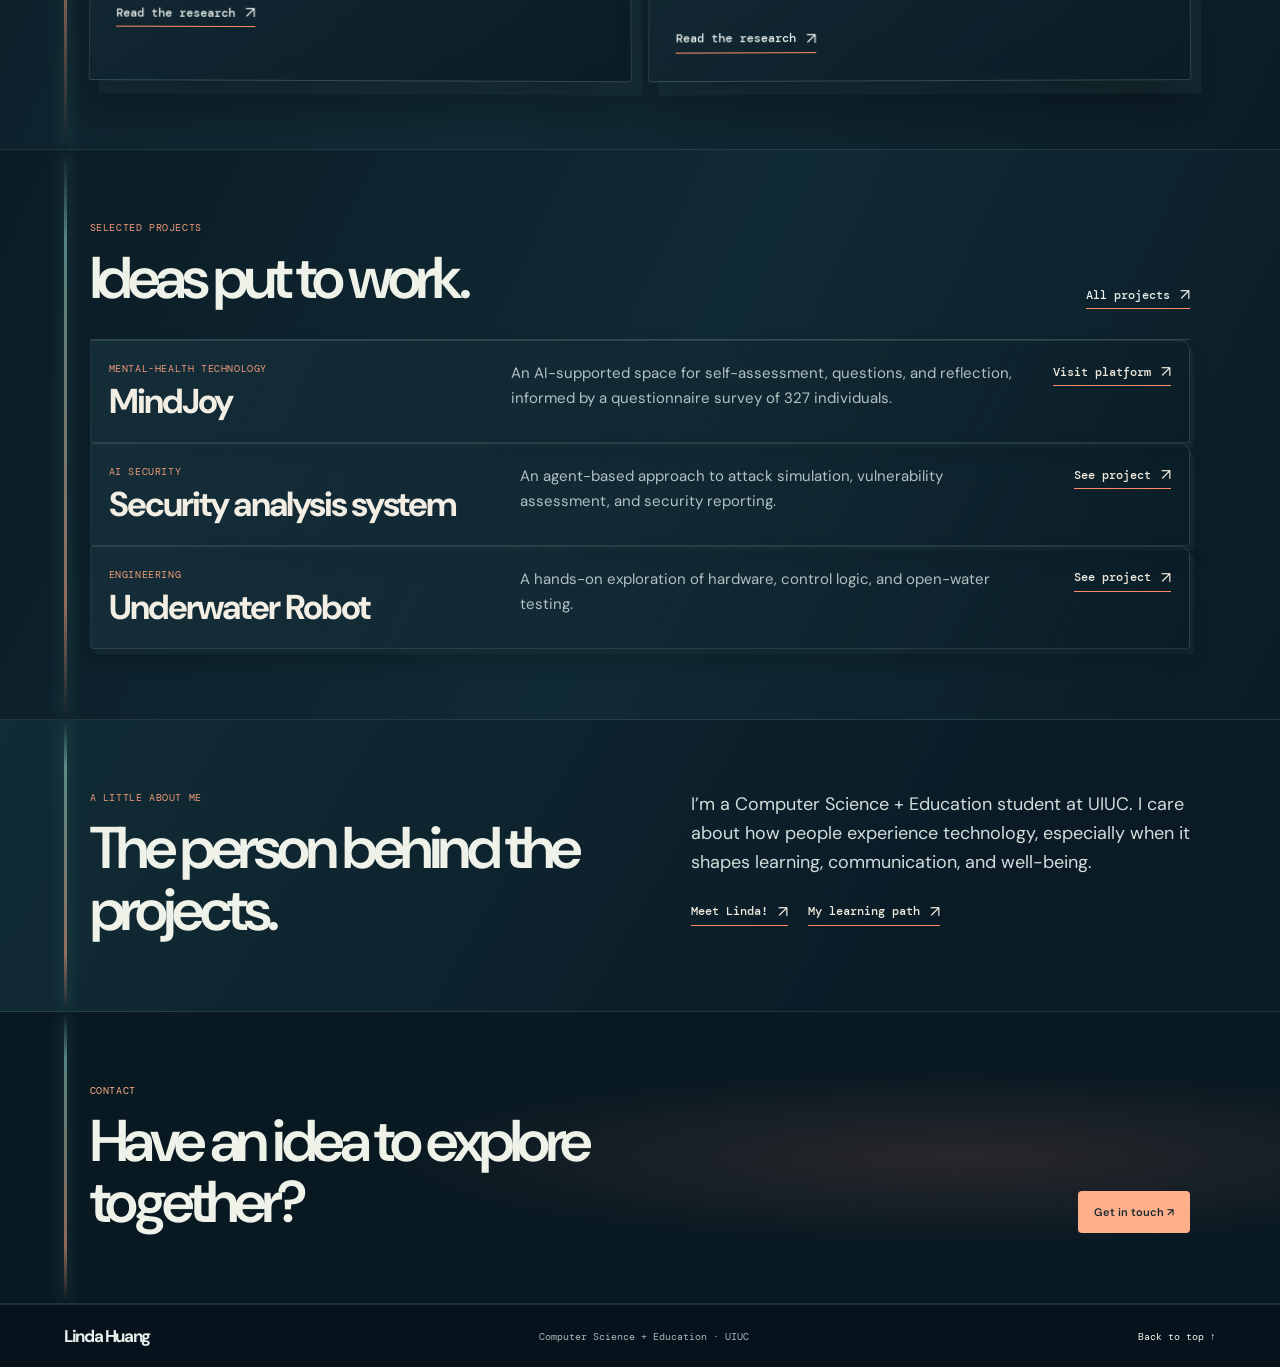
==== commit 56bf77f9: "Update MindJoy survey count and project headings" ====
--- a/index.html
+++ b/index.html
@@ -38,7 +38,7 @@
       </div>
       <div class="home-route-map" aria-labelledby="route-title">
         <div class="route-map-heading" id="route-map">
-          <div><p class="home-kicker">The human-centered line</p><h2 id="route-title">Follow an idea from people to possibility.</h2></div>
+          <div><p class="home-kicker">Ideas begin with people</p><h2 id="route-title">Follow an idea from people to possibility.</h2></div>
           <span class="route-hint">Select a station to enter</span>
         </div>
         <div class="route-world">
@@ -111,7 +111,7 @@
           <a class="route-station station-extracurricular" href="extracurricular.html"><span class="station-object object-book" aria-hidden="true"><i></i><i></i><b></b></span><span class="station-copy"><small>Beyond the classroom</small><strong>Extracurricular Activities</strong></span></a>
           <a class="route-station station-volunteer" href="volunteer.html"><span class="station-object object-heart" aria-hidden="true"><svg viewBox="0 0 80 76" focusable="false"><path class="art-heart-shadow" d="M40 66 16 43C5 32 11 14 26 14c7 0 11 4 14 9 3-5 7-9 14-9 15 0 21 18 10 29Z"/><path class="art-heart" d="M40 62 17 40C7 30 13 15 26 15c7 0 11 4 14 9 3-5 7-9 14-9 13 0 19 15 9 25Z"/><path class="art-heart-glint" d="M20 27c2-5 6-7 10-7"/></svg></span><span class="station-copy"><small>Community &amp; care</small><strong>Volunteer Experience</strong></span></a>
           <a class="route-station station-contact" href="contact.html"><span class="station-object object-signal" aria-hidden="true"><i></i><i></i><b></b></span><span class="station-copy"><small>Continue the conversation</small><strong>Contact</strong></span></a>
-          <p class="route-thread-label"><span></span> The human-centered thread</p>
+          <p class="route-thread-label"><span></span> A route shaped by people</p>
         </div>
         <p class="route-map-caption">A connected path through human-computer interaction, education technology, research, making, and community work.</p>
       </div>
@@ -134,7 +134,7 @@
     <section class="home-projects" aria-labelledby="home-projects-title">
       <div class="home-section-head"><div><p class="home-kicker">Selected projects</p><h2 id="home-projects-title">Ideas put to work.</h2></div><a class="plain-link" href="projects.html">All projects <span>↗</span></a></div>
       <div class="home-project-list">
-        <article class="home-project-row"><div><p class="home-card-meta">Mental-health technology</p><h3>MindJoy</h3></div><p>An AI-supported space for self-assessment, questions, and reflection, informed by research with more than 400 individuals.</p><a class="plain-link" href="http://8.137.13.98/" target="_blank" rel="noopener noreferrer">Visit platform <span>↗</span></a></article>
+        <article class="home-project-row"><div><p class="home-card-meta">Mental-health technology</p><h3>MindJoy</h3></div><p>An AI-supported space for self-assessment, questions, and reflection, informed by a questionnaire survey of 327 individuals.</p><a class="plain-link" href="http://8.137.13.98/" target="_blank" rel="noopener noreferrer">Visit platform <span>↗</span></a></article>
         <article class="home-project-row"><div><p class="home-card-meta">AI security</p><h3>Security analysis system</h3></div><p>An agent-based approach to attack simulation, vulnerability assessment, and security reporting.</p><a class="plain-link" href="projects.html">See project <span>↗</span></a></article>
         <article class="home-project-row"><div><p class="home-card-meta">Engineering</p><h3>Underwater Robot</h3></div><p>A hands-on exploration of hardware, control logic, and open-water testing.</p><a class="plain-link" href="projects.html">See project <span>↗</span></a></article>
       </div>
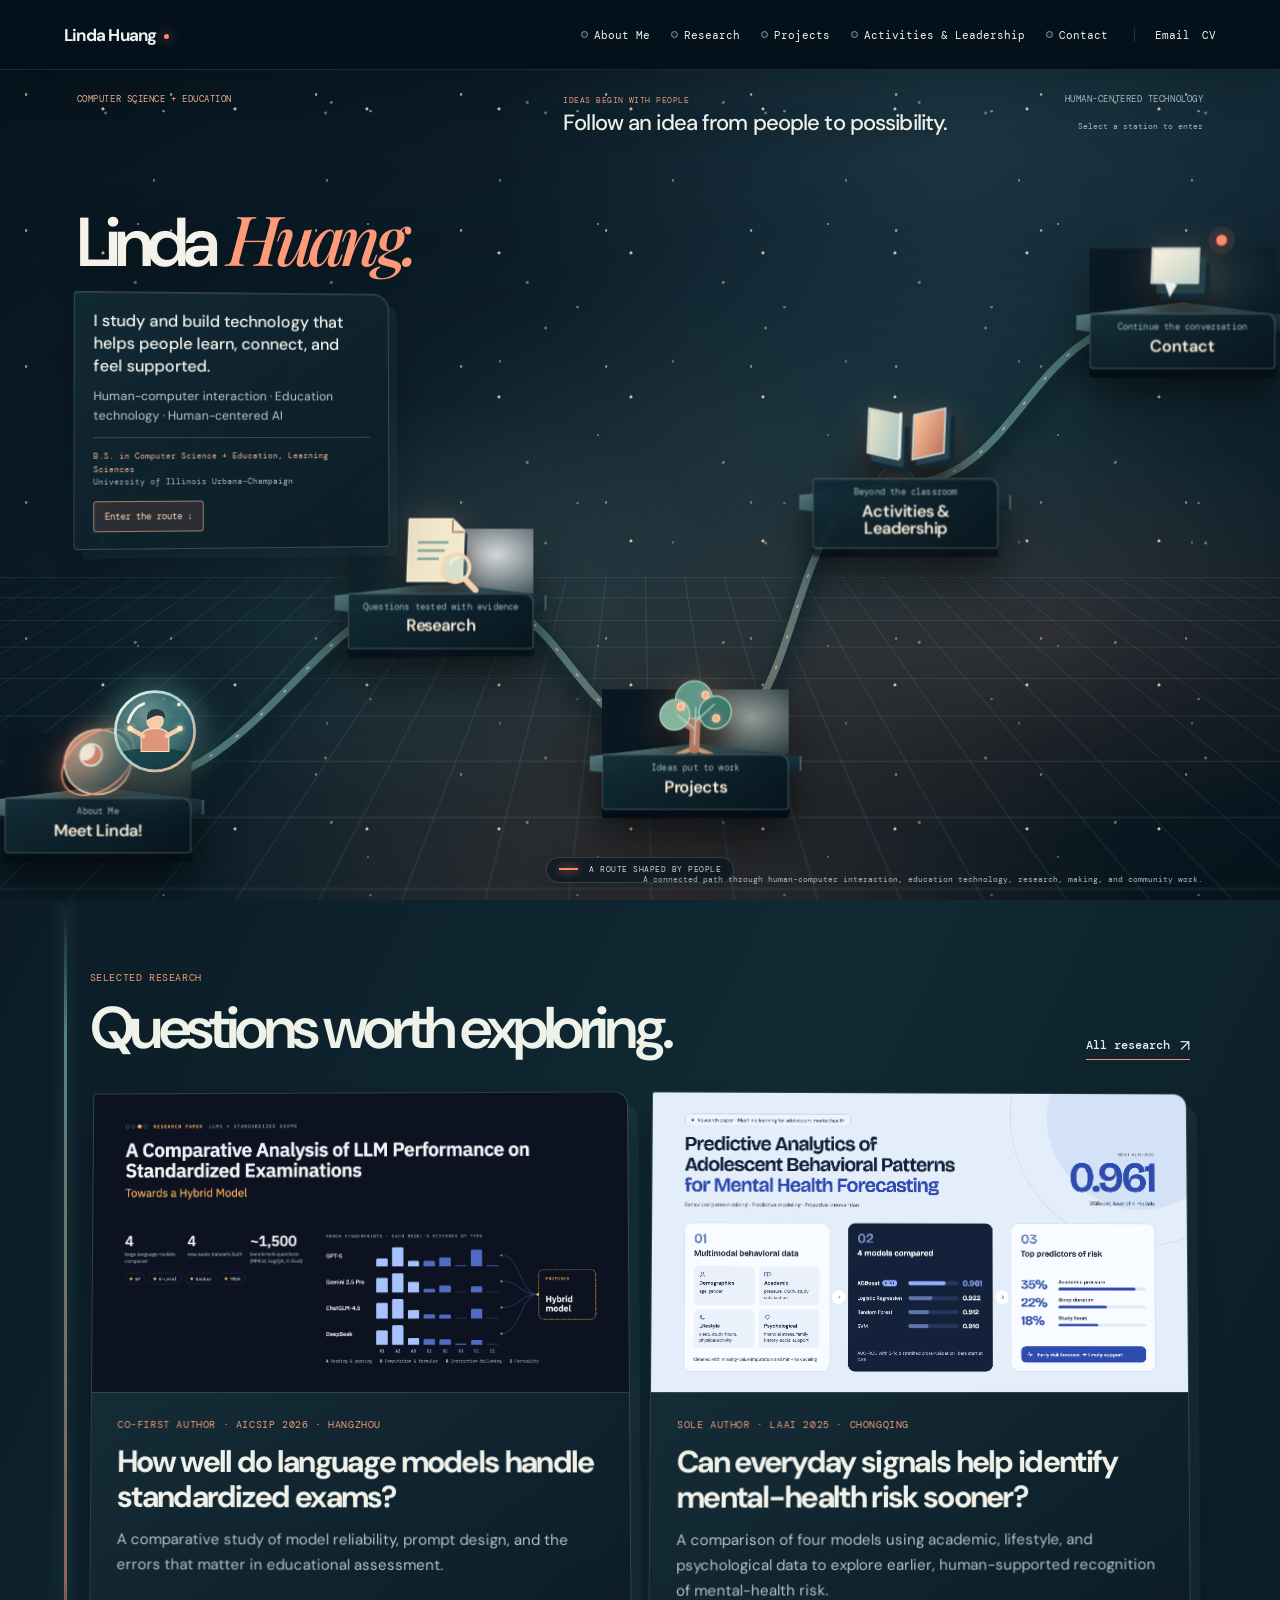
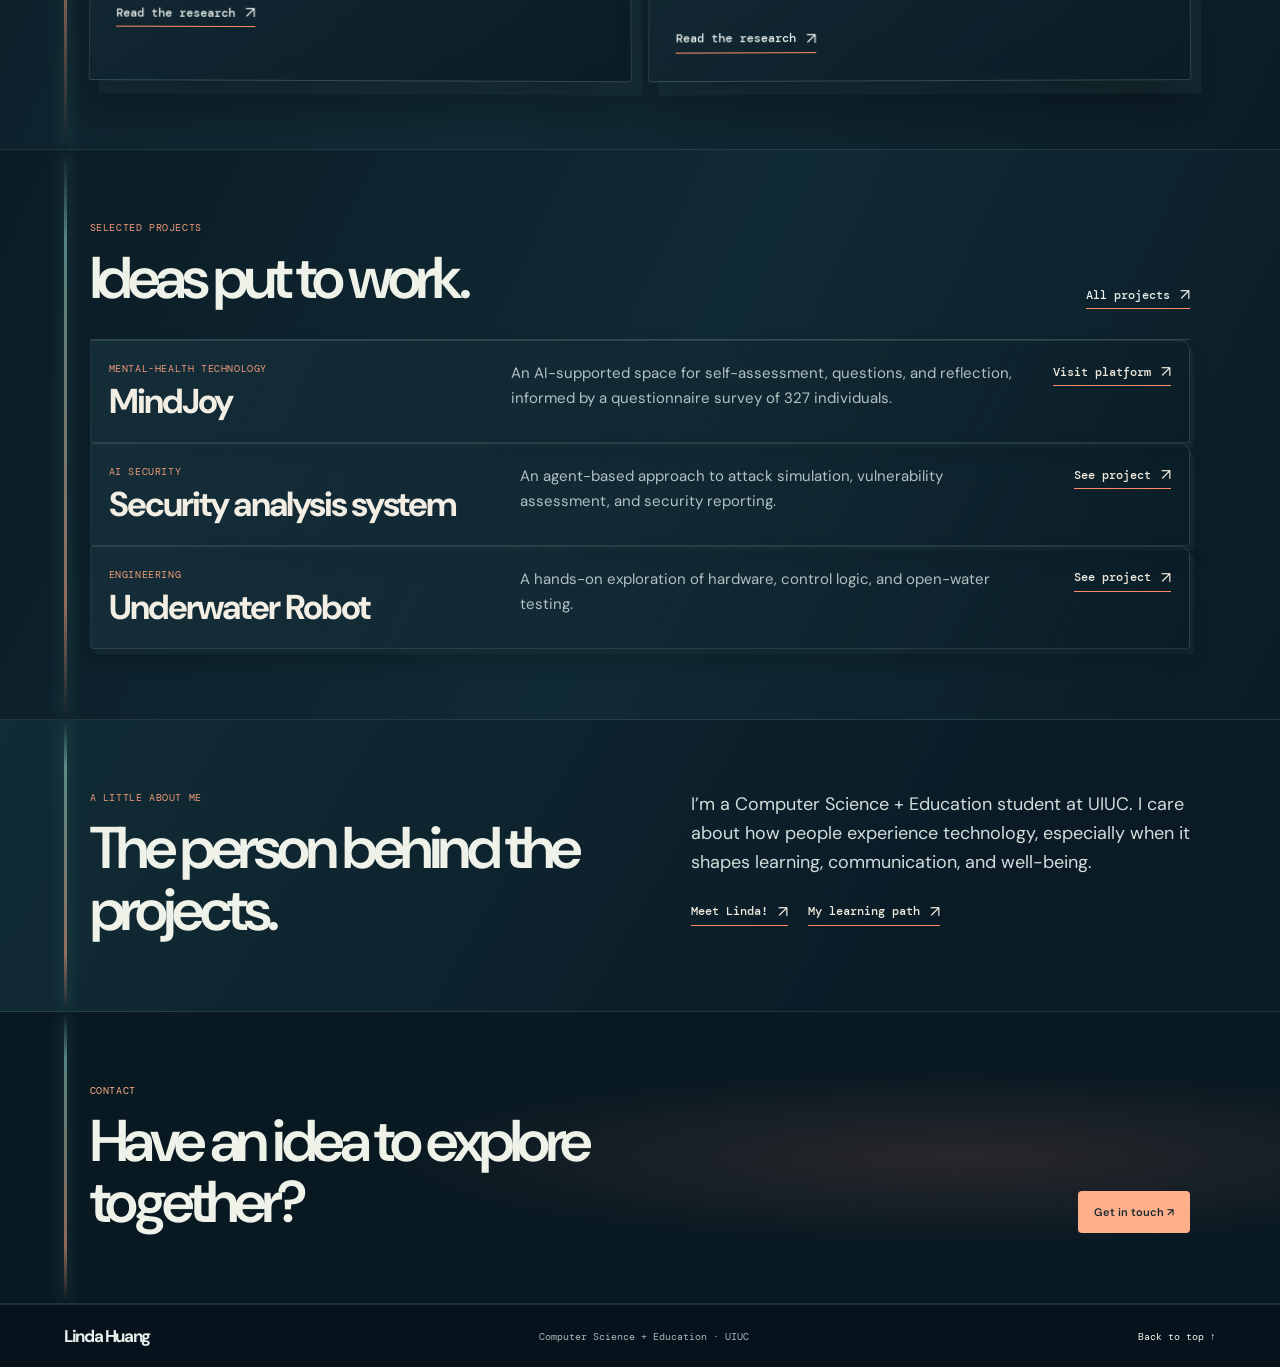
==== commit e7b8bd2e: "Merge activities leadership and volunteer pages" ====
--- a/index.html
+++ b/index.html
@@ -10,7 +10,7 @@
   <link href="https://fonts.googleapis.com/css2?family=DM+Mono:wght@400;500&family=DM+Sans:wght@400;500;700&family=Playfair+Display:ital,wght@0,600;1,500&display=swap" rel="stylesheet">
   <link rel="stylesheet" href="styles.css?v=20261101-editorial">
   <link rel="stylesheet" href="editorial.css?v=20261103-llm-cover-v1">
-  <link rel="stylesheet" href="world.css?v=20261103-experiences-v2">
+  <link rel="stylesheet" href="world.css?v=20261104-activities-v1">
 </head>
 <body class="page-home page-editorial">
   <header class="nav">
@@ -19,7 +19,7 @@
       <a href="about.html">About Me</a>
       <a href="research.html">Research</a>
       <a href="projects.html">Projects</a>
-      <a href="extracurricular.html">Extracurricular Activities</a><a href="volunteer.html">Volunteer Experience</a>
+      <a href="extracurricular.html">Activities &amp; Leadership</a>
       <a href="contact.html">Contact</a>
     </nav>
     <div class="nav-social"><a href="contact.html#email">Email</a><a href="resume.pdf" target="_blank" rel="noopener noreferrer">CV</a></div>
@@ -48,11 +48,11 @@
               <linearGradient id="threadBed" x1="0" x2="1" y1="0" y2="1"><stop offset="0" stop-color="#2a5360"/><stop offset=".54" stop-color="#547d7c"/><stop offset="1" stop-color="#a26d65"/></linearGradient>
               <linearGradient id="threadLight" x1="0" x2="1" y1="0" y2="1"><stop offset="0" stop-color="#8ed1c8"/><stop offset=".55" stop-color="#f2c09a"/><stop offset="1" stop-color="#ff9775"/></linearGradient>
             </defs>
-            <path class="track-guide" d="M110 690 C260 690 390 500 500 500 C575 500 550 650 650 650 C760 650 680 325 790 325 C880 325 860 540 940 540 C1030 540 990 240 1090 240"/>
-            <path class="track-shadow" d="M110 690 C260 690 390 500 500 500 C575 500 550 650 650 650 C760 650 680 325 790 325 C880 325 860 540 940 540 C1030 540 990 240 1090 240"/>
-            <path class="track-bed" d="M110 690 C260 690 390 500 500 500 C575 500 550 650 650 650 C760 650 680 325 790 325 C880 325 860 540 940 540 C1030 540 990 240 1090 240"/>
+            <path class="track-guide" d="M110 690 C245 690 300 500 420 500 C535 500 535 650 650 650 C760 650 730 400 840 400 C960 400 960 240 1090 240"/>
+            <path class="track-shadow" d="M110 690 C245 690 300 500 420 500 C535 500 535 650 650 650 C760 650 730 400 840 400 C960 400 960 240 1090 240"/>
+            <path class="track-bed" d="M110 690 C245 690 300 500 420 500 C535 500 535 650 650 650 C760 650 730 400 840 400 C960 400 960 240 1090 240"/>
             <g class="thread-waypoints"></g>
-            <path class="track-light" d="M110 690 C260 690 390 500 500 500 C575 500 550 650 650 650 C760 650 680 325 790 325 C880 325 860 540 940 540 C1030 540 990 240 1090 240"/>
+            <path class="track-light" d="M110 690 C245 690 300 500 420 500 C535 500 535 650 650 650 C760 650 730 400 840 400 C960 400 960 240 1090 240"/>
           </svg>
           <div class="route-companion" data-scene="about" data-side="right">
             <button class="route-orb" type="button" aria-label="Ask about me" aria-expanded="false" aria-controls="route-orb-dialog">
@@ -85,11 +85,6 @@
                   <path class="orb-person-body" d="M27 72V58q2-10 14-10 13 0 15 10v14Z"/><path class="orb-person-arm" d="m53 56 10 6"/>
                   <path class="orb-sapling" d="M70 71V52m0 8-7-7m7 3 8-8"/><path class="orb-sapling-leaf" d="M58 51q8-2 10 6-8 2-10-6Zm21-8q0 9-9 11 0-9 9-11Z"/>
                 </g>
-                <g class="orb-scene orb-scene-volunteer">
-                  <circle class="orb-person-head" cx="43" cy="39" r="9"/><path class="orb-person-hair" d="M34 39q0-14 11-12 8 1 8 9-8-5-19 3Z"/>
-                  <path class="orb-person-body" d="M29 72V57q2-10 14-10 13 0 15 10v15Z"/><path class="orb-person-arm" d="m55 57 11-12"/>
-                  <path class="orb-volunteer-heart" d="M73 48 63 38c-5-5 2-12 8-5 6-7 13 0 8 5Z"/>
-                </g>
                 <g class="orb-scene orb-scene-contact">
                   <circle class="orb-person-head" cx="45" cy="39" r="9"/><path class="orb-person-hair" d="M36 39q0-14 11-12 8 1 8 9-8-5-19 3Z"/>
                   <path class="orb-person-body" d="M30 72V57q2-10 15-10t15 10v15Z"/><path class="orb-person-arm" d="m57 55 11-11m0 0 2-10"/>
@@ -108,8 +103,7 @@
           <a class="route-station station-about" href="about.html"><span class="station-object object-orbit" aria-hidden="true"><i></i><i></i><b></b></span><span class="station-copy"><small>About Me</small><strong>Meet Linda!</strong></span></a>
           <a class="route-station station-research" href="research.html"><span class="station-object object-paper-search" aria-hidden="true"><svg viewBox="0 0 80 76" focusable="false"><path class="art-paper-shadow" d="M14 8h38l10 10v43H14Z"/><path class="art-paper" d="M11 5h38l10 10v43H11Z"/><path class="art-paper-fold" d="M49 5v11h10"/><path class="art-paper-line" d="M20 25h25M20 32h22M20 39h17"/><circle class="art-search-lens" cx="53" cy="47" r="12"/><path class="art-search-handle" d="m61 56 10 10"/><path class="art-search-glint" d="M48 43a7 7 0 0 1 7-5"/></svg></span><span class="station-copy"><small>Questions tested with evidence</small><strong>Research</strong></span></a>
           <a class="route-station station-projects" href="projects.html"><span class="station-object object-tree" aria-hidden="true"><svg viewBox="0 0 80 76" focusable="false"><path class="art-tree-roots" d="M40 63 26 69m14-6 15 6"/><path class="art-tree-trunk" d="M40 64V29m0 17L23 35m17 5 18-17"/><circle class="art-tree-leaf art-tree-leaf-one" cx="38" cy="22" r="16"/><circle class="art-tree-leaf art-tree-leaf-two" cx="22" cy="35" r="13"/><circle class="art-tree-leaf art-tree-leaf-three" cx="57" cy="33" r="14"/><path class="art-tree-branch" d="M40 60V29m0 18L24 35m16 6 16-15"/><circle class="art-tree-fruit" cx="27" cy="28" r="3"/><circle class="art-tree-fruit" cx="48" cy="18" r="3"/><circle class="art-tree-fruit" cx="58" cy="38" r="3"/></svg></span><span class="station-copy"><small>Ideas put to work</small><strong>Projects</strong></span></a>
-          <a class="route-station station-extracurricular" href="extracurricular.html"><span class="station-object object-book" aria-hidden="true"><i></i><i></i><b></b></span><span class="station-copy"><small>Beyond the classroom</small><strong>Extracurricular Activities</strong></span></a>
-          <a class="route-station station-volunteer" href="volunteer.html"><span class="station-object object-heart" aria-hidden="true"><svg viewBox="0 0 80 76" focusable="false"><path class="art-heart-shadow" d="M40 66 16 43C5 32 11 14 26 14c7 0 11 4 14 9 3-5 7-9 14-9 15 0 21 18 10 29Z"/><path class="art-heart" d="M40 62 17 40C7 30 13 15 26 15c7 0 11 4 14 9 3-5 7-9 14-9 13 0 19 15 9 25Z"/><path class="art-heart-glint" d="M20 27c2-5 6-7 10-7"/></svg></span><span class="station-copy"><small>Community &amp; care</small><strong>Volunteer Experience</strong></span></a>
+          <a class="route-station station-extracurricular" href="extracurricular.html"><span class="station-object object-book" aria-hidden="true"><i></i><i></i><b></b></span><span class="station-copy"><small>Beyond the classroom</small><strong>Activities &amp; Leadership</strong></span></a>
           <a class="route-station station-contact" href="contact.html"><span class="station-object object-signal" aria-hidden="true"><i></i><i></i><b></b></span><span class="station-copy"><small>Continue the conversation</small><strong>Contact</strong></span></a>
           <p class="route-thread-label"><span></span> A route shaped by people</p>
         </div>
@@ -146,9 +140,9 @@
   </main>
   <footer><a class="brand" href="index.html#top">Linda Huang</a><span>Computer Science + Education · UIUC</span><a href="index.html#top">Back to top ↑</a></footer>
   <script>
-    const legacyPages = {about: 'about.html', story: 'about.html#story', education: 'about.html#learning', research: 'research.html', projects: 'projects.html', experience: 'extracurricular.html', contact: 'contact.html', email: 'contact.html#email'};
+    const legacyPages = {about: 'about.html', story: 'about.html#story', education: 'about.html#learning', research: 'research.html', projects: 'projects.html', experience: 'extracurricular.html', volunteer: 'extracurricular.html#volunteering', contact: 'contact.html', email: 'contact.html#email'};
     const destination = legacyPages[location.hash.slice(1)];
     if (destination) location.replace(destination);
   </script>
-  <script src="world.js?v=20261103-experiences-v2"></script></body>
+  <script src="world.js?v=20261104-activities-v1"></script></body>
 </html>
--- a/world.css
+++ b/world.css
@@ -1325,7 +1325,7 @@
 .wayfinder-stops a { position: relative; z-index: 1; padding: 5px 7px; background: rgba(8,22,30,.92); }
 .wayfinder-stops a > span { box-shadow: 0 0 0 3px #0b1b25; }
 
-/* A living thread connects the six stations; the visitor is a person inside a glass orb. */
+/* A living thread connects the five stations; the visitor is a person inside a glass orb. */
 .route-world { perspective: 1500px; }
 .route-world::before { background-size: 40px 36px; }
 .route-track { overflow: visible; }
@@ -1382,7 +1382,6 @@
 .route-companion[data-scene="research"] .orb-scene-research,
 .route-companion[data-scene="projects"] .orb-scene-projects,
 .route-companion[data-scene="extracurricular"] .orb-scene-extracurricular,
-.route-companion[data-scene="volunteer"] .orb-scene-volunteer,
 .route-companion[data-scene="contact"] .orb-scene-contact { opacity: 1; transform: translateY(0) scale(1); }
 .orb-person-head { fill: #f7cba8; stroke: #ffe2c0; stroke-width: 1; }
 .orb-person-hair { fill: #243943; }
@@ -1396,7 +1395,6 @@
 .orb-research-point { fill: #ffe3a6; }
 .orb-sapling { fill: none; stroke: #d9c593; stroke-width: 3; stroke-linecap: round; }
 .orb-sapling-leaf { fill: #a9d4ac; stroke: #d7efc5; stroke-width: 1; }
-.orb-volunteer-heart { fill: #ffb192; stroke: #ffe8c8; stroke-width: 1.5; }
 .orb-message { fill: #fff1db; stroke: #d6a07d; stroke-width: 1.6; stroke-linejoin: round; }
 .orb-message-line { fill: none; stroke: #6d918f; stroke-width: 2; stroke-linecap: round; }
 .route-orb-dialog {
@@ -1688,15 +1686,14 @@
 .page-research-detail .room-sculpture { opacity: .38; width: clamp(300px, 36vw, 480px); }
 
 .route-station.station-about { --station-x: 9.17%; --station-y: 86.25%; }
-.route-station.station-research { --station-x: 41.67%; --station-y: 62.5%; }
+.route-station.station-research { --station-x: 35%; --station-y: 62.5%; }
 .route-station.station-projects { --station-x: 54.17%; --station-y: 81.25%; }
-.route-station.station-extracurricular { --station-x: 65.83%; --station-y: 40.625%; }
-.route-station.station-volunteer { --station-x: 78.33%; --station-y: 67.5%; }
+.route-station.station-extracurricular { --station-x: 70%; --station-y: 50%; }
 .route-station.station-contact { --station-x: 90.83%; --station-y: 30%; }
 
 @media (min-width: 781px) and (max-width: 1100px) {
   .route-station { width: clamp(115px, 13vw, 150px); }
-  .route-station.station-research { --station-x: 50%; }
+  .route-station.station-research { --station-x: 43.33%; }
   .route-map-caption { display: none; }
 }
 
@@ -1731,11 +1728,10 @@
   .station-copy small { font-size: 7px; }
   .station-copy strong { font-size: 12px; }
   .route-station.station-about { --station-x: 20%; --station-y: 9.52%; }
-  .route-station.station-research { --station-x: 80%; --station-y: 25.6%; }
-  .route-station.station-projects { --station-x: 20%; --station-y: 41.67%; }
-  .route-station.station-extracurricular { --station-x: 80%; --station-y: 57.74%; }
-  .route-station.station-volunteer { --station-x: 20%; --station-y: 73.81%; }
-  .route-station.station-contact { --station-x: 80%; --station-y: 89.88%; }
+  .route-station.station-research { --station-x: 80%; --station-y: 28.57%; }
+  .route-station.station-projects { --station-x: 20%; --station-y: 47.62%; }
+  .route-station.station-extracurricular { --station-x: 80%; --station-y: 66.67%; }
+  .route-station.station-contact { --station-x: 20%; --station-y: 85.71%; }
   .route-thread-label { bottom: 10px; font-size: 6.5px; }
   .route-thread-label { display: none; }
   .route-map-caption { display: none; }
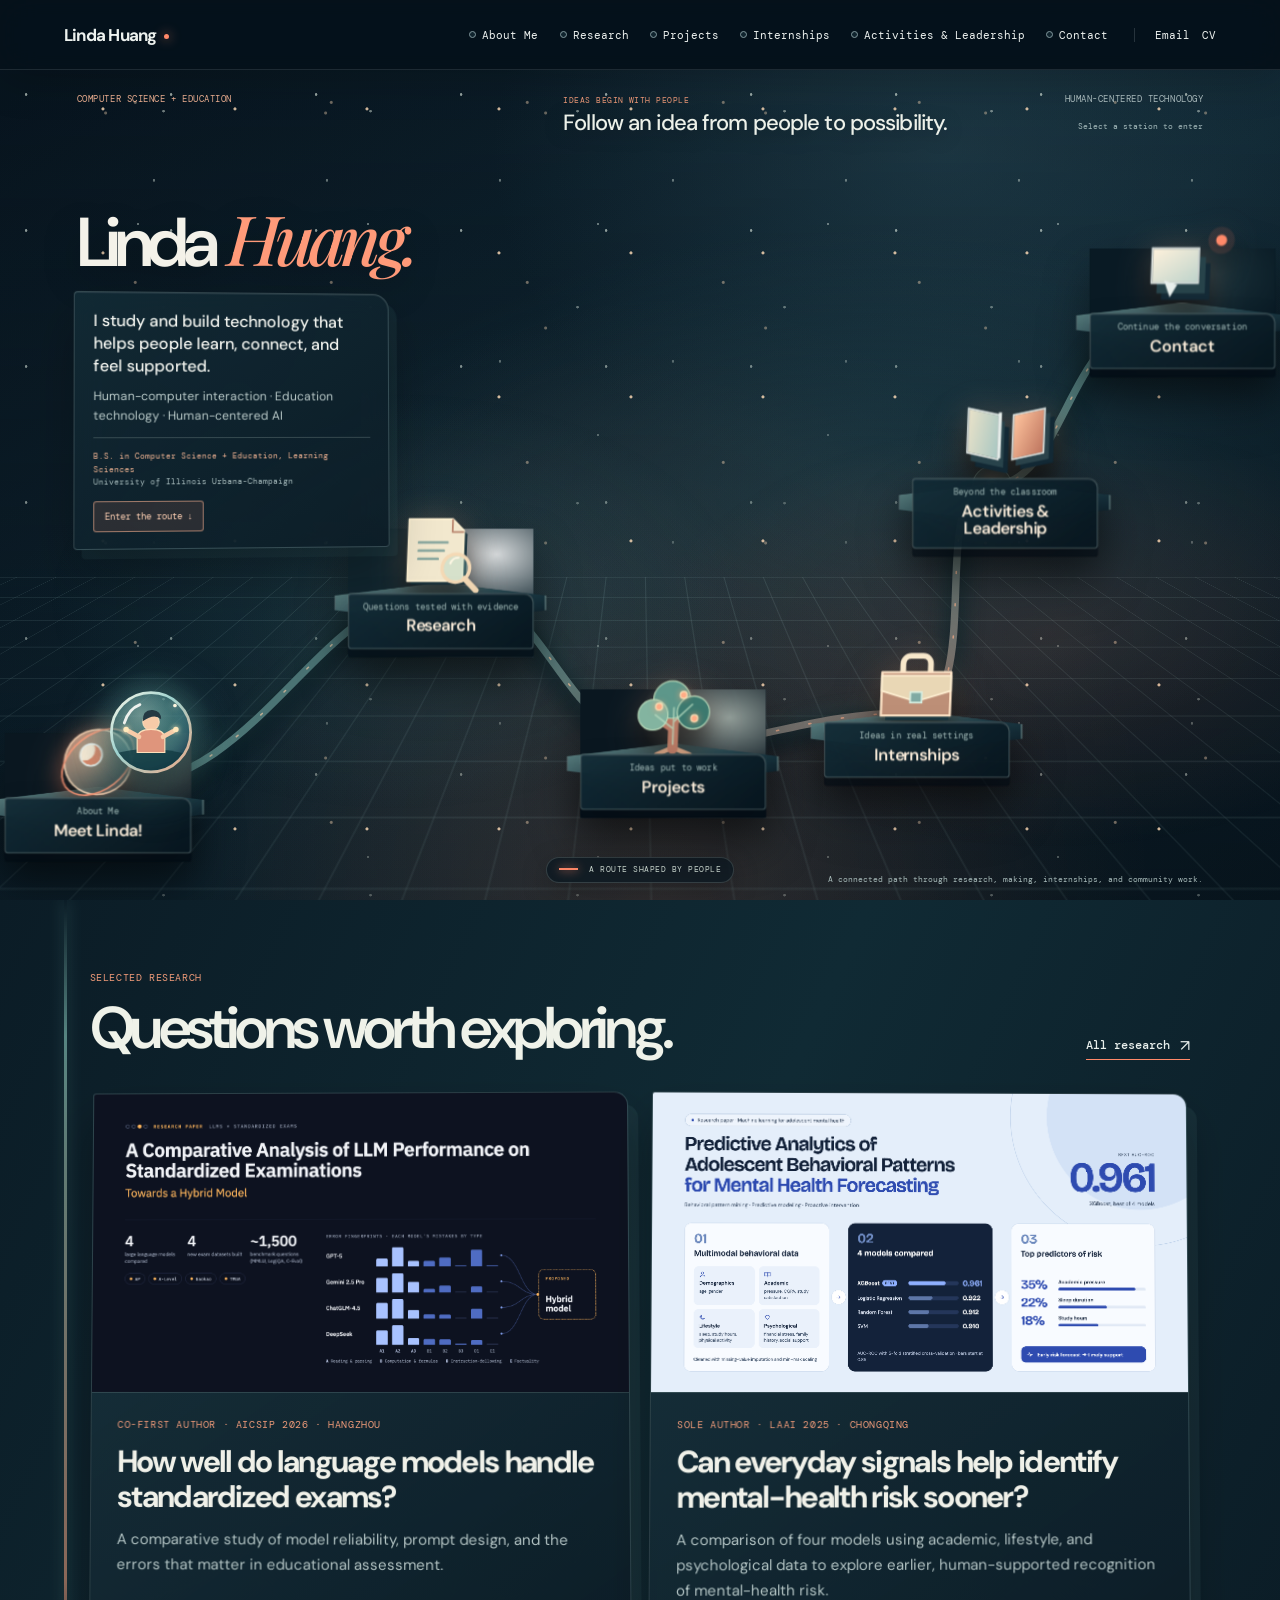
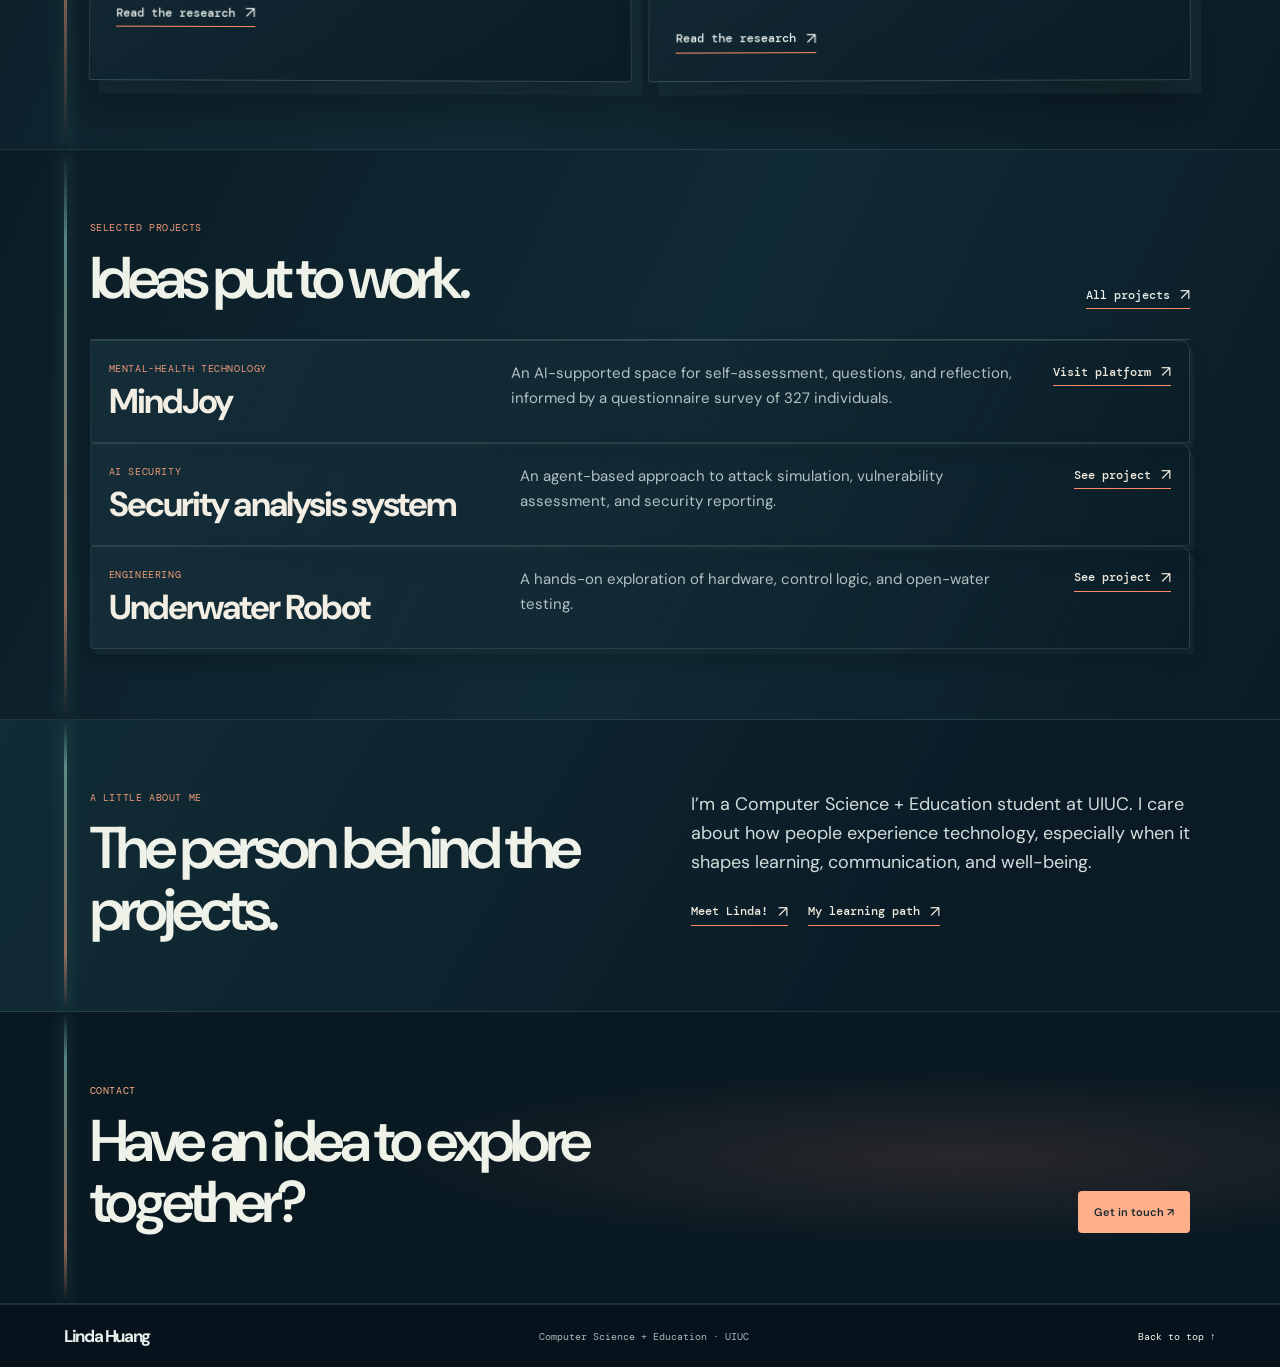
==== commit b0ef64db: "Add internships section and route station" ====
--- a/index.html
+++ b/index.html
@@ -10,7 +10,7 @@
   <link href="https://fonts.googleapis.com/css2?family=DM+Mono:wght@400;500&family=DM+Sans:wght@400;500;700&family=Playfair+Display:ital,wght@0,600;1,500&display=swap" rel="stylesheet">
   <link rel="stylesheet" href="styles.css?v=20261101-editorial">
   <link rel="stylesheet" href="editorial.css?v=20261103-llm-cover-v1">
-  <link rel="stylesheet" href="world.css?v=20261104-activities-v1">
+  <link rel="stylesheet" href="world.css?v=20261104-internships-v1">
 </head>
 <body class="page-home page-editorial">
   <header class="nav">
@@ -19,6 +19,7 @@
       <a href="about.html">About Me</a>
       <a href="research.html">Research</a>
       <a href="projects.html">Projects</a>
+      <a href="internship.html">Internships</a>
       <a href="extracurricular.html">Activities &amp; Leadership</a>
       <a href="contact.html">Contact</a>
     </nav>
@@ -48,11 +49,11 @@
               <linearGradient id="threadBed" x1="0" x2="1" y1="0" y2="1"><stop offset="0" stop-color="#2a5360"/><stop offset=".54" stop-color="#547d7c"/><stop offset="1" stop-color="#a26d65"/></linearGradient>
               <linearGradient id="threadLight" x1="0" x2="1" y1="0" y2="1"><stop offset="0" stop-color="#8ed1c8"/><stop offset=".55" stop-color="#f2c09a"/><stop offset="1" stop-color="#ff9775"/></linearGradient>
             </defs>
-            <path class="track-guide" d="M110 690 C245 690 300 500 420 500 C535 500 535 650 650 650 C760 650 730 400 840 400 C960 400 960 240 1090 240"/>
-            <path class="track-shadow" d="M110 690 C245 690 300 500 420 500 C535 500 535 650 650 650 C760 650 730 400 840 400 C960 400 960 240 1090 240"/>
-            <path class="track-bed" d="M110 690 C245 690 300 500 420 500 C535 500 535 650 650 650 C760 650 730 400 840 400 C960 400 960 240 1090 240"/>
+            <path class="track-guide" d="M110 690 C245 690 300 500 420 500 C520 500 520 650 630 650 C710 650 760 620 850 620 C930 620 865 400 930 400 C1000 400 1000 240 1090 240"/>
+            <path class="track-shadow" d="M110 690 C245 690 300 500 420 500 C520 500 520 650 630 650 C710 650 760 620 850 620 C930 620 865 400 930 400 C1000 400 1000 240 1090 240"/>
+            <path class="track-bed" d="M110 690 C245 690 300 500 420 500 C520 500 520 650 630 650 C710 650 760 620 850 620 C930 620 865 400 930 400 C1000 400 1000 240 1090 240"/>
             <g class="thread-waypoints"></g>
-            <path class="track-light" d="M110 690 C245 690 300 500 420 500 C535 500 535 650 650 650 C760 650 730 400 840 400 C960 400 960 240 1090 240"/>
+            <path class="track-light" d="M110 690 C245 690 300 500 420 500 C520 500 520 650 630 650 C710 650 760 620 850 620 C930 620 865 400 930 400 C1000 400 1000 240 1090 240"/>
           </svg>
           <div class="route-companion" data-scene="about" data-side="right">
             <button class="route-orb" type="button" aria-label="Ask about me" aria-expanded="false" aria-controls="route-orb-dialog">
@@ -85,6 +86,11 @@
                   <path class="orb-person-body" d="M27 72V58q2-10 14-10 13 0 15 10v14Z"/><path class="orb-person-arm" d="m53 56 10 6"/>
                   <path class="orb-sapling" d="M70 71V52m0 8-7-7m7 3 8-8"/><path class="orb-sapling-leaf" d="M58 51q8-2 10 6-8 2-10-6Zm21-8q0 9-9 11 0-9 9-11Z"/>
                 </g>
+                <g class="orb-scene orb-scene-internship">
+                  <circle class="orb-person-head" cx="42" cy="39" r="9"/><path class="orb-person-hair" d="M33 39q0-14 11-12 8 1 8 9-8-5-19 3Z"/>
+                  <path class="orb-person-body" d="M28 72V57q2-10 14-10 13 0 15 10v15Z"/><path class="orb-person-arm" d="m54 56 9 5"/>
+                  <rect class="orb-screen" x="60" y="48" width="22" height="16" rx="2"/><path class="orb-screen-line" d="M57 67h28m-20-14h12"/>
+                </g>
                 <g class="orb-scene orb-scene-contact">
                   <circle class="orb-person-head" cx="45" cy="39" r="9"/><path class="orb-person-hair" d="M36 39q0-14 11-12 8 1 8 9-8-5-19 3Z"/>
                   <path class="orb-person-body" d="M30 72V57q2-10 15-10t15 10v15Z"/><path class="orb-person-arm" d="m57 55 11-11m0 0 2-10"/>
@@ -103,11 +109,12 @@
           <a class="route-station station-about" href="about.html"><span class="station-object object-orbit" aria-hidden="true"><i></i><i></i><b></b></span><span class="station-copy"><small>About Me</small><strong>Meet Linda!</strong></span></a>
           <a class="route-station station-research" href="research.html"><span class="station-object object-paper-search" aria-hidden="true"><svg viewBox="0 0 80 76" focusable="false"><path class="art-paper-shadow" d="M14 8h38l10 10v43H14Z"/><path class="art-paper" d="M11 5h38l10 10v43H11Z"/><path class="art-paper-fold" d="M49 5v11h10"/><path class="art-paper-line" d="M20 25h25M20 32h22M20 39h17"/><circle class="art-search-lens" cx="53" cy="47" r="12"/><path class="art-search-handle" d="m61 56 10 10"/><path class="art-search-glint" d="M48 43a7 7 0 0 1 7-5"/></svg></span><span class="station-copy"><small>Questions tested with evidence</small><strong>Research</strong></span></a>
           <a class="route-station station-projects" href="projects.html"><span class="station-object object-tree" aria-hidden="true"><svg viewBox="0 0 80 76" focusable="false"><path class="art-tree-roots" d="M40 63 26 69m14-6 15 6"/><path class="art-tree-trunk" d="M40 64V29m0 17L23 35m17 5 18-17"/><circle class="art-tree-leaf art-tree-leaf-one" cx="38" cy="22" r="16"/><circle class="art-tree-leaf art-tree-leaf-two" cx="22" cy="35" r="13"/><circle class="art-tree-leaf art-tree-leaf-three" cx="57" cy="33" r="14"/><path class="art-tree-branch" d="M40 60V29m0 18L24 35m16 6 16-15"/><circle class="art-tree-fruit" cx="27" cy="28" r="3"/><circle class="art-tree-fruit" cx="48" cy="18" r="3"/><circle class="art-tree-fruit" cx="58" cy="38" r="3"/></svg></span><span class="station-copy"><small>Ideas put to work</small><strong>Projects</strong></span></a>
+          <a class="route-station station-internship" href="internship.html"><span class="station-object object-briefcase" aria-hidden="true"><svg viewBox="0 0 80 76" focusable="false"><path class="art-case-shadow" d="M14 29h55v38H14Z"/><path class="art-case-handle" d="M28 27v-8c0-4 3-7 7-7h10c4 0 7 3 7 7v8"/><path class="art-case" d="M10 26h60v37H10Z"/><path class="art-case-lid" d="M10 29h60v13L40 51 10 42Z"/><path class="art-case-clasp" d="M35 43h10v9H35Z"/></svg></span><span class="station-copy"><small>Ideas in real settings</small><strong>Internships</strong></span></a>
           <a class="route-station station-extracurricular" href="extracurricular.html"><span class="station-object object-book" aria-hidden="true"><i></i><i></i><b></b></span><span class="station-copy"><small>Beyond the classroom</small><strong>Activities &amp; Leadership</strong></span></a>
           <a class="route-station station-contact" href="contact.html"><span class="station-object object-signal" aria-hidden="true"><i></i><i></i><b></b></span><span class="station-copy"><small>Continue the conversation</small><strong>Contact</strong></span></a>
           <p class="route-thread-label"><span></span> A route shaped by people</p>
         </div>
-        <p class="route-map-caption">A connected path through human-computer interaction, education technology, research, making, and community work.</p>
+        <p class="route-map-caption">A connected path through research, making, internships, and community work.</p>
       </div>
     </section>
 
@@ -140,9 +147,9 @@
   </main>
   <footer><a class="brand" href="index.html#top">Linda Huang</a><span>Computer Science + Education · UIUC</span><a href="index.html#top">Back to top ↑</a></footer>
   <script>
-    const legacyPages = {about: 'about.html', story: 'about.html#story', education: 'about.html#learning', research: 'research.html', projects: 'projects.html', experience: 'extracurricular.html', volunteer: 'extracurricular.html#volunteering', contact: 'contact.html', email: 'contact.html#email'};
+    const legacyPages = {about: 'about.html', story: 'about.html#story', education: 'about.html#learning', research: 'research.html', projects: 'projects.html', internship: 'internship.html', internships: 'internship.html', experience: 'extracurricular.html', volunteer: 'extracurricular.html#volunteering', contact: 'contact.html', email: 'contact.html#email'};
     const destination = legacyPages[location.hash.slice(1)];
     if (destination) location.replace(destination);
   </script>
-  <script src="world.js?v=20261104-activities-v1"></script></body>
+  <script src="world.js?v=20261104-internships-v1"></script></body>
 </html>
--- a/world.css
+++ b/world.css
@@ -1381,6 +1381,7 @@
 .route-companion[data-scene="about"] .orb-scene-about,
 .route-companion[data-scene="research"] .orb-scene-research,
 .route-companion[data-scene="projects"] .orb-scene-projects,
+.route-companion[data-scene="internship"] .orb-scene-internship,
 .route-companion[data-scene="extracurricular"] .orb-scene-extracurricular,
 .route-companion[data-scene="contact"] .orb-scene-contact { opacity: 1; transform: translateY(0) scale(1); }
 .orb-person-head { fill: #f7cba8; stroke: #ffe2c0; stroke-width: 1; }
@@ -1395,6 +1396,8 @@
 .orb-research-point { fill: #ffe3a6; }
 .orb-sapling { fill: none; stroke: #d9c593; stroke-width: 3; stroke-linecap: round; }
 .orb-sapling-leaf { fill: #a9d4ac; stroke: #d7efc5; stroke-width: 1; }
+.orb-screen { fill: #e6e3cc; stroke: #9fcac2; stroke-width: 1.6; }
+.orb-screen-line { fill: none; stroke: #bd876d; stroke-width: 1.7; stroke-linecap: round; }
 .orb-message { fill: #fff1db; stroke: #d6a07d; stroke-width: 1.6; stroke-linejoin: round; }
 .orb-message-line { fill: none; stroke: #6d918f; stroke-width: 2; stroke-linecap: round; }
 .route-orb-dialog {
@@ -1517,6 +1520,7 @@
 .station-copy strong { font-size: 16px; }
 .object-paper-search svg,
 .object-tree svg,
+.object-briefcase svg,
 .object-heart svg { display: block; width: 100%; height: 100%; overflow: visible; }
 .art-paper-shadow { fill: #122e38; opacity: .9; }
 .art-paper { fill: #f2e8ce; stroke: #fff2d3; stroke-width: 1.5; stroke-linejoin: round; }
@@ -1533,6 +1537,11 @@
 .art-tree-leaf-three { fill: #3c796f; }
 .art-tree-branch { fill: none; stroke: #b9dfc2; stroke-width: 1.5; stroke-linecap: round; opacity: .7; }
 .art-tree-fruit { fill: #ffac86; stroke: #ffe8bd; stroke-width: 1; filter: drop-shadow(0 0 3px rgba(255,159,116,.75)); }
+.art-case-shadow { fill: #183640; }
+.art-case-handle { fill: none; stroke: #f8e8cb; stroke-width: 5; stroke-linecap: round; }
+.art-case { fill: #bd8f77; stroke: #ffe5c8; stroke-width: 2; stroke-linejoin: round; }
+.art-case-lid { fill: #e9d7b5; stroke: #fff0d3; stroke-width: 1.5; stroke-linejoin: round; }
+.art-case-clasp { fill: #80aaa3; stroke: #d9efe1; stroke-width: 1.5; }
 .art-heart-shadow { fill: #132d37; }
 .art-heart { fill: #e69079; stroke: #ffe0be; stroke-width: 2; stroke-linejoin: round; }
 .art-heart-glint { fill: none; stroke: #fff1d8; stroke-width: 2; stroke-linecap: round; }
@@ -1687,13 +1696,15 @@
 
 .route-station.station-about { --station-x: 9.17%; --station-y: 86.25%; }
 .route-station.station-research { --station-x: 35%; --station-y: 62.5%; }
-.route-station.station-projects { --station-x: 54.17%; --station-y: 81.25%; }
-.route-station.station-extracurricular { --station-x: 70%; --station-y: 50%; }
+.route-station.station-projects { --station-x: 52.5%; --station-y: 81.25%; }
+.route-station.station-internship { --station-x: 70.83%; --station-y: 77.5%; }
+.route-station.station-extracurricular { --station-x: 77.5%; --station-y: 50%; }
 .route-station.station-contact { --station-x: 90.83%; --station-y: 30%; }
 
 @media (min-width: 781px) and (max-width: 1100px) {
   .route-station { width: clamp(115px, 13vw, 150px); }
   .route-station.station-research { --station-x: 43.33%; }
+  .route-station.station-projects { --station-x: 54.17%; }
   .route-map-caption { display: none; }
 }
 
@@ -1716,7 +1727,7 @@
   .route-world { top: 575px; right: 0; bottom: auto; left: 0; width: 100%; height: 900px; min-height: 0; }
   .route-world::before { left: -30%; right: -30%; bottom: -22%; height: 75%; transform: perspective(680px) rotateX(58deg); background-size: 29px 29px; }
   .route-world-grid { display: block; }
-  .route-companion { left: 20%; top: 9.52%; width: 70px; }
+  .route-companion { left: 20%; top: 8.33%; width: 70px; }
   .route-orb-dialog { width: min(164px, calc(100vw - 180px)); min-height: 0; padding: 17px 12px 11px; left: calc(100% + 8px); }
   .route-companion[data-side="left"] .route-orb-dialog { right: calc(100% + 8px); }
   .route-orb-question { font-size: 13px; line-height: 1.35; }
@@ -1727,11 +1738,12 @@
   .station-copy { min-height: 46px; padding: 6px 7px; }
   .station-copy small { font-size: 7px; }
   .station-copy strong { font-size: 12px; }
-  .route-station.station-about { --station-x: 20%; --station-y: 9.52%; }
-  .route-station.station-research { --station-x: 80%; --station-y: 28.57%; }
-  .route-station.station-projects { --station-x: 20%; --station-y: 47.62%; }
-  .route-station.station-extracurricular { --station-x: 80%; --station-y: 66.67%; }
-  .route-station.station-contact { --station-x: 20%; --station-y: 85.71%; }
+  .route-station.station-about { --station-x: 20%; --station-y: 8.33%; }
+  .route-station.station-research { --station-x: 80%; --station-y: 25%; }
+  .route-station.station-projects { --station-x: 20%; --station-y: 41.67%; }
+  .route-station.station-internship { --station-x: 80%; --station-y: 58.33%; }
+  .route-station.station-extracurricular { --station-x: 20%; --station-y: 75%; }
+  .route-station.station-contact { --station-x: 80%; --station-y: 91.67%; }
   .route-thread-label { bottom: 10px; font-size: 6.5px; }
   .route-thread-label { display: none; }
   .route-map-caption { display: none; }
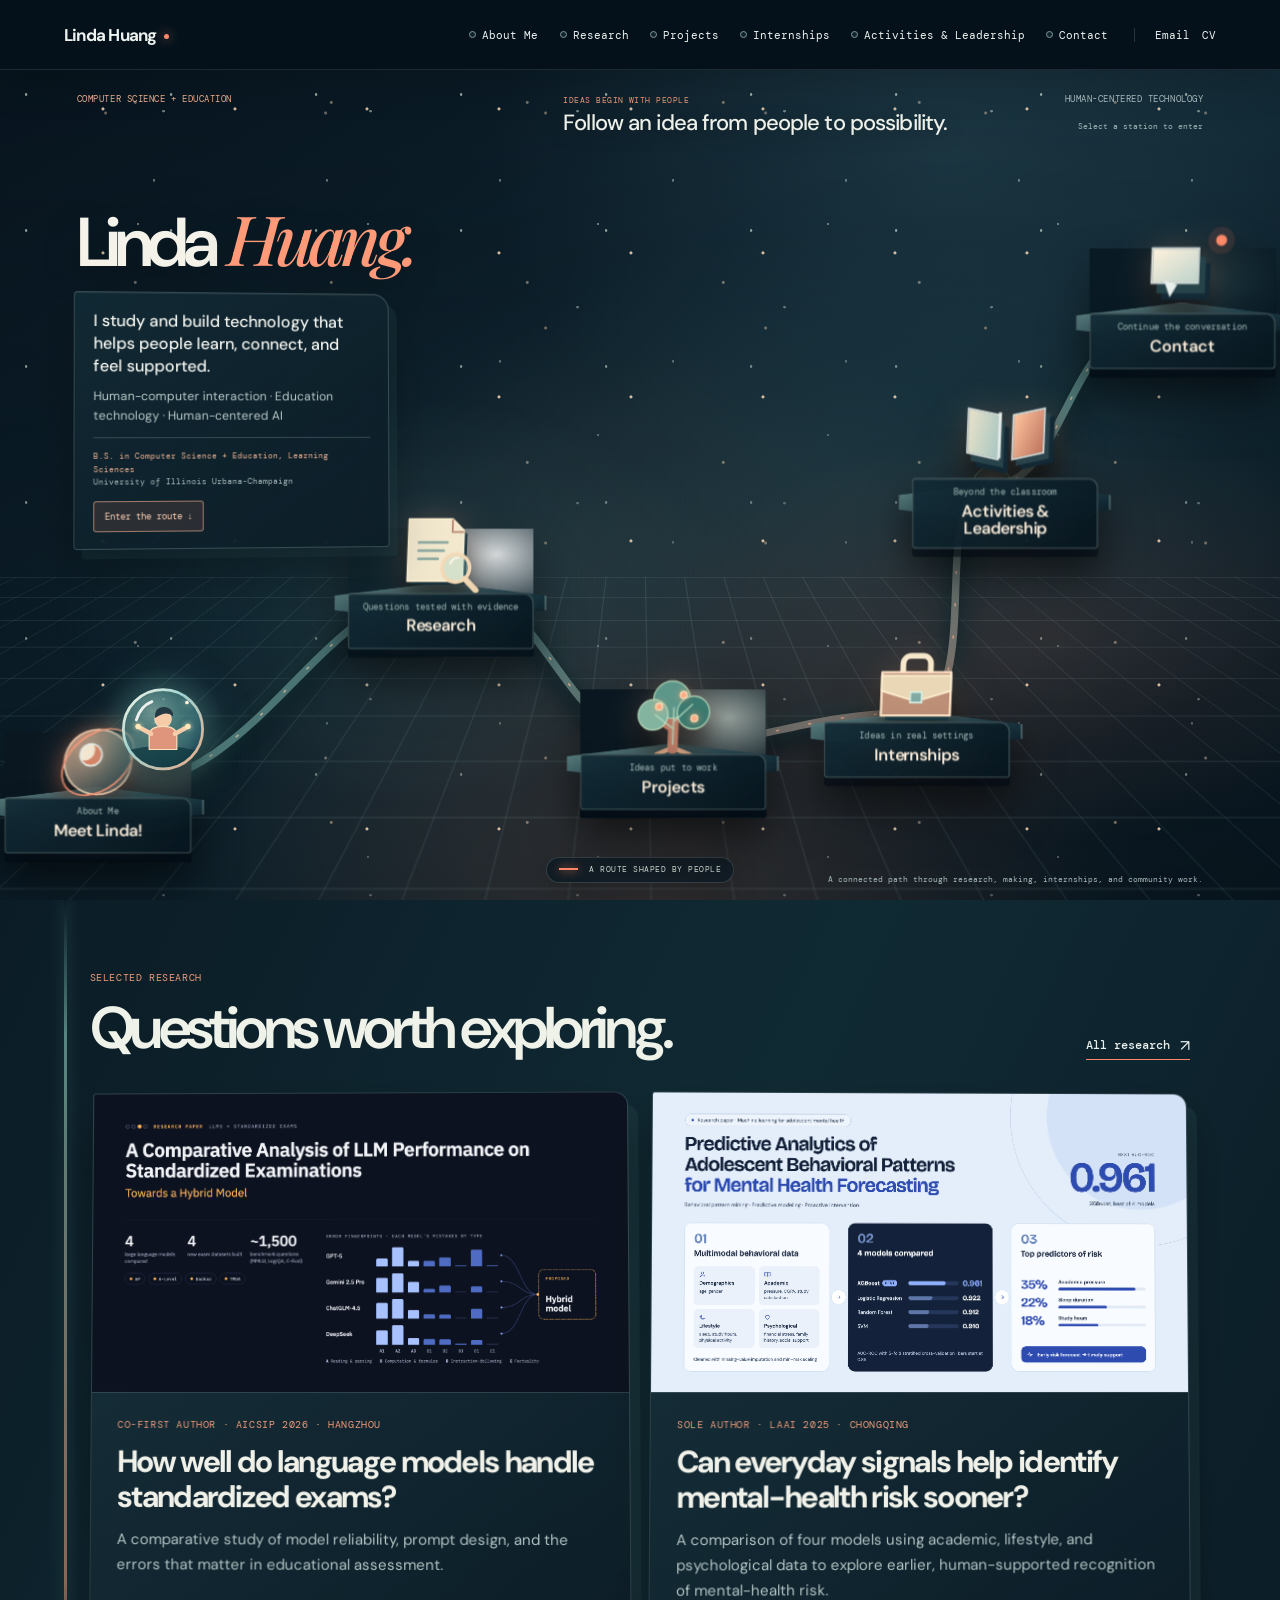
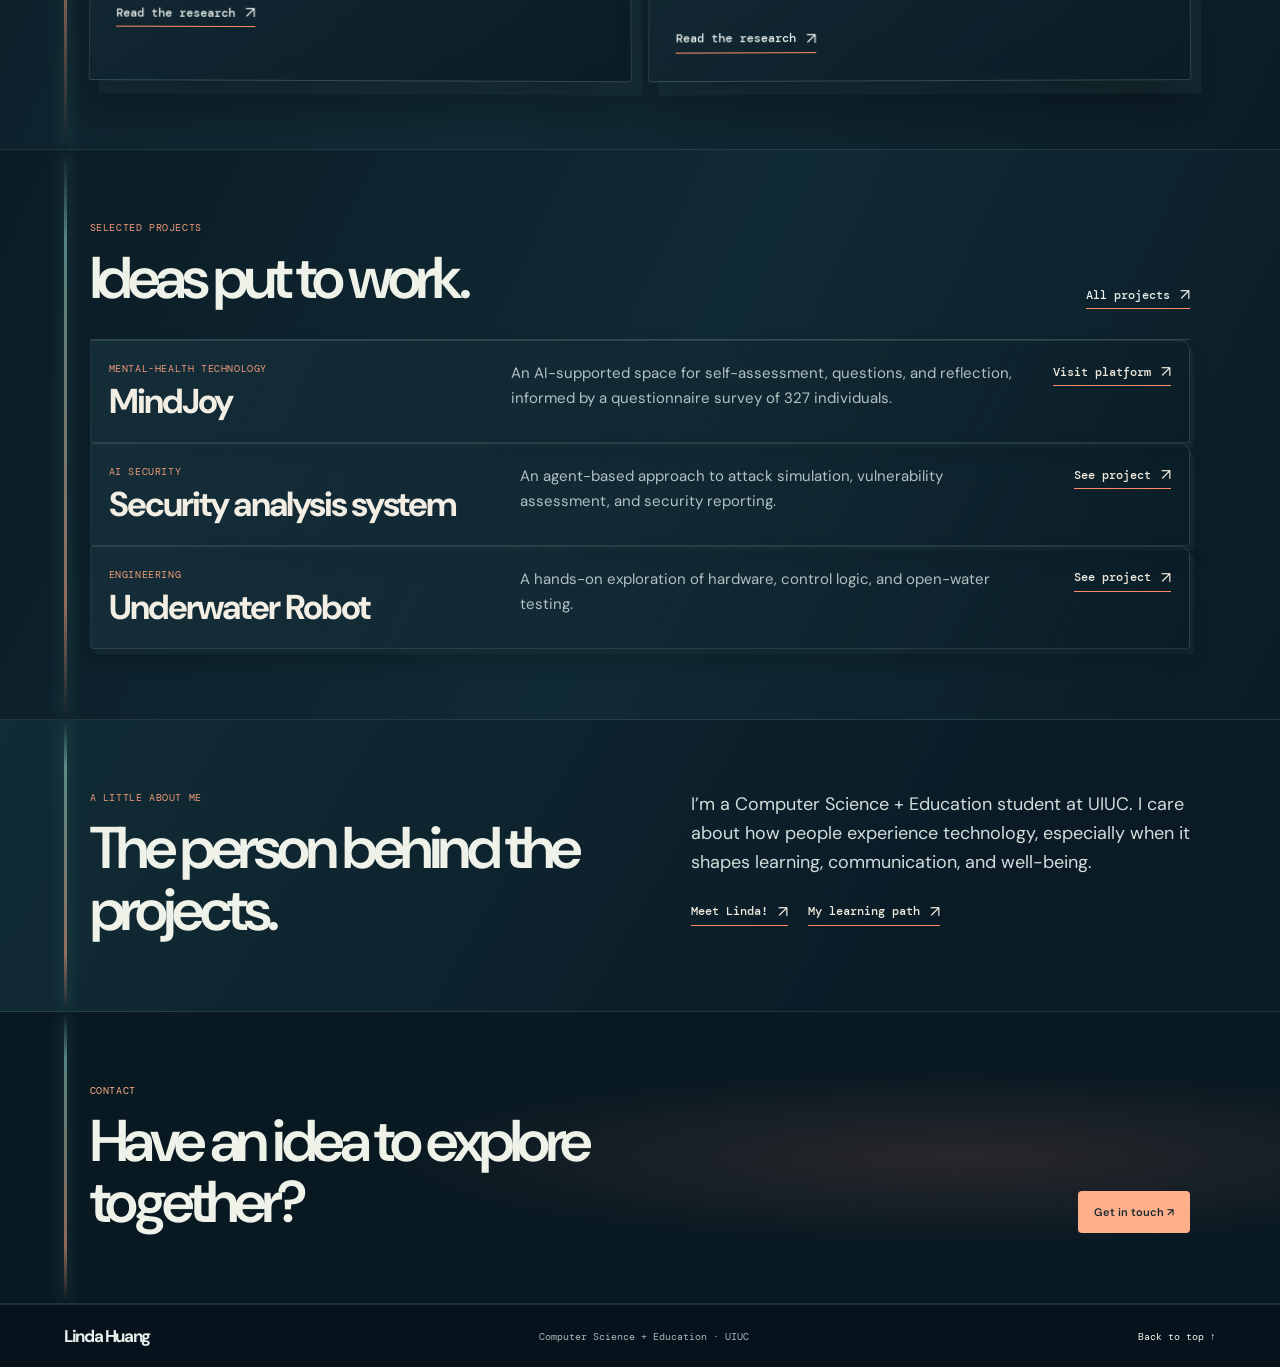
==== commit 448ce9bf: "Point MindJoy links at mindjoy.lingyahuang.com Co-Authored-By: Claude Opus 5.5 <noreply@anthropic.co" ====
--- a/index.html
+++ b/index.html
@@ -135,7 +135,7 @@
     <section class="home-projects" aria-labelledby="home-projects-title">
       <div class="home-section-head"><div><p class="home-kicker">Selected projects</p><h2 id="home-projects-title">Ideas put to work.</h2></div><a class="plain-link" href="projects.html">All projects <span>↗</span></a></div>
       <div class="home-project-list">
-        <article class="home-project-row"><div><p class="home-card-meta">Mental-health technology</p><h3>MindJoy</h3></div><p>An AI-supported space for self-assessment, questions, and reflection, informed by a questionnaire survey of 327 individuals.</p><a class="plain-link" href="http://8.137.13.98/" target="_blank" rel="noopener noreferrer">Visit platform <span>↗</span></a></article>
+        <article class="home-project-row"><div><p class="home-card-meta">Mental-health technology</p><h3>MindJoy</h3></div><p>An AI-supported space for self-assessment, questions, and reflection, informed by a questionnaire survey of 327 individuals.</p><a class="plain-link" href="https://mindjoy.lingyahuang.com/" target="_blank" rel="noopener noreferrer">Visit platform <span>↗</span></a></article>
         <article class="home-project-row"><div><p class="home-card-meta">AI security</p><h3>Security analysis system</h3></div><p>An agent-based approach to attack simulation, vulnerability assessment, and security reporting.</p><a class="plain-link" href="projects.html">See project <span>↗</span></a></article>
         <article class="home-project-row"><div><p class="home-card-meta">Engineering</p><h3>Underwater Robot</h3></div><p>A hands-on exploration of hardware, control logic, and open-water testing.</p><a class="plain-link" href="projects.html">See project <span>↗</span></a></article>
       </div>
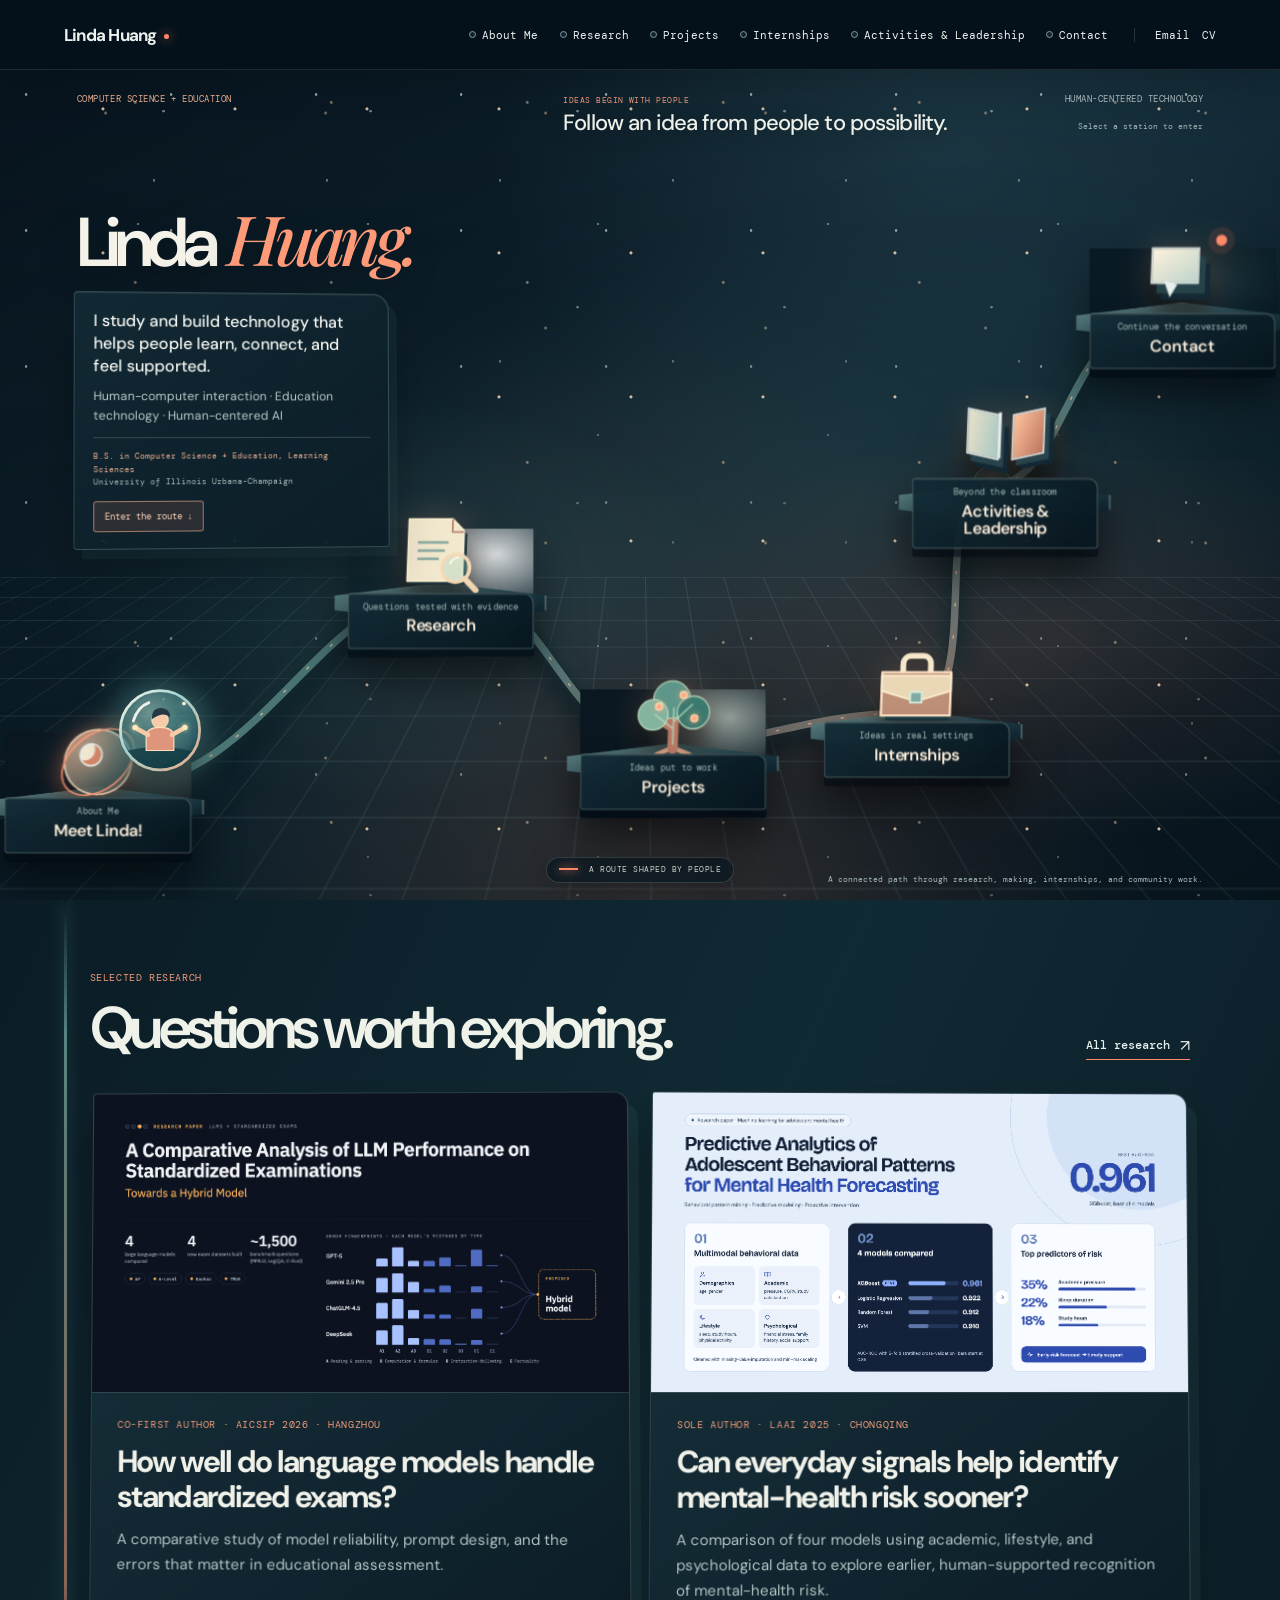
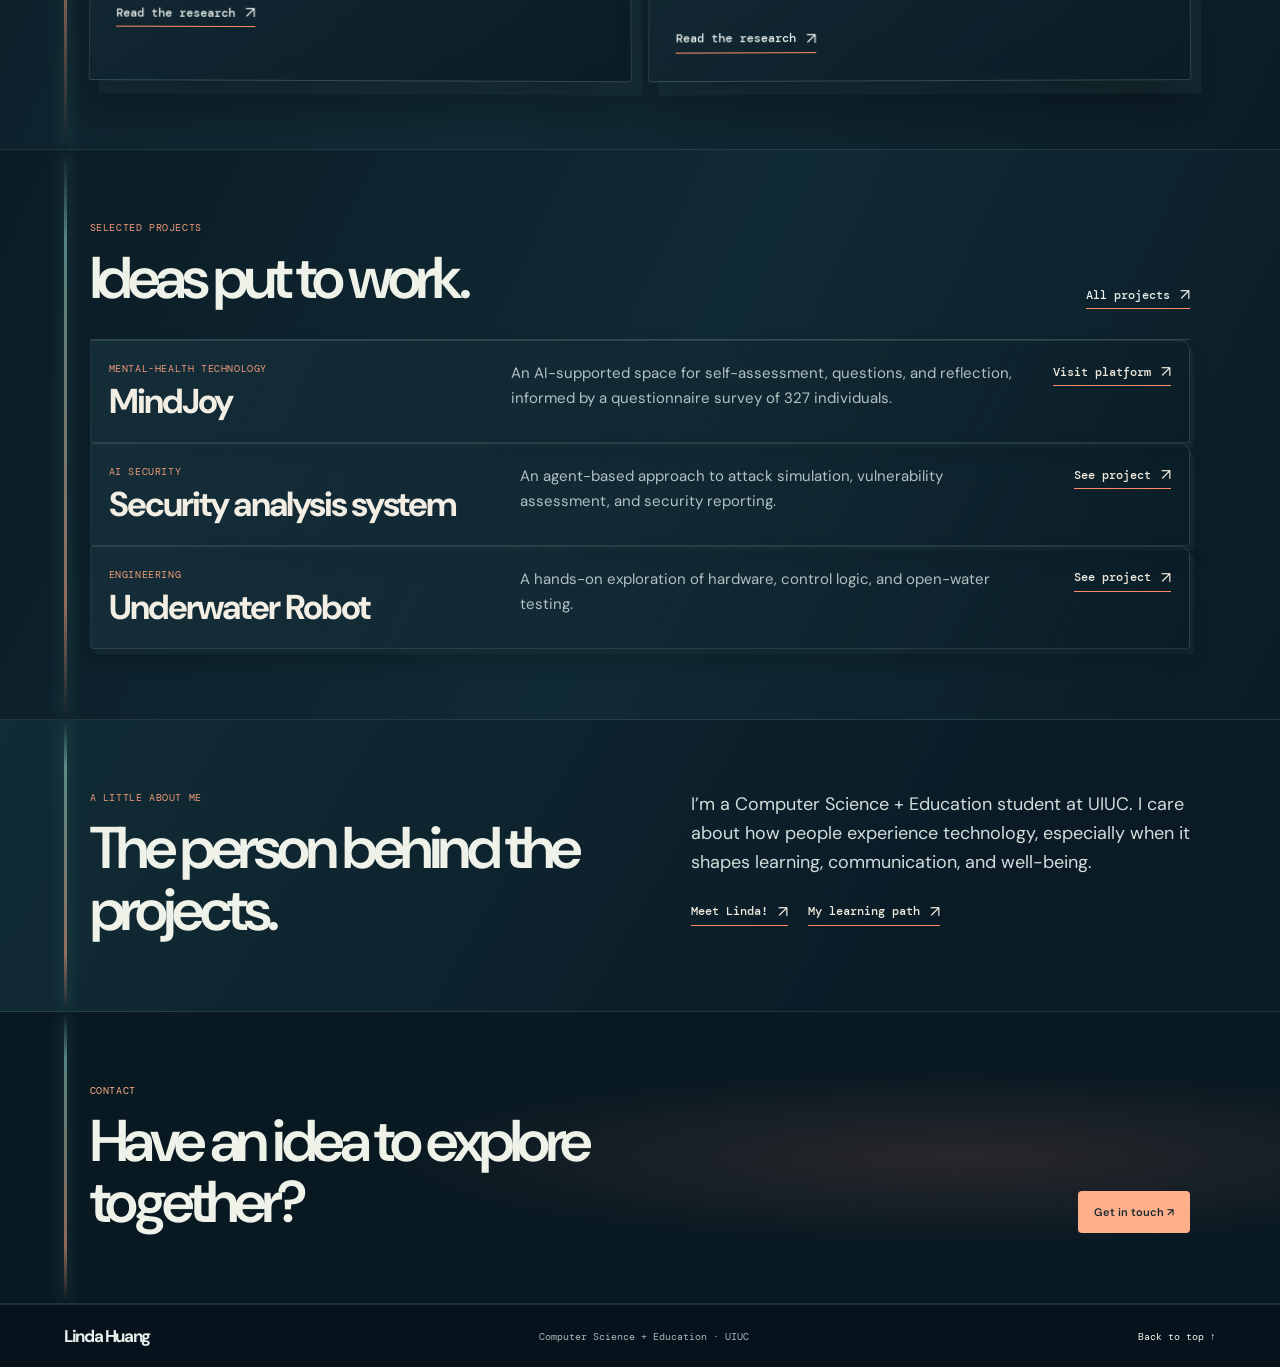
==== commit 4d479f41: "Point MindJoy links at www.mindjoyspace.com Co-Authored-By: Claude Opus 5.5 <noreply@anthropic.com>" ====
--- a/index.html
+++ b/index.html
@@ -135,7 +135,7 @@
     <section class="home-projects" aria-labelledby="home-projects-title">
       <div class="home-section-head"><div><p class="home-kicker">Selected projects</p><h2 id="home-projects-title">Ideas put to work.</h2></div><a class="plain-link" href="projects.html">All projects <span>↗</span></a></div>
       <div class="home-project-list">
-        <article class="home-project-row"><div><p class="home-card-meta">Mental-health technology</p><h3>MindJoy</h3></div><p>An AI-supported space for self-assessment, questions, and reflection, informed by a questionnaire survey of 327 individuals.</p><a class="plain-link" href="https://mindjoy.lingyahuang.com/" target="_blank" rel="noopener noreferrer">Visit platform <span>↗</span></a></article>
+        <article class="home-project-row"><div><p class="home-card-meta">Mental-health technology</p><h3>MindJoy</h3></div><p>An AI-supported space for self-assessment, questions, and reflection, informed by a questionnaire survey of 327 individuals.</p><a class="plain-link" href="https://www.mindjoyspace.com/" target="_blank" rel="noopener noreferrer">Visit platform <span>↗</span></a></article>
         <article class="home-project-row"><div><p class="home-card-meta">AI security</p><h3>Security analysis system</h3></div><p>An agent-based approach to attack simulation, vulnerability assessment, and security reporting.</p><a class="plain-link" href="projects.html">See project <span>↗</span></a></article>
         <article class="home-project-row"><div><p class="home-card-meta">Engineering</p><h3>Underwater Robot</h3></div><p>A hands-on exploration of hardware, control logic, and open-water testing.</p><a class="plain-link" href="projects.html">See project <span>↗</span></a></article>
       </div>
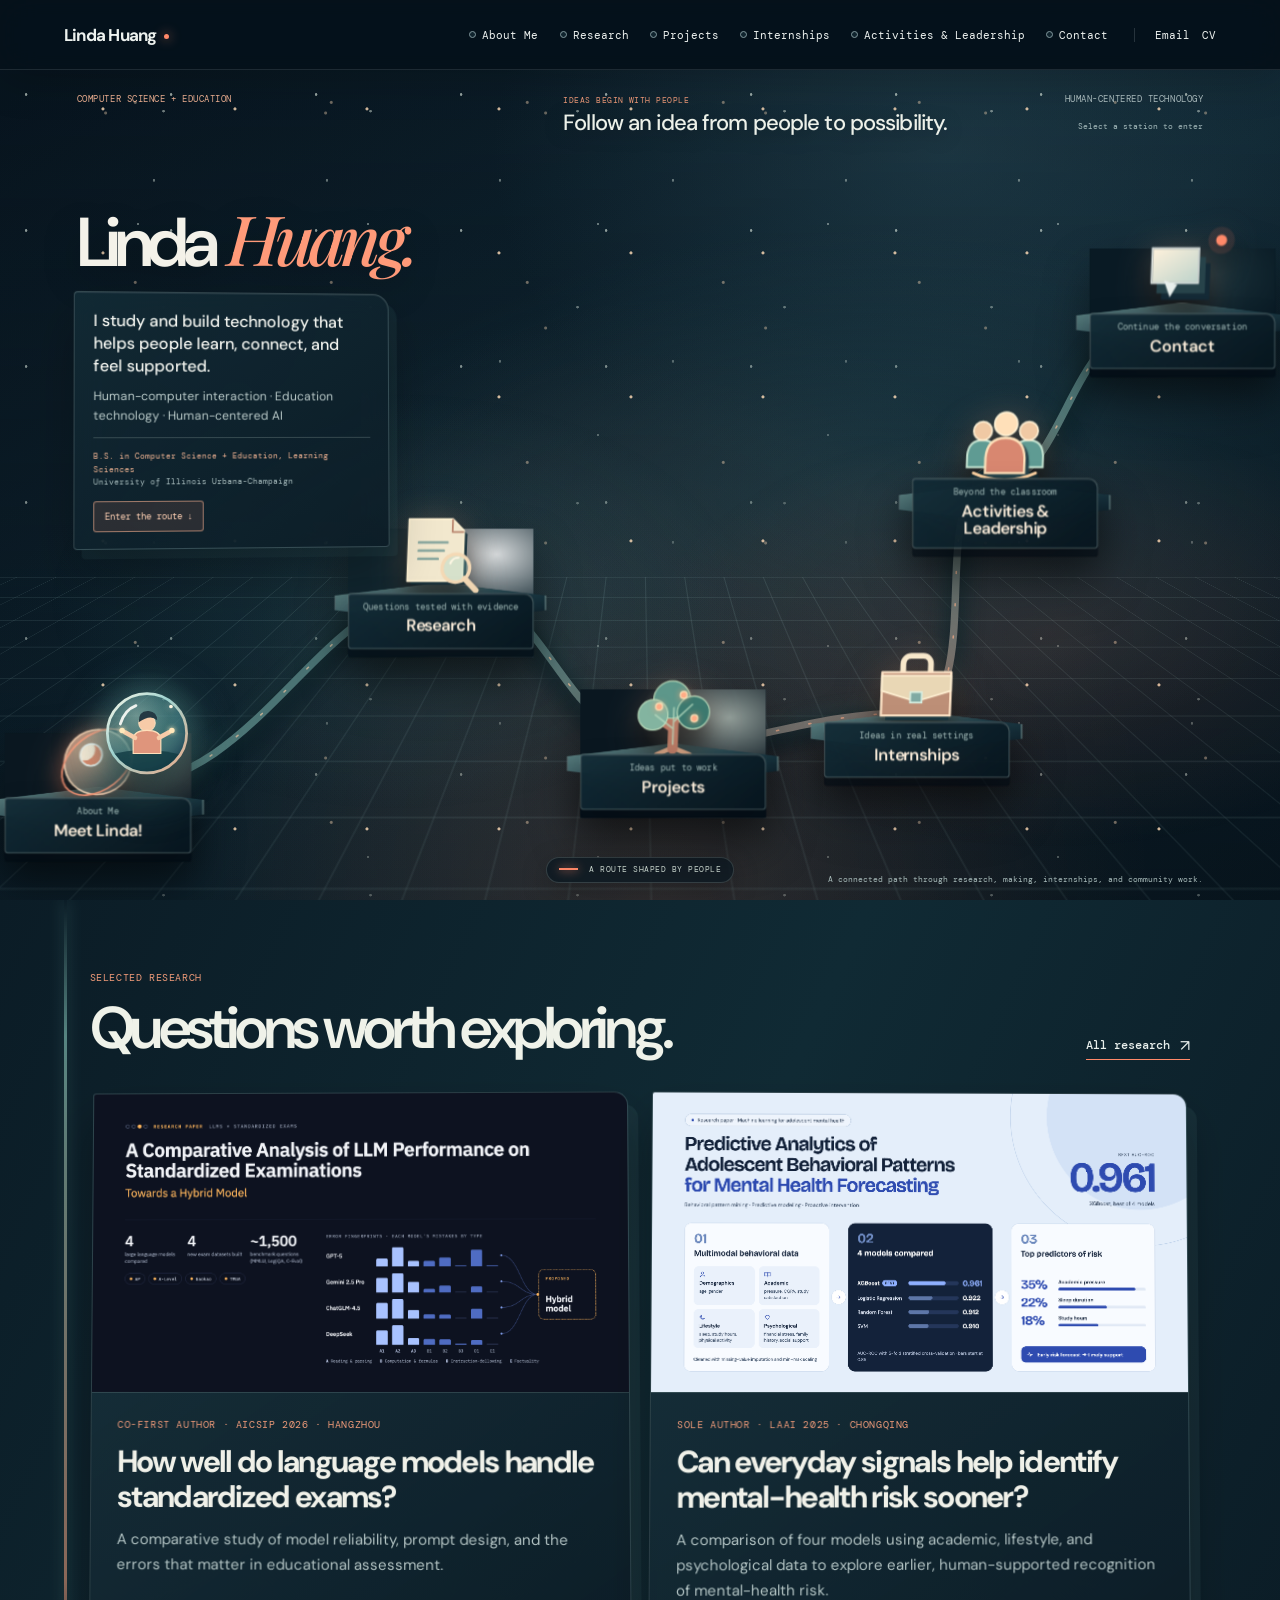
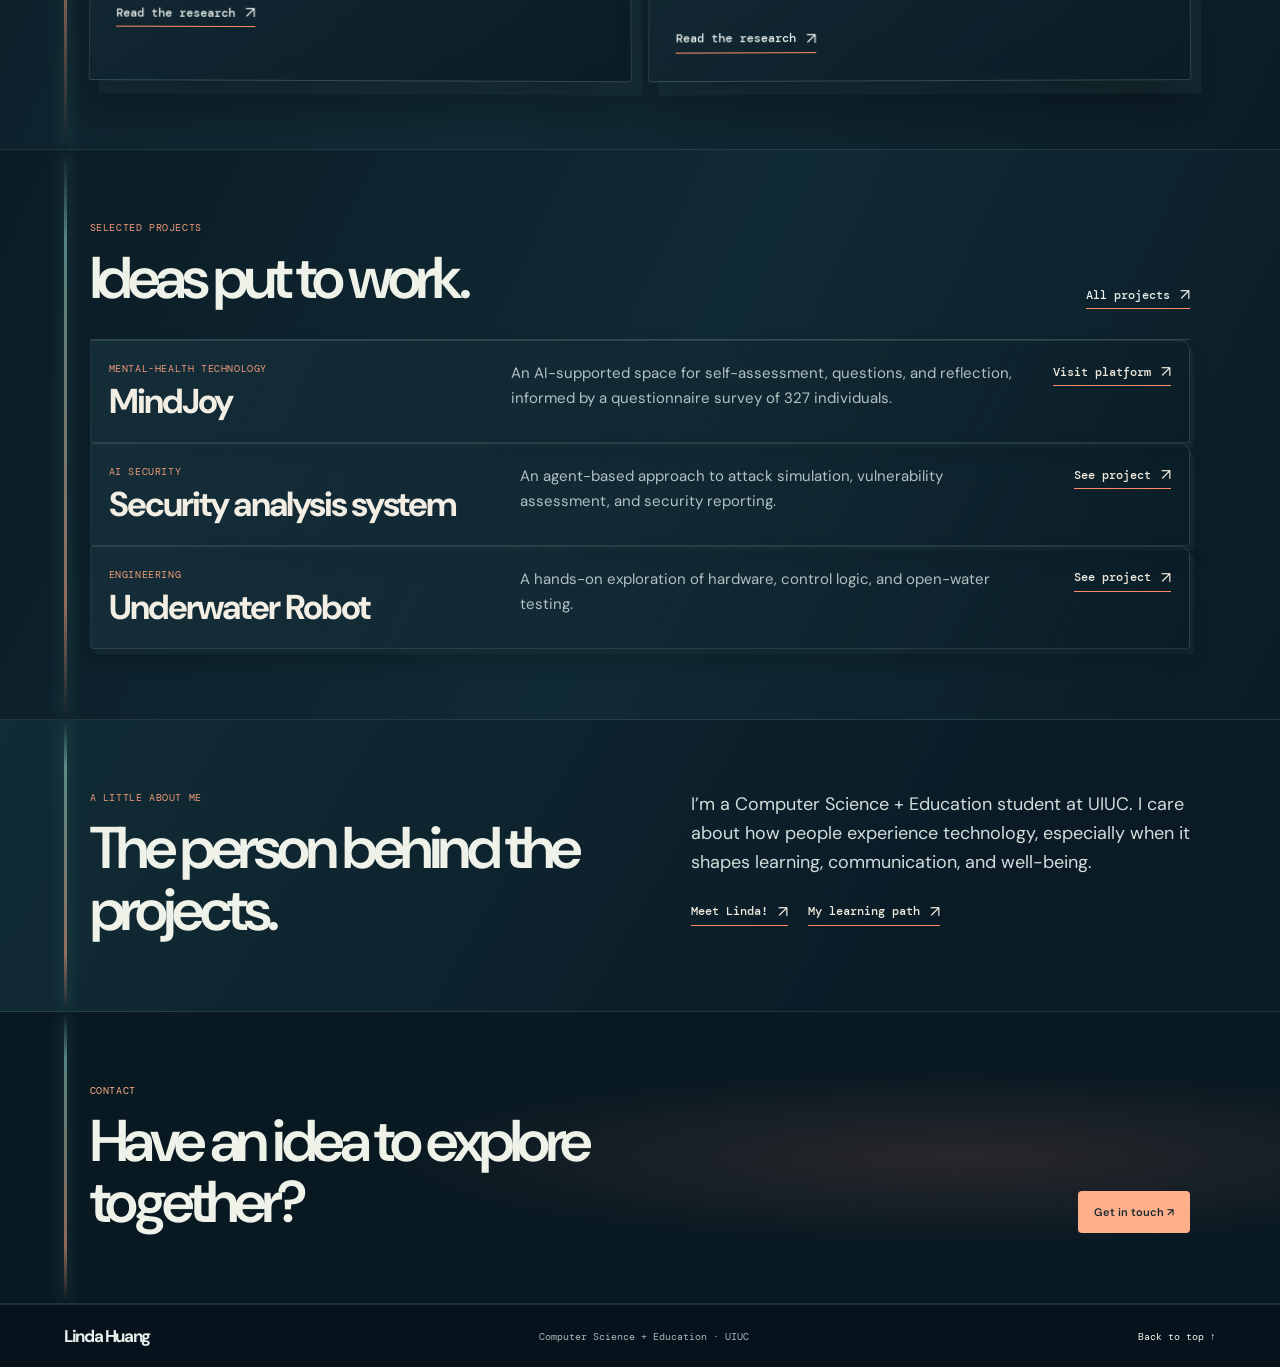
==== commit 76864f1e: "Replace activities route book with community icon" ====
--- a/index.html
+++ b/index.html
@@ -10,7 +10,7 @@
   <link href="https://fonts.googleapis.com/css2?family=DM+Mono:wght@400;500&family=DM+Sans:wght@400;500;700&family=Playfair+Display:ital,wght@0,600;1,500&display=swap" rel="stylesheet">
   <link rel="stylesheet" href="styles.css?v=20261101-editorial">
   <link rel="stylesheet" href="editorial.css?v=20261103-llm-cover-v1">
-  <link rel="stylesheet" href="world.css?v=20261104-internships-v1">
+  <link rel="stylesheet" href="world.css?v=20261109-community-icon-v1">
 </head>
 <body class="page-home page-editorial">
   <header class="nav">
@@ -72,9 +72,11 @@
                   <circle class="orb-scene-detail" cx="23" cy="47" r="3"/><circle class="orb-scene-detail" cx="77" cy="47" r="3"/>
                 </g>
                 <g class="orb-scene orb-scene-extracurricular">
-                  <circle class="orb-person-head" cx="48" cy="38" r="9"/><path class="orb-person-hair" d="M39 38q1-14 12-12 7 1 7 8-8-5-19 4Z"/>
-                  <path class="orb-person-body" d="M34 72V57q2-10 14-10 15 0 16 10v15Z"/><path class="orb-person-arm" d="m38 56 8 5m17-5-9 5"/>
-                  <path class="orb-book" d="M29 61q11-4 21 2 10-6 21-2v13q-11-4-21 2-10-6-21-2Z"/><path class="orb-book-spine" d="M50 63v13"/>
+                  <path class="orb-community-body" d="M15 76V68q1-9 11-9t11 9v8Zm48 0V68q1-9 11-9t11 9v8Z"/>
+                  <circle class="orb-community-head" cx="26" cy="52" r="6"/><circle class="orb-community-head" cx="74" cy="52" r="6"/>
+                  <circle class="orb-person-head" cx="50" cy="36" r="9"/><path class="orb-person-hair" d="M41 36q1-13 12-12 8 1 8 8-9-5-20 4Z"/>
+                  <path class="orb-person-body" d="M36 73V55q2-10 14-10t14 10v18Z"/><path class="orb-person-arm" d="m38 57-10 7m34-7 10 7"/>
+                  <path class="orb-community-arc" d="M22 76q28 12 56 0"/>
                 </g>
                 <g class="orb-scene orb-scene-research">
                   <circle class="orb-person-head" cx="43" cy="39" r="9"/><path class="orb-person-hair" d="M34 39q0-14 11-12 8 1 8 9-8-5-19 3Z"/>
@@ -110,7 +112,7 @@
           <a class="route-station station-research" href="research.html"><span class="station-object object-paper-search" aria-hidden="true"><svg viewBox="0 0 80 76" focusable="false"><path class="art-paper-shadow" d="M14 8h38l10 10v43H14Z"/><path class="art-paper" d="M11 5h38l10 10v43H11Z"/><path class="art-paper-fold" d="M49 5v11h10"/><path class="art-paper-line" d="M20 25h25M20 32h22M20 39h17"/><circle class="art-search-lens" cx="53" cy="47" r="12"/><path class="art-search-handle" d="m61 56 10 10"/><path class="art-search-glint" d="M48 43a7 7 0 0 1 7-5"/></svg></span><span class="station-copy"><small>Questions tested with evidence</small><strong>Research</strong></span></a>
           <a class="route-station station-projects" href="projects.html"><span class="station-object object-tree" aria-hidden="true"><svg viewBox="0 0 80 76" focusable="false"><path class="art-tree-roots" d="M40 63 26 69m14-6 15 6"/><path class="art-tree-trunk" d="M40 64V29m0 17L23 35m17 5 18-17"/><circle class="art-tree-leaf art-tree-leaf-one" cx="38" cy="22" r="16"/><circle class="art-tree-leaf art-tree-leaf-two" cx="22" cy="35" r="13"/><circle class="art-tree-leaf art-tree-leaf-three" cx="57" cy="33" r="14"/><path class="art-tree-branch" d="M40 60V29m0 18L24 35m16 6 16-15"/><circle class="art-tree-fruit" cx="27" cy="28" r="3"/><circle class="art-tree-fruit" cx="48" cy="18" r="3"/><circle class="art-tree-fruit" cx="58" cy="38" r="3"/></svg></span><span class="station-copy"><small>Ideas put to work</small><strong>Projects</strong></span></a>
           <a class="route-station station-internship" href="internship.html"><span class="station-object object-briefcase" aria-hidden="true"><svg viewBox="0 0 80 76" focusable="false"><path class="art-case-shadow" d="M14 29h55v38H14Z"/><path class="art-case-handle" d="M28 27v-8c0-4 3-7 7-7h10c4 0 7 3 7 7v8"/><path class="art-case" d="M10 26h60v37H10Z"/><path class="art-case-lid" d="M10 29h60v13L40 51 10 42Z"/><path class="art-case-clasp" d="M35 43h10v9H35Z"/></svg></span><span class="station-copy"><small>Ideas in real settings</small><strong>Internships</strong></span></a>
-          <a class="route-station station-extracurricular" href="extracurricular.html"><span class="station-object object-book" aria-hidden="true"><i></i><i></i><b></b></span><span class="station-copy"><small>Beyond the classroom</small><strong>Activities &amp; Leadership</strong></span></a>
+          <a class="route-station station-extracurricular" href="extracurricular.html"><span class="station-object object-community" aria-hidden="true"><svg viewBox="0 0 80 76" focusable="false"><ellipse class="art-community-shadow" cx="40" cy="67" rx="30" ry="6"/><path class="art-community-side-body" d="M7 59V49q1-13 13-13t13 13v10Zm40 0V49q1-13 13-13t13 13v10Z"/><circle class="art-community-side-head" cx="20" cy="28" r="8"/><circle class="art-community-side-head" cx="60" cy="28" r="8"/><path class="art-community-front-body" d="M23 64V51q1-17 17-17t17 17v13Z"/><circle class="art-community-front-head" cx="40" cy="22" r="10"/><path class="art-community-link" d="M13 64q27 12 54 0"/></svg></span><span class="station-copy"><small>Beyond the classroom</small><strong>Activities &amp; Leadership</strong></span></a>
           <a class="route-station station-contact" href="contact.html"><span class="station-object object-signal" aria-hidden="true"><i></i><i></i><b></b></span><span class="station-copy"><small>Continue the conversation</small><strong>Contact</strong></span></a>
           <p class="route-thread-label"><span></span> A route shaped by people</p>
         </div>
--- a/world.css
+++ b/world.css
@@ -268,9 +268,6 @@
 .station-object.object-path i:first-child { width: 35px; height: 28px; left: 8px; top: 12px; border-left: 2px solid var(--accent); border-bottom: 2px solid var(--accent); border-radius: 0 0 0 19px; transform: skewY(-17deg); }
 .station-object.object-path i:nth-child(2) { width: 23px; height: 22px; right: 4px; top: 4px; border: 1px solid var(--ink); background: var(--sage); transform: rotate(16deg) skewY(-9deg); box-shadow: 4px 5px 0 rgba(24,51,47,.15); }
 .station-object.object-path b { width: 7px; height: 7px; left: 7px; bottom: 3px; border-radius: 50%; background: var(--accent); box-shadow: 27px -18px 0 var(--accent); }
-.station-object.object-book i:first-child { width: 21px; height: 29px; top: 8px; left: 5px; border: 1px solid var(--ink); background: #fff; transform: skewY(12deg); box-shadow: 3px 3px 0 #d8e2d7; }
-.station-object.object-book i:nth-child(2) { width: 21px; height: 29px; top: 8px; right: 5px; border: 1px solid var(--ink); background: var(--peach); transform: skewY(-12deg); box-shadow: 3px 3px 0 rgba(24,51,47,.2); }
-.station-object.object-book b { width: 2px; height: 29px; top: 9px; left: 25px; background: var(--ink); }
 .station-object.object-data i { bottom: 7px; left: 7px; width: 8px; height: 16px; background: #afc5b2; border: 1px solid var(--ink); box-shadow: 13px -9px 0 -1px #e8bba6, 25px -20px 0 -1px #9db6a1, 37px -28px 0 -1px #d86b54; }
 .station-object.object-data i:nth-child(2) { inset: auto 0 3px 4px; width: 46px; height: 1px; background: var(--ink); box-shadow: none; }
 .station-object.object-data b { width: 7px; height: 7px; right: 4px; top: 2px; border-radius: 50%; background: var(--accent); box-shadow: 0 0 0 5px rgba(216,107,84,.13); }
@@ -979,8 +976,6 @@
 .station-object.object-orbit i:nth-child(2) { border-color: #ff9877; box-shadow: 0 0 14px rgba(255,137,105,.38); }
 .station-object.object-orbit b { background: #f5e7d2; box-shadow: inset -4px -3px 0 #d78567, 0 0 14px rgba(255,213,170,.45); }
 .station-object.object-path i:nth-child(2) { background: linear-gradient(145deg, #d9c9aa, #b8755f 52%, #365c64); box-shadow: 5px 8px 0 #142a37; }
-.station-object.object-book i:first-child { background: linear-gradient(100deg,#e9e2c9,#a9c7c2); box-shadow: 3px 4px 0 #29444c, 6px 7px 0 #132935; }
-.station-object.object-book i:nth-child(2) { background: linear-gradient(115deg,#ffc49e,#be755f); box-shadow: 3px 4px 0 #2b434b, 6px 7px 0 #132935; }
 .station-object.object-data i:first-child { background: #a9d0c7; box-shadow: 13px -9px 0 -1px #edb292, 25px -20px 0 -1px #83b1b0, 37px -28px 0 -1px #ff8969; }
 .station-object.object-data i:nth-child(2) { background: #d1d4c7; }
 .station-object.object-cube i:first-child { background: linear-gradient(145deg,#f4e2c7,#b9a28d); box-shadow: 6px 8px 0 #162d38; }
@@ -1389,8 +1384,9 @@
 .orb-person-body { fill: #df957c; stroke: #ffe0bb; stroke-width: 1.3; }
 .orb-person-arm { fill: none; stroke: #f7cba8; stroke-width: 5; stroke-linecap: round; stroke-linejoin: round; }
 .orb-scene-detail { fill: #ffe8bb; filter: drop-shadow(0 0 3px #ffe8bb); }
-.orb-book { fill: #fff1d5; stroke: #7eafa6; stroke-width: 1.8; stroke-linejoin: round; }
-.orb-book-spine { fill: none; stroke: #bf846e; stroke-width: 1.5; }
+.orb-community-body { fill: #8abbb0; stroke: #d3e9cf; stroke-width: 1.3; }
+.orb-community-head { fill: #f4c7a5; stroke: #ffe4c1; stroke-width: 1; }
+.orb-community-arc { fill: none; stroke: #ffdfa9; stroke-width: 2; stroke-linecap: round; }
 .orb-research-lens { fill: rgba(204,247,230,.33); stroke: #fff2cf; stroke-width: 3; }
 .orb-research-handle { fill: none; stroke: #fff2cf; stroke-width: 3; stroke-linecap: round; }
 .orb-research-point { fill: #ffe3a6; }
@@ -1521,6 +1517,7 @@
 .object-paper-search svg,
 .object-tree svg,
 .object-briefcase svg,
+.object-community svg,
 .object-heart svg { display: block; width: 100%; height: 100%; overflow: visible; }
 .art-paper-shadow { fill: #122e38; opacity: .9; }
 .art-paper { fill: #f2e8ce; stroke: #fff2d3; stroke-width: 1.5; stroke-linejoin: round; }
@@ -1542,6 +1539,12 @@
 .art-case { fill: #bd8f77; stroke: #ffe5c8; stroke-width: 2; stroke-linejoin: round; }
 .art-case-lid { fill: #e9d7b5; stroke: #fff0d3; stroke-width: 1.5; stroke-linejoin: round; }
 .art-case-clasp { fill: #80aaa3; stroke: #d9efe1; stroke-width: 1.5; }
+.art-community-shadow { fill: #102b35; opacity: .75; }
+.art-community-side-body { fill: #5f9b93; stroke: #c9e7d4; stroke-width: 1.7; }
+.art-community-side-head { fill: #f0c9a4; stroke: #fff0d4; stroke-width: 1.5; }
+.art-community-front-body { fill: #d88770; stroke: #ffe2bb; stroke-width: 2; filter: drop-shadow(3px 3px 0 #25434b); }
+.art-community-front-head { fill: #ffe0b9; stroke: #fff3d6; stroke-width: 1.5; }
+.art-community-link { fill: none; stroke: #ffd3a2; stroke-width: 2.5; stroke-linecap: round; }
 .art-heart-shadow { fill: #132d37; }
 .art-heart { fill: #e69079; stroke: #ffe0be; stroke-width: 2; stroke-linejoin: round; }
 .art-heart-glint { fill: none; stroke: #fff1d8; stroke-width: 2; stroke-linecap: round; }
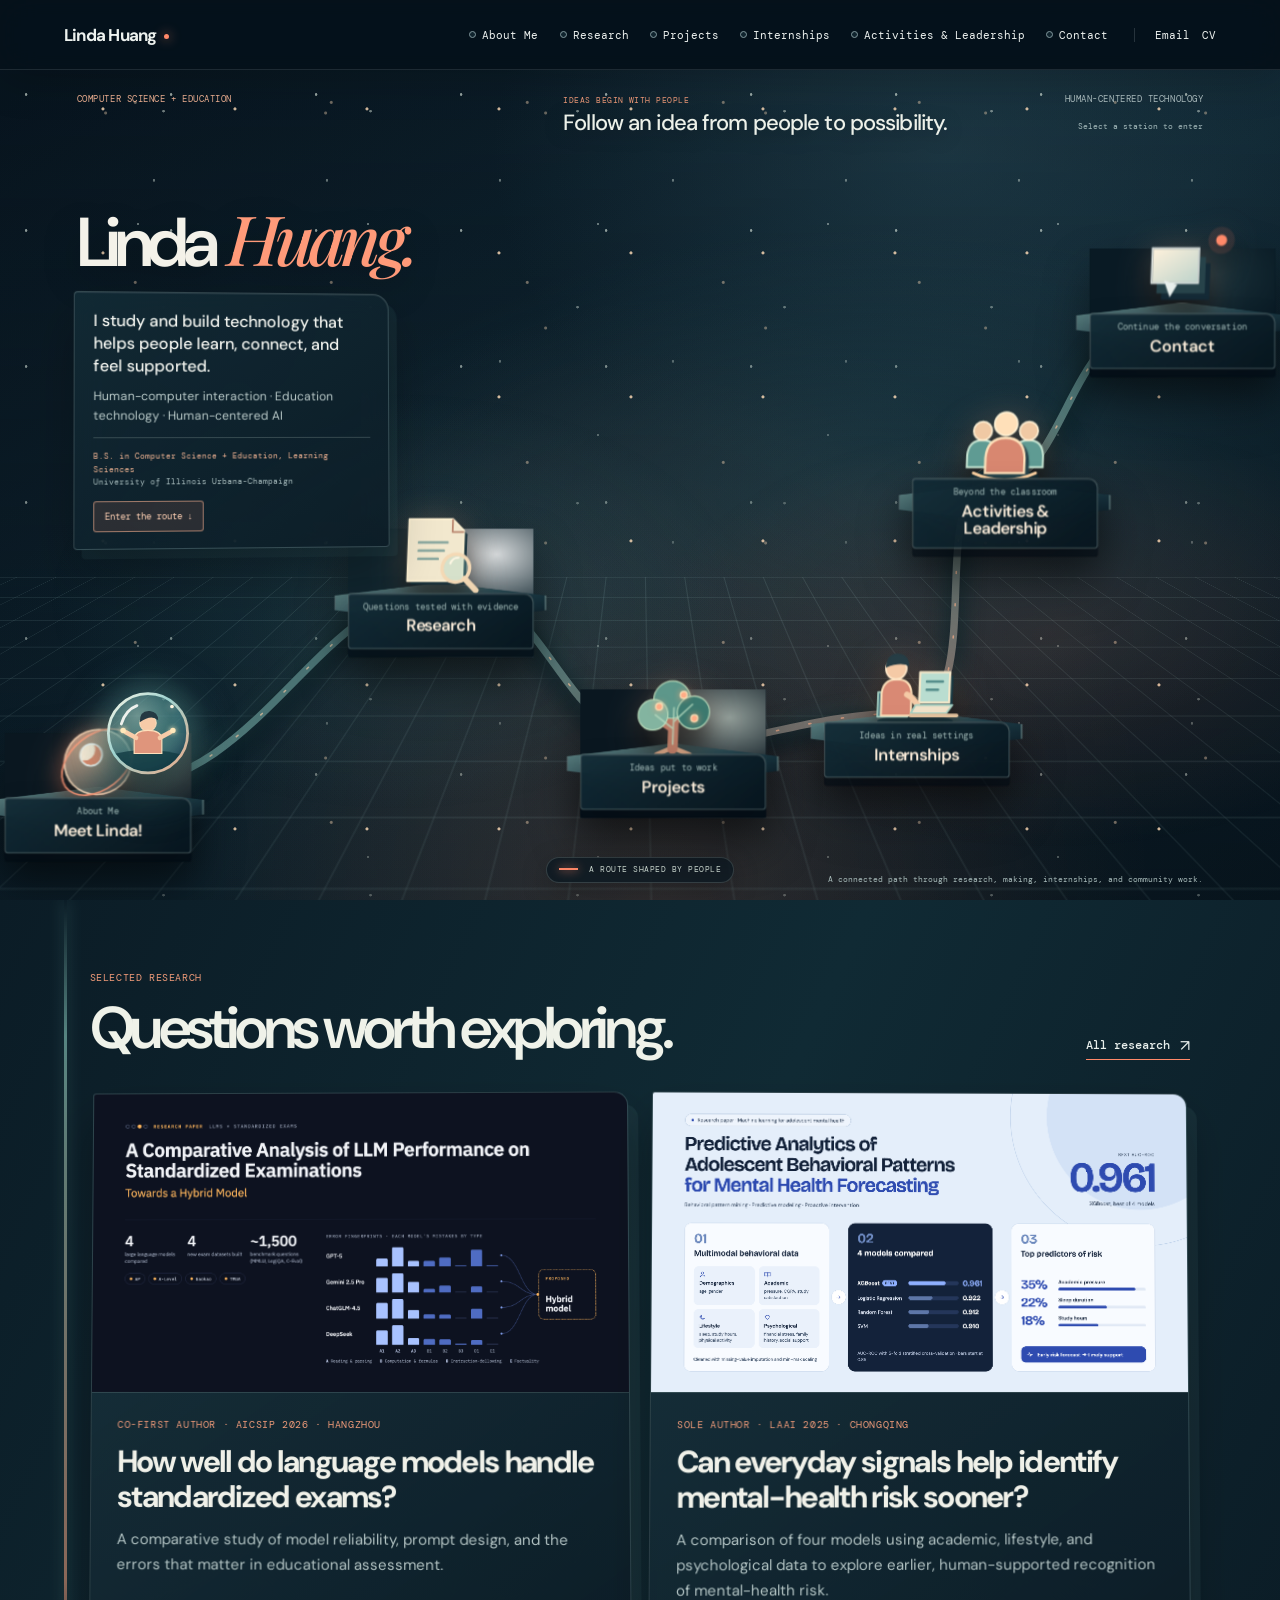
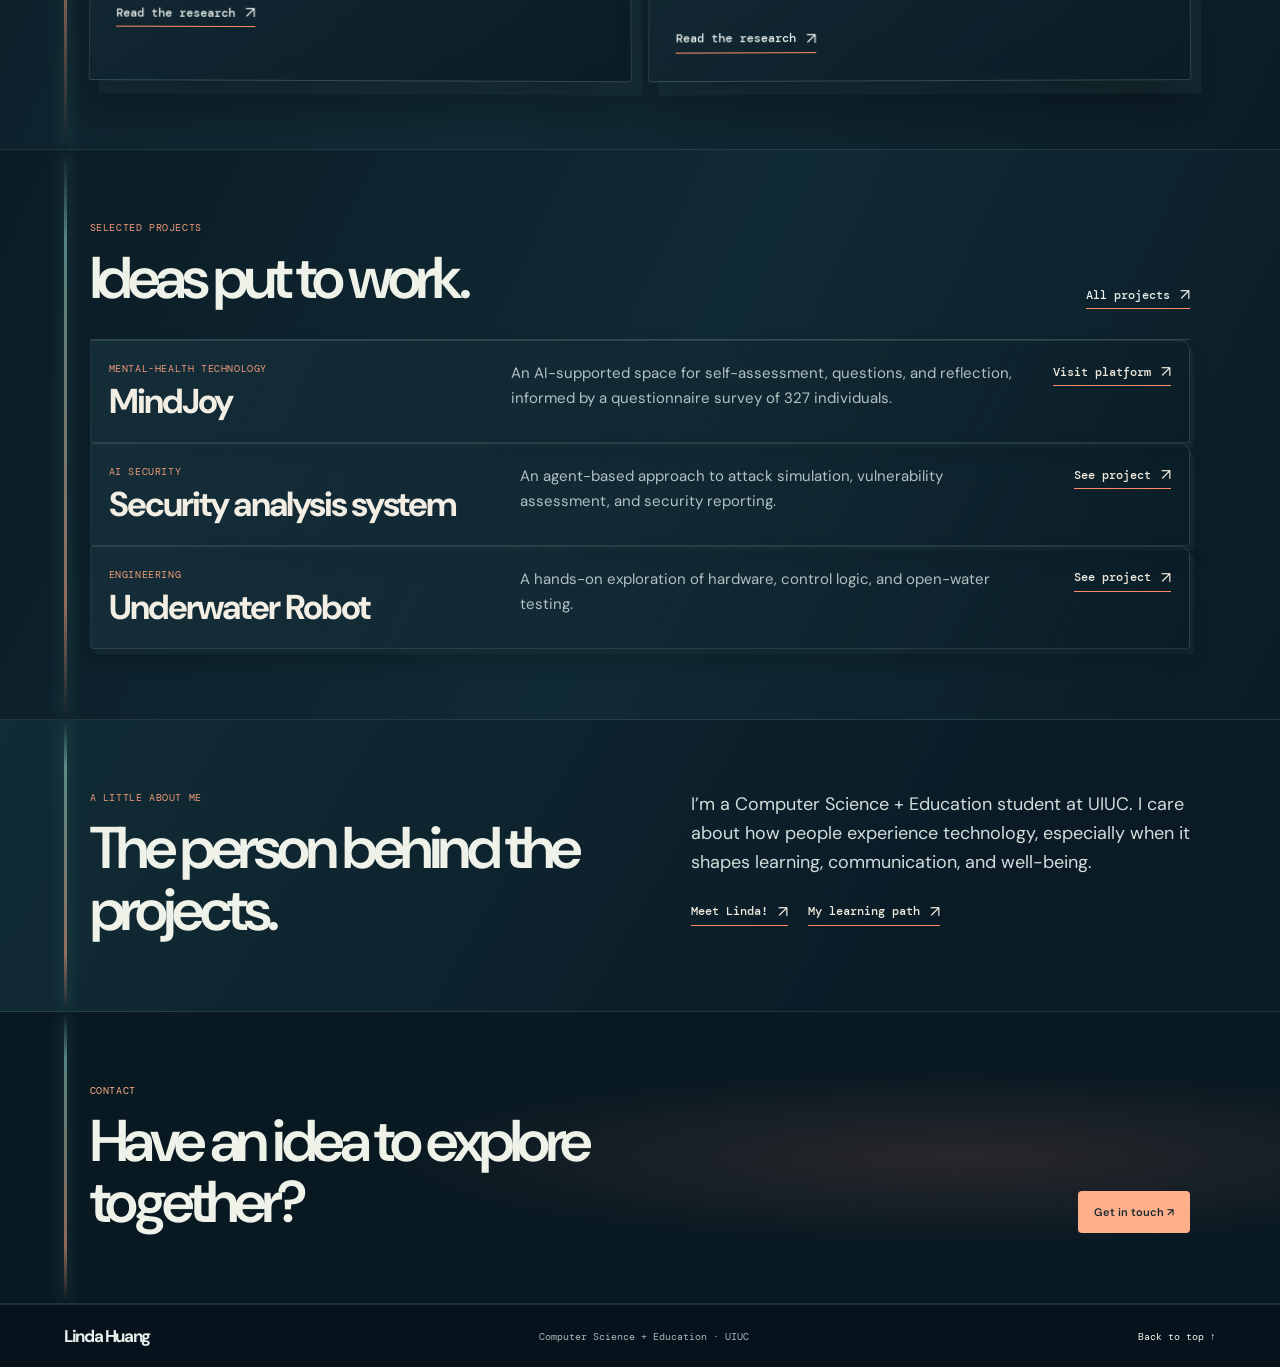
==== commit 27a40af5: "Show working person at internship station" ====
--- a/index.html
+++ b/index.html
@@ -10,7 +10,7 @@
   <link href="https://fonts.googleapis.com/css2?family=DM+Mono:wght@400;500&family=DM+Sans:wght@400;500;700&family=Playfair+Display:ital,wght@0,600;1,500&display=swap" rel="stylesheet">
   <link rel="stylesheet" href="styles.css?v=20261101-editorial">
   <link rel="stylesheet" href="editorial.css?v=20261103-llm-cover-v1">
-  <link rel="stylesheet" href="world.css?v=20261109-community-icon-v1">
+  <link rel="stylesheet" href="world.css?v=20261109-workstation-icon-v1">
 </head>
 <body class="page-home page-editorial">
   <header class="nav">
@@ -89,9 +89,10 @@
                   <path class="orb-sapling" d="M70 71V52m0 8-7-7m7 3 8-8"/><path class="orb-sapling-leaf" d="M58 51q8-2 10 6-8 2-10-6Zm21-8q0 9-9 11 0-9 9-11Z"/>
                 </g>
                 <g class="orb-scene orb-scene-internship">
-                  <circle class="orb-person-head" cx="42" cy="39" r="9"/><path class="orb-person-hair" d="M33 39q0-14 11-12 8 1 8 9-8-5-19 3Z"/>
-                  <path class="orb-person-body" d="M28 72V57q2-10 14-10 13 0 15 10v15Z"/><path class="orb-person-arm" d="m54 56 9 5"/>
-                  <rect class="orb-screen" x="60" y="48" width="22" height="16" rx="2"/><path class="orb-screen-line" d="M57 67h28m-20-14h12"/>
+                  <circle class="orb-person-head" cx="38" cy="38" r="9"/><path class="orb-person-hair" d="M29 38q0-14 11-12 8 1 8 9-8-5-19 3Z"/>
+                  <path class="orb-person-body" d="M24 73V55q2-10 14-10 13 0 15 10v18Z"/>
+                  <rect class="orb-screen" x="59" y="42" width="24" height="18" rx="2"/><path class="orb-screen-line" d="M64 48h12m-12 5h8"/>
+                  <path class="orb-person-arm" d="m48 55 8 7"/><path class="orb-keyboard" d="M57 61h29l-4 6H53Z"/><path class="orb-desk" d="M52 70h36"/>
                 </g>
                 <g class="orb-scene orb-scene-contact">
                   <circle class="orb-person-head" cx="45" cy="39" r="9"/><path class="orb-person-hair" d="M36 39q0-14 11-12 8 1 8 9-8-5-19 3Z"/>
@@ -111,7 +112,7 @@
           <a class="route-station station-about" href="about.html"><span class="station-object object-orbit" aria-hidden="true"><i></i><i></i><b></b></span><span class="station-copy"><small>About Me</small><strong>Meet Linda!</strong></span></a>
           <a class="route-station station-research" href="research.html"><span class="station-object object-paper-search" aria-hidden="true"><svg viewBox="0 0 80 76" focusable="false"><path class="art-paper-shadow" d="M14 8h38l10 10v43H14Z"/><path class="art-paper" d="M11 5h38l10 10v43H11Z"/><path class="art-paper-fold" d="M49 5v11h10"/><path class="art-paper-line" d="M20 25h25M20 32h22M20 39h17"/><circle class="art-search-lens" cx="53" cy="47" r="12"/><path class="art-search-handle" d="m61 56 10 10"/><path class="art-search-glint" d="M48 43a7 7 0 0 1 7-5"/></svg></span><span class="station-copy"><small>Questions tested with evidence</small><strong>Research</strong></span></a>
           <a class="route-station station-projects" href="projects.html"><span class="station-object object-tree" aria-hidden="true"><svg viewBox="0 0 80 76" focusable="false"><path class="art-tree-roots" d="M40 63 26 69m14-6 15 6"/><path class="art-tree-trunk" d="M40 64V29m0 17L23 35m17 5 18-17"/><circle class="art-tree-leaf art-tree-leaf-one" cx="38" cy="22" r="16"/><circle class="art-tree-leaf art-tree-leaf-two" cx="22" cy="35" r="13"/><circle class="art-tree-leaf art-tree-leaf-three" cx="57" cy="33" r="14"/><path class="art-tree-branch" d="M40 60V29m0 18L24 35m16 6 16-15"/><circle class="art-tree-fruit" cx="27" cy="28" r="3"/><circle class="art-tree-fruit" cx="48" cy="18" r="3"/><circle class="art-tree-fruit" cx="58" cy="38" r="3"/></svg></span><span class="station-copy"><small>Ideas put to work</small><strong>Projects</strong></span></a>
-          <a class="route-station station-internship" href="internship.html"><span class="station-object object-briefcase" aria-hidden="true"><svg viewBox="0 0 80 76" focusable="false"><path class="art-case-shadow" d="M14 29h55v38H14Z"/><path class="art-case-handle" d="M28 27v-8c0-4 3-7 7-7h10c4 0 7 3 7 7v8"/><path class="art-case" d="M10 26h60v37H10Z"/><path class="art-case-lid" d="M10 29h60v13L40 51 10 42Z"/><path class="art-case-clasp" d="M35 43h10v9H35Z"/></svg></span><span class="station-copy"><small>Ideas in real settings</small><strong>Internships</strong></span></a>
+          <a class="route-station station-internship" href="internship.html"><span class="station-object object-workstation" aria-hidden="true"><svg viewBox="0 0 80 76" focusable="false"><ellipse class="art-work-shadow" cx="40" cy="68" rx="33" ry="5"/><path class="art-work-chair" d="M7 43h26v21H7Z"/><path class="art-work-body" d="M10 63V44q1-12 13-12t13 12v19Z"/><circle class="art-work-head" cx="22" cy="23" r="9"/><path class="art-work-hair" d="M13 22q0-12 10-12 10 1 10 11-7-4-20 1Z"/><path class="art-work-screen-shadow" d="M46 29h26v26H46Z"/><path class="art-work-screen" d="M43 26h26v26H43Z"/><path class="art-work-screen-line" d="M49 34h14m-14 7h10"/><path class="art-work-arm" d="M32 45q7 3 11 12"/><path class="art-work-keyboard" d="M40 54h32l-5 7H36Z"/><path class="art-work-desk" d="M36 63h40"/></svg></span><span class="station-copy"><small>Ideas in real settings</small><strong>Internships</strong></span></a>
           <a class="route-station station-extracurricular" href="extracurricular.html"><span class="station-object object-community" aria-hidden="true"><svg viewBox="0 0 80 76" focusable="false"><ellipse class="art-community-shadow" cx="40" cy="67" rx="30" ry="6"/><path class="art-community-side-body" d="M7 59V49q1-13 13-13t13 13v10Zm40 0V49q1-13 13-13t13 13v10Z"/><circle class="art-community-side-head" cx="20" cy="28" r="8"/><circle class="art-community-side-head" cx="60" cy="28" r="8"/><path class="art-community-front-body" d="M23 64V51q1-17 17-17t17 17v13Z"/><circle class="art-community-front-head" cx="40" cy="22" r="10"/><path class="art-community-link" d="M13 64q27 12 54 0"/></svg></span><span class="station-copy"><small>Beyond the classroom</small><strong>Activities &amp; Leadership</strong></span></a>
           <a class="route-station station-contact" href="contact.html"><span class="station-object object-signal" aria-hidden="true"><i></i><i></i><b></b></span><span class="station-copy"><small>Continue the conversation</small><strong>Contact</strong></span></a>
           <p class="route-thread-label"><span></span> A route shaped by people</p>
--- a/world.css
+++ b/world.css
@@ -1394,6 +1394,8 @@
 .orb-sapling-leaf { fill: #a9d4ac; stroke: #d7efc5; stroke-width: 1; }
 .orb-screen { fill: #e6e3cc; stroke: #9fcac2; stroke-width: 1.6; }
 .orb-screen-line { fill: none; stroke: #bd876d; stroke-width: 1.7; stroke-linecap: round; }
+.orb-keyboard { fill: #f3e4c9; stroke: #9fcac2; stroke-width: 1.2; stroke-linejoin: round; }
+.orb-desk { fill: none; stroke: #d7b894; stroke-width: 3; stroke-linecap: round; }
 .orb-message { fill: #fff1db; stroke: #d6a07d; stroke-width: 1.6; stroke-linejoin: round; }
 .orb-message-line { fill: none; stroke: #6d918f; stroke-width: 2; stroke-linecap: round; }
 .route-orb-dialog {
@@ -1516,7 +1518,7 @@
 .station-copy strong { font-size: 16px; }
 .object-paper-search svg,
 .object-tree svg,
-.object-briefcase svg,
+.object-workstation svg,
 .object-community svg,
 .object-heart svg { display: block; width: 100%; height: 100%; overflow: visible; }
 .art-paper-shadow { fill: #122e38; opacity: .9; }
@@ -1534,11 +1536,17 @@
 .art-tree-leaf-three { fill: #3c796f; }
 .art-tree-branch { fill: none; stroke: #b9dfc2; stroke-width: 1.5; stroke-linecap: round; opacity: .7; }
 .art-tree-fruit { fill: #ffac86; stroke: #ffe8bd; stroke-width: 1; filter: drop-shadow(0 0 3px rgba(255,159,116,.75)); }
-.art-case-shadow { fill: #183640; }
-.art-case-handle { fill: none; stroke: #f8e8cb; stroke-width: 5; stroke-linecap: round; }
-.art-case { fill: #bd8f77; stroke: #ffe5c8; stroke-width: 2; stroke-linejoin: round; }
-.art-case-lid { fill: #e9d7b5; stroke: #fff0d3; stroke-width: 1.5; stroke-linejoin: round; }
-.art-case-clasp { fill: #80aaa3; stroke: #d9efe1; stroke-width: 1.5; }
+.art-work-shadow { fill: #102b35; opacity: .75; }
+.art-work-chair { fill: #477982; stroke: #a6d1c3; stroke-width: 1.5; stroke-linejoin: round; }
+.art-work-body { fill: #d98974; stroke: #ffe1bb; stroke-width: 1.7; stroke-linejoin: round; }
+.art-work-head { fill: #f5caa6; stroke: #ffe8c9; stroke-width: 1.5; }
+.art-work-hair { fill: #263d45; }
+.art-work-screen-shadow { fill: #173943; }
+.art-work-screen { fill: #b9ddd0; stroke: #f3e7c9; stroke-width: 2; stroke-linejoin: round; }
+.art-work-screen-line { fill: none; stroke: #508a88; stroke-width: 2; stroke-linecap: round; }
+.art-work-arm { fill: none; stroke: #f5caa6; stroke-width: 5; stroke-linecap: round; }
+.art-work-keyboard { fill: #f2e3ca; stroke: #a6d1c3; stroke-width: 1.5; stroke-linejoin: round; }
+.art-work-desk { fill: none; stroke: #e7c5a0; stroke-width: 3; stroke-linecap: round; }
 .art-community-shadow { fill: #102b35; opacity: .75; }
 .art-community-side-body { fill: #5f9b93; stroke: #c9e7d4; stroke-width: 1.7; }
 .art-community-side-head { fill: #f0c9a4; stroke: #fff0d4; stroke-width: 1.5; }
